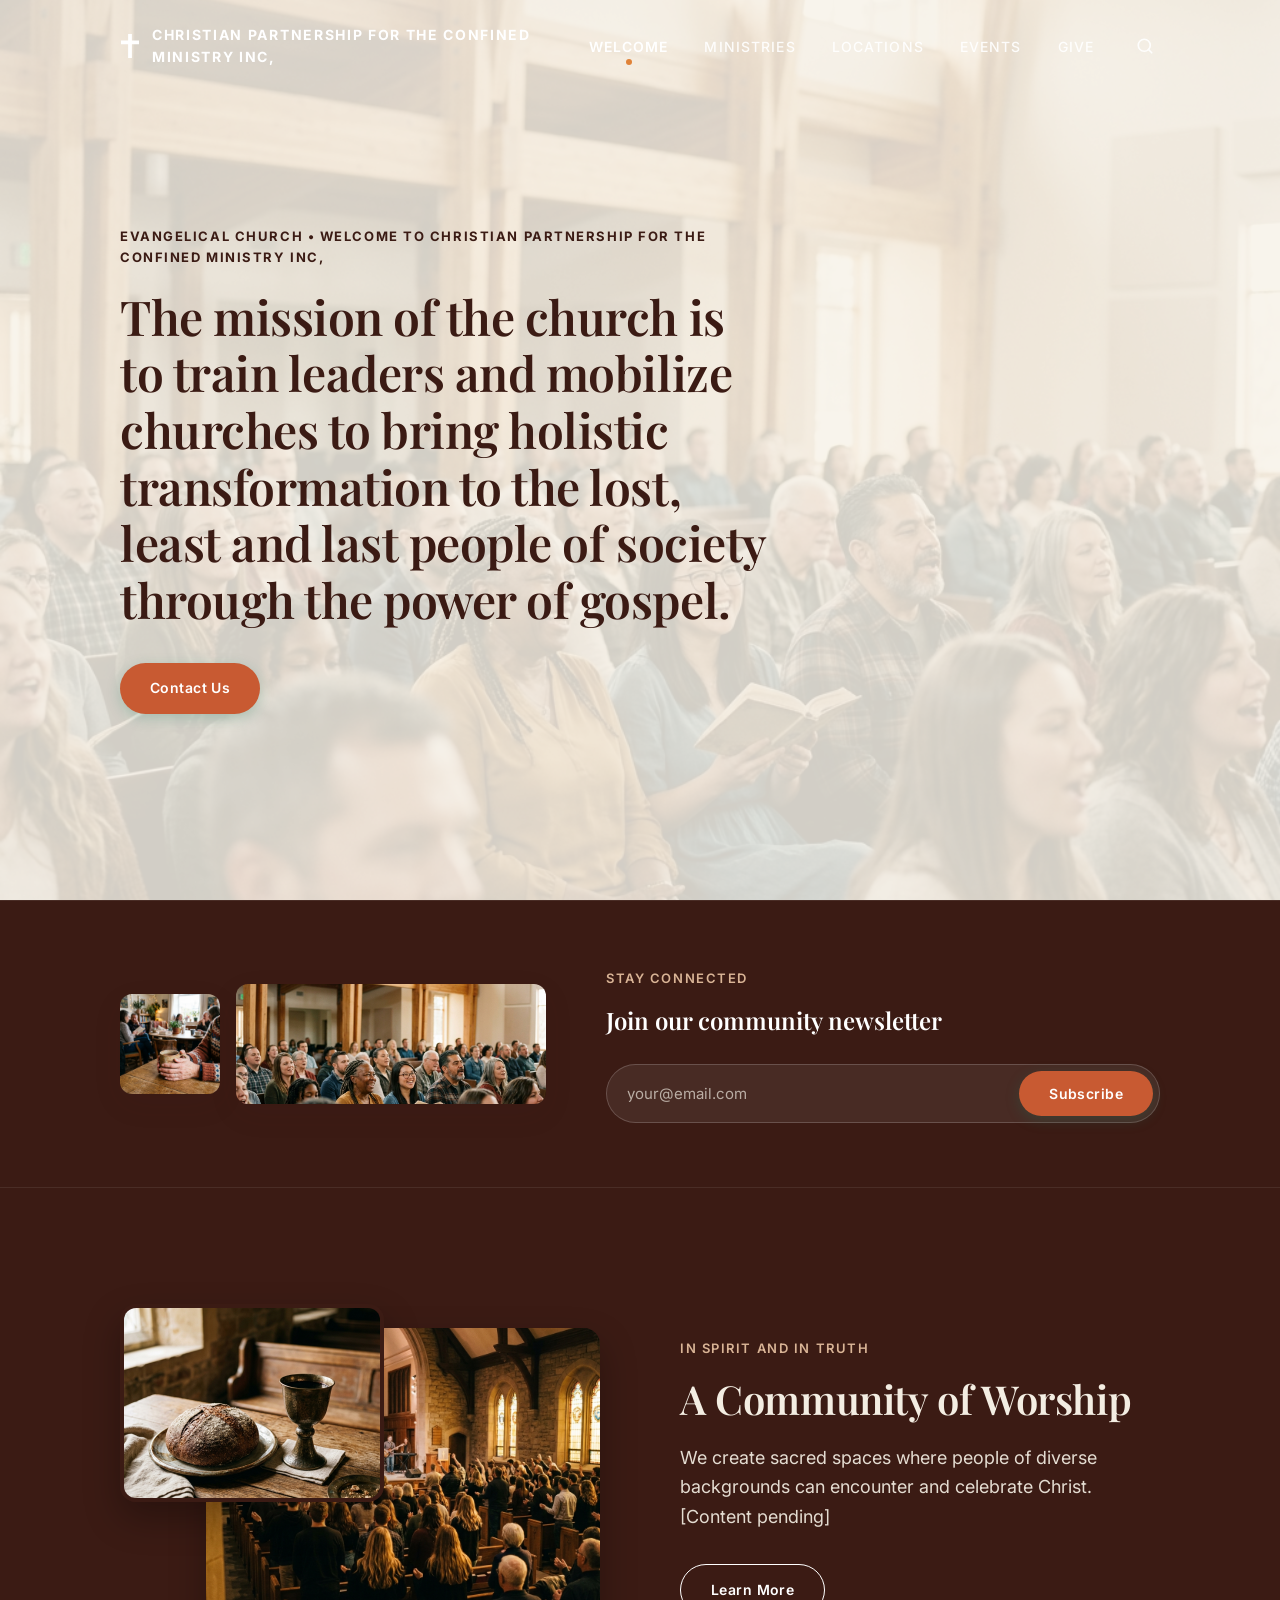
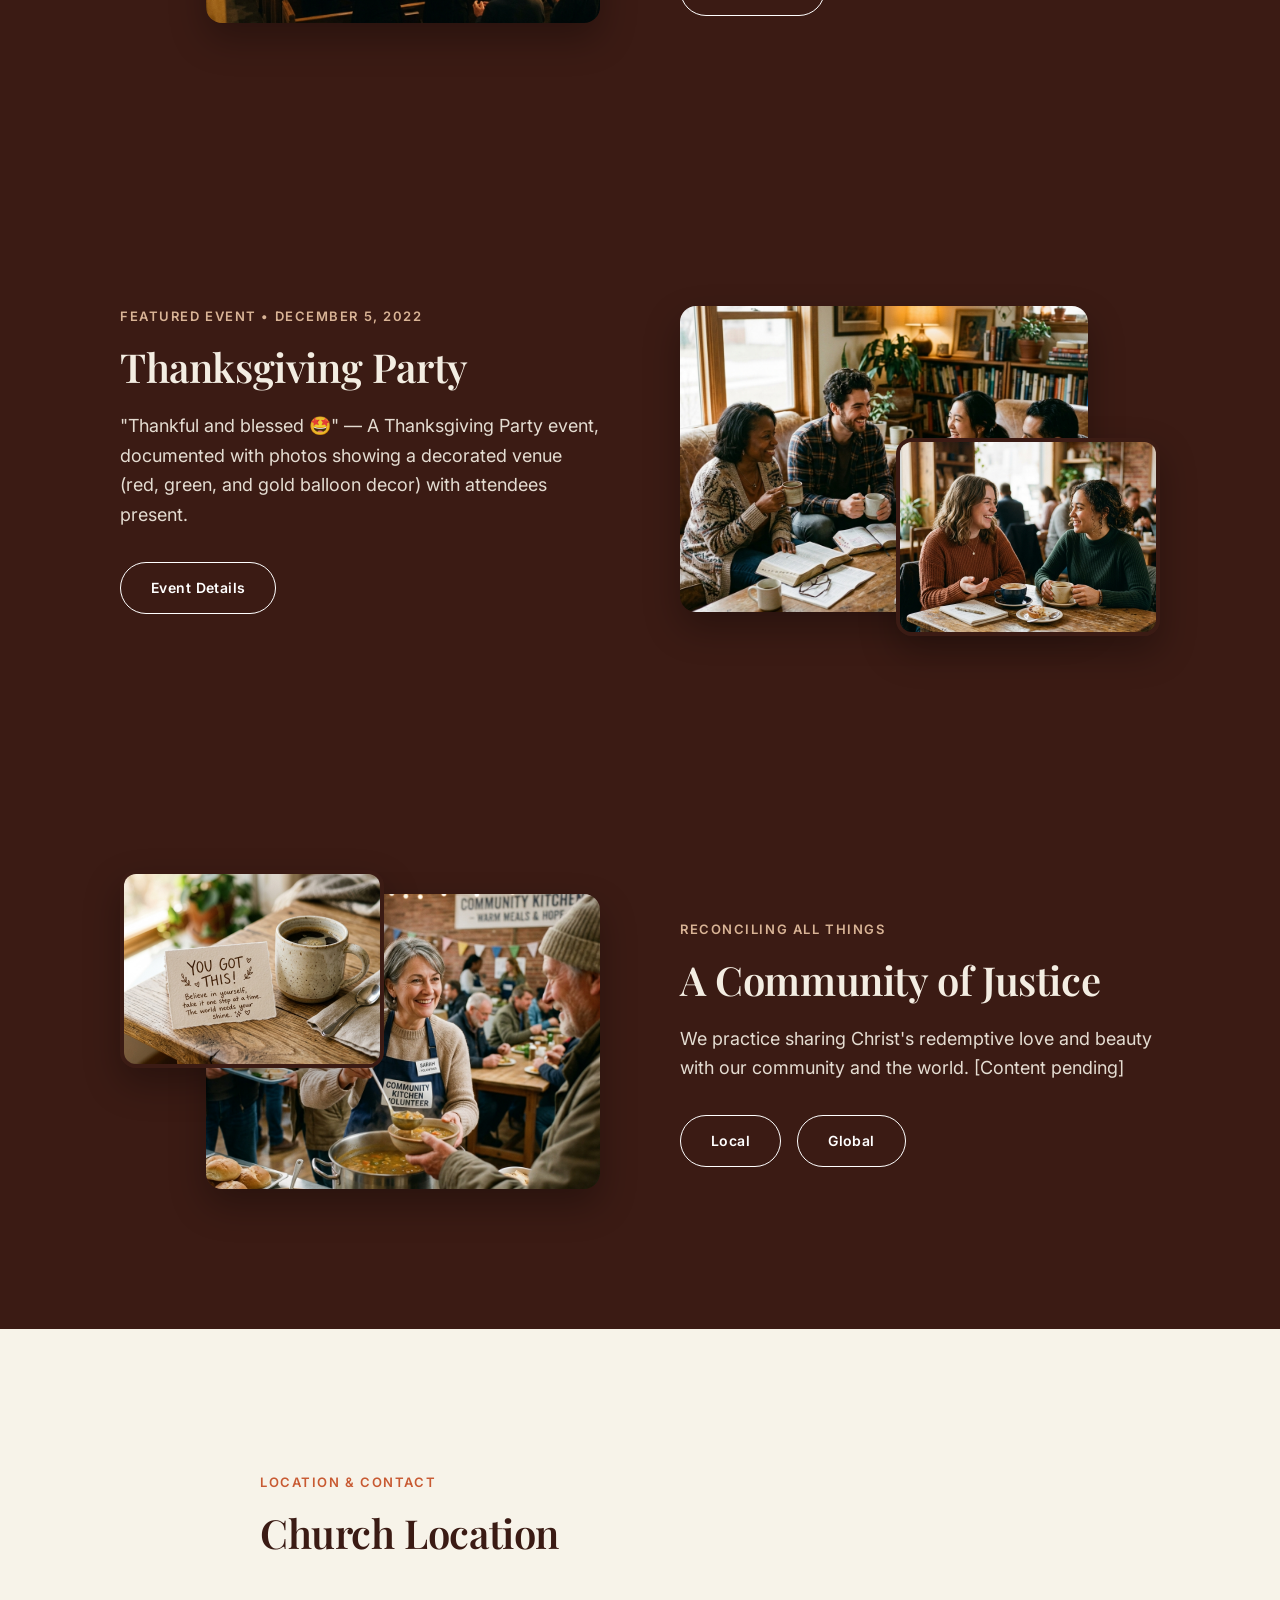
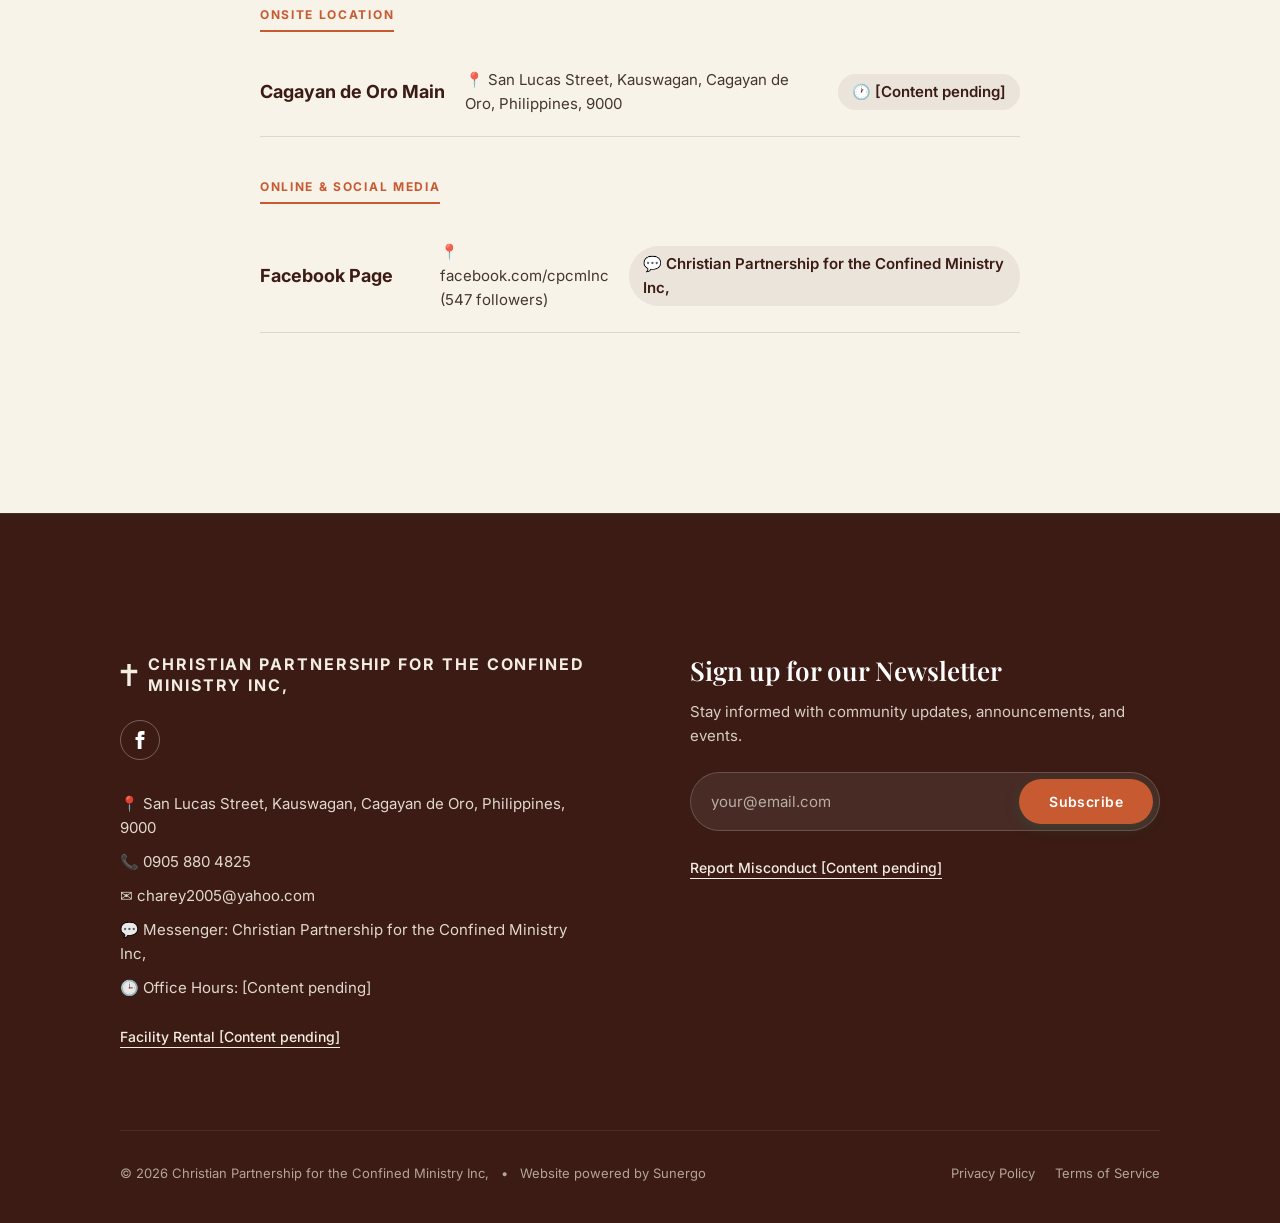
==== index.html @ 4a8d0fa6 "Initial commit of Christian Partnership for the Confined Ministry Inc website" ====
<!DOCTYPE html>
<html lang="en">
<head>
  <meta charset="UTF-8">
  <meta name="viewport" content="width=device-width, initial-scale=1.0">
  <meta name="description" content="Christian Partnership for the Confined Ministry Inc, — Evangelical Church located in San Lucas Street, Kauswagan, Cagayan de Oro, Philippines. The mission of the church is to train leaders and mobilize churches to bring holistic transformation to the lost, least and last people of society through the power of gospel.">
  <title>Christian Partnership for the Confined Ministry Inc, — Evangelical Church</title>
  
  <!-- Typography Tokens via Google Fonts -->
  <link rel="preconnect" href="https://fonts.googleapis.com">
  <link rel="preconnect" href="https://fonts.gstatic.com" crossorigin>
  <link href="https://fonts.googleapis.com/css2?family=Inter:wght@400;500;600;700&family=Playfair+Display:ital,wght@0,400;0,600;0,700;1,400&display=swap" rel="stylesheet">
  
  <style>
    /* ==========================================================================
       DESIGN SYSTEM & TOKENS
       ========================================================================== */
    :root {
      /* Color Tokens — Warm Terracotta + Cream */
      --color-forest: #3B1B14;       /* primary dark background (Deep Terracotta) */
      --color-forest-dark: #2A120D;  /* deep accent */
      --color-cream: #F7F3E9;        /* light section background (Warm Cream) */
      --color-cream-light: #FAF6EE;  /* surface accent */
      --color-sage: #D9B496;         /* eyebrow labels on dark bg (Warm Sand) */
      --color-teal-btn: #C85A32;     /* primary CTA fill (Warm Rust) */
      --color-teal-hover: #AC4924;   /* primary CTA hover */
      --color-rust: #E08238;         /* active nav underline accent (Warm Amber) */
      --color-white: #FFFFFF;
      --color-text-dark: #261611;    /* body text on cream */
      --color-text-light: #F3EDE2;   /* body text on dark (~90% opacity) */
      --color-border-dark: rgba(38, 22, 17, 0.12);
      --color-border-light: rgba(243, 237, 226, 0.18);

      /* Typography Tokens */
      --font-serif: 'Playfair Display', Georgia, serif;
      --font-sans: 'Inter', system-ui, -apple-system, BlinkMacSystemFont, 'Segoe UI', Roboto, sans-serif;

      /* Spacing Tokens */
      --container-width: 1200px;
      --gutter-mobile: 24px;
      --gutter-desktop: 80px;
      --section-pad-desktop: 140px;
      --section-pad-mobile: 72px;

      /* Transitions & Shadows */
      --transition-smooth: all 0.3s cubic-bezier(0.16, 1, 0.3, 1);
      --shadow-subtle: 0 10px 30px rgba(59, 27, 20, 0.08);
      --shadow-hover: 0 20px 40px rgba(59, 27, 20, 0.15);
    }

    /* Reset & Base Styles */
    *, *::before, *::after {
      box-sizing: border-box;
      margin: 0;
      padding: 0;
    }

    html {
      scroll-behavior: smooth;
      font-size: 16px;
    }

    body {
      font-family: var(--font-sans);
      background-color: var(--color-forest);
      color: var(--color-text-light);
      line-height: 1.6;
      -webkit-font-smoothing: antialiased;
      -moz-osx-font-smoothing: grayscale;
      overflow-x: hidden;
    }

    img {
      max-width: 100%;
      height: auto;
      display: block;
      object-fit: cover;
    }

    a {
      color: inherit;
      text-decoration: none;
      transition: var(--transition-smooth);
    }

    button, input {
      font-family: inherit;
      font-size: inherit;
      border: none;
      outline: none;
    }

    /* Container Utility */
    .container {
      width: 100%;
      max-width: var(--container-width);
      margin: 0 auto;
      padding-left: var(--gutter-mobile);
      padding-right: var(--gutter-mobile);
    }

    @media (min-width: 768px) {
      .container {
        padding-left: var(--gutter-desktop);
        padding-right: var(--gutter-desktop);
      }
    }

    /* Typography Components */
    .eyebrow {
      font-family: var(--font-sans);
      font-size: 13px;
      font-weight: 600;
      text-transform: uppercase;
      letter-spacing: 0.12em;
      color: var(--color-sage);
      display: inline-block;
      margin-bottom: 16px;
    }

    .eyebrow-dark {
      color: var(--color-teal-btn);
    }

    h1, .h1 {
      font-family: var(--font-serif);
      font-size: clamp(38px, 5vw, 56px);
      line-height: 1.15;
      font-weight: 600;
      letter-spacing: -0.01em;
      margin-bottom: 24px;
    }

    h2, .h2 {
      font-family: var(--font-serif);
      font-size: clamp(30px, 4vw, 40px);
      line-height: 1.2;
      font-weight: 600;
      letter-spacing: -0.01em;
      margin-bottom: 20px;
    }

    h3, .h3 {
      font-family: var(--font-serif);
      font-size: clamp(22px, 3vw, 28px);
      line-height: 1.3;
      font-weight: 600;
      margin-bottom: 12px;
    }

    p.body-text {
      font-family: var(--font-sans);
      font-size: clamp(16px, 2vw, 18px);
      line-height: 1.65;
      margin-bottom: 32px;
      opacity: 0.92;
    }

    /* Component: Pill Buttons */
    .btn {
      display: inline-flex;
      align-items: center;
      justify-content: center;
      padding: 14px 30px;
      border-radius: 999px;
      font-family: var(--font-sans);
      font-size: 14px;
      font-weight: 600;
      letter-spacing: 0.03em;
      cursor: pointer;
      transition: var(--transition-smooth);
      white-space: nowrap;
      text-align: center;
    }

    .btn-teal-pill {
      background-color: var(--color-teal-btn);
      color: var(--color-white);
      box-shadow: 0 4px 14px rgba(26, 122, 94, 0.25);
    }

    .btn-teal-pill:hover,
    .btn-teal-pill:focus-visible {
      background-color: var(--color-teal-hover);
      transform: translateY(-2px);
      box-shadow: 0 8px 20px rgba(26, 122, 94, 0.35);
    }

    .btn-outline-pill {
      border: 1.5px solid currentColor;
      background-color: transparent;
      color: var(--color-white);
    }

    .btn-outline-pill:hover,
    .btn-outline-pill:focus-visible {
      background-color: var(--color-white);
      color: var(--color-forest);
      transform: translateY(-2px);
    }

    .btn-group {
      display: flex;
      flex-wrap: wrap;
      gap: 16px;
      align-items: center;
    }

    /* Links with underlines */
    .underlined-link {
      display: inline-block;
      font-size: 14px;
      font-weight: 500;
      text-decoration: underline;
      text-underline-offset: 5px;
      transition: var(--transition-smooth);
    }

    .underlined-link:hover {
      color: var(--color-sage);
      text-underline-offset: 8px;
    }


    /* ==========================================================================
       1. HEADER & NAVIGATION
       ========================================================================== */
    .site-header {
      position: fixed;
      top: 0;
      left: 0;
      width: 100%;
      z-index: 1000;
      padding: 24px 0;
      transition: background-color 0.4s cubic-bezier(0.16, 1, 0.3, 1), 
                  padding 0.4s ease, 
                  box-shadow 0.4s ease, 
                  backdrop-filter 0.4s ease;
    }

    .site-header.scrolled {
      background-color: rgba(59, 27, 20, 0.94);
      backdrop-filter: blur(12px);
      -webkit-backdrop-filter: blur(12px);
      padding: 16px 0;
      box-shadow: 0 4px 20px rgba(0, 0, 0, 0.15);
      border-bottom: 1px solid rgba(255, 255, 255, 0.08);
    }

    .header-container {
      display: flex;
      align-items: center;
      justify-content: space-between;
    }

    /* Logo Styling */
    .brand-logo {
      display: flex;
      align-items: center;
      gap: 12px;
      font-family: var(--font-sans);
      font-weight: 700;
      font-size: 14px;
      letter-spacing: 0.12em;
      color: var(--color-white);
      text-transform: uppercase;
      z-index: 1002;
    }

    .cross-icon {
      width: 20px;
      height: 24px;
      flex-shrink: 0;
      fill: currentColor;
      transition: var(--transition-smooth);
    }

    /* Header Nav Links */
    .main-nav {
      display: none;
    }

    @media (min-width: 992px) {
      .main-nav {
        display: flex;
        align-items: center;
      }
    }

    .nav-list {
      display: flex;
      align-items: center;
      list-style: none;
      gap: 36px;
    }

    .nav-link {
      font-family: var(--font-sans);
      font-size: 14px;
      font-weight: 500;
      text-transform: uppercase;
      letter-spacing: 0.08em;
      color: var(--color-white);
      opacity: 0.9;
      position: relative;
      padding: 6px 0;
    }

    .nav-link:hover,
    .nav-link:focus-visible {
      opacity: 1;
    }

    .nav-link.active {
      opacity: 1;
      font-weight: 600;
    }

    .nav-link.active::after {
      content: '';
      position: absolute;
      bottom: -4px;
      left: 50%;
      transform: translateX(-50%);
      width: 6px;
      height: 6px;
      background-color: var(--color-rust);
      border-radius: 50%;
    }

    .search-trigger-btn {
      background: none;
      color: var(--color-white);
      cursor: pointer;
      display: flex;
      align-items: center;
      justify-content: center;
      padding: 6px;
      border-radius: 50%;
      transition: var(--transition-smooth);
      opacity: 0.9;
    }

    .search-trigger-btn:hover {
      opacity: 1;
      transform: scale(1.1);
    }

    /* Mobile Hamburger */
    .mobile-menu-toggle {
      display: flex;
      flex-direction: column;
      justify-content: space-between;
      width: 28px;
      height: 20px;
      background: transparent;
      cursor: pointer;
      z-index: 1002;
    }

    @media (min-width: 992px) {
      .mobile-menu-toggle {
        display: none;
      }
    }

    .mobile-menu-toggle span {
      width: 100%;
      height: 2px;
      background-color: var(--color-white);
      border-radius: 2px;
      transition: var(--transition-smooth);
    }

    .mobile-menu-toggle.open span:nth-child(1) {
      transform: translateY(9px) rotate(45deg);
    }

    .mobile-menu-toggle.open span:nth-child(2) {
      opacity: 0;
    }

    .mobile-menu-toggle.open span:nth-child(3) {
      transform: translateY(-9px) rotate(-45deg);
    }

    /* Mobile Drawer */
    .mobile-drawer {
      position: fixed;
      top: 0;
      right: -100%;
      width: 100%;
      max-width: 380px;
      height: 100vh;
      background-color: var(--color-forest);
      z-index: 1001;
      padding: 120px 40px 60px;
      display: flex;
      flex-direction: column;
      justify-content: space-between;
      transition: right 0.4s cubic-bezier(0.16, 1, 0.3, 1);
      box-shadow: -10px 0 30px rgba(0, 0, 0, 0.3);
    }

    .mobile-drawer.open {
      right: 0;
    }

    .mobile-nav-list {
      list-style: none;
      display: flex;
      flex-direction: column;
      gap: 28px;
    }

    .mobile-nav-link {
      font-family: var(--font-serif);
      font-size: 28px;
      color: var(--color-white);
      display: block;
    }

    .mobile-nav-link.active {
      color: var(--color-sage);
      position: relative;
    }

    .drawer-backdrop {
      position: fixed;
      top: 0;
      left: 0;
      width: 100vw;
      height: 100vh;
      background-color: rgba(0, 0, 0, 0.5);
      backdrop-filter: blur(4px);
      z-index: 1000;
      opacity: 0;
      pointer-events: none;
      transition: opacity 0.3s ease;
    }

    .drawer-backdrop.open {
      opacity: 1;
      pointer-events: auto;
    }


    /* ==========================================================================
       2. HERO SECTION
       ========================================================================== */
    .hero-section {
      position: relative;
      min-height: 100vh;
      display: flex;
      align-items: center;
      padding-top: 140px;
      padding-bottom: 100px;
      overflow: hidden;
      background-color: var(--color-cream);
    }

    .hero-bg-wrapper {
      position: absolute;
      top: 0;
      left: 0;
      width: 100%;
      height: 100%;
      z-index: 1;
    }

    .hero-bg-img {
      width: 100%;
      height: 100%;
      object-fit: cover;
      filter: saturate(0.8) contrast(1.05);
    }

    /* Cream Overlay - opacity ~85% desaturated warm beige look */
    .hero-overlay {
      position: absolute;
      top: 0;
      left: 0;
      width: 100%;
      height: 100%;
      background-color: var(--color-cream);
      opacity: 0.85;
      mix-blend-mode: normal;
      z-index: 2;
    }

    .hero-content {
      position: relative;
      z-index: 3;
      max-width: 650px;
      color: var(--color-text-dark);
    }

    .hero-eyebrow {
      color: var(--color-forest);
      font-weight: 700;
      margin-bottom: 20px;
    }

    .hero-title {
      color: var(--color-forest);
      font-size: clamp(32px, 4.2vw, 48px);
      line-height: 1.18;
      margin-bottom: 36px;
      font-weight: 600;
    }


    /* ==========================================================================
       3. NEWSLETTER STRIP (Thin Forest Section)
       ========================================================================== */
    .newsletter-strip-section {
      background-color: var(--color-forest);
      color: var(--color-text-light);
      padding: 64px 0;
      border-top: 1px solid rgba(255, 255, 255, 0.08);
      border-bottom: 1px solid rgba(255, 255, 255, 0.08);
    }

    .strip-grid {
      display: grid;
      grid-template-columns: 1fr;
      gap: 40px;
      align-items: center;
    }

    @media (min-width: 768px) {
      .strip-grid {
        grid-template-columns: 1fr 1.3fr;
        gap: 60px;
      }
    }

    /* Collage Placeholder in Newsletter Strip */
    .strip-collage {
      display: flex;
      align-items: center;
      gap: 16px;
    }

    .strip-img-small {
      width: 100px;
      height: 100px;
      border-radius: 12px;
      box-shadow: var(--shadow-subtle);
      flex-shrink: 0;
    }

    .strip-img-large {
      width: 180px;
      height: 120px;
      border-radius: 12px;
      box-shadow: var(--shadow-subtle);
      flex-grow: 1;
    }

    .strip-form-wrapper {
      display: flex;
      flex-direction: column;
      gap: 16px;
    }

    .newsletter-form-inline {
      display: flex;
      flex-direction: column;
      gap: 12px;
      width: 100%;
    }

    @media (min-width: 480px) {
      .newsletter-form-inline {
        flex-direction: row;
        align-items: center;
        background: rgba(255, 255, 255, 0.07);
        border: 1px solid rgba(255, 255, 255, 0.18);
        border-radius: 999px;
        padding: 6px 6px 6px 20px;
      }
    }

    .newsletter-input {
      flex: 1;
      background: rgba(255, 255, 255, 0.07);
      border: 1px solid rgba(255, 255, 255, 0.18);
      border-radius: 999px;
      padding: 14px 20px;
      color: var(--color-cream);
      font-size: 15px;
    }

    @media (min-width: 480px) {
      .newsletter-input {
        background: transparent;
        border: none;
        padding: 8px 0;
      }
    }

    .newsletter-input::placeholder {
      color: var(--color-cream);
      opacity: 0.65;
    }

    .newsletter-input:focus {
      outline: none;
    }


    /* ==========================================================================
       4, 5, 6. FEATURE SECTIONS (A Community of Worship, Transformation, Justice)
       ========================================================================== */
    .feature-section {
      background-color: var(--color-forest);
      color: var(--color-text-light);
      padding: var(--section-pad-mobile) 0;
      position: relative;
    }

    @media (min-width: 768px) {
      .feature-section {
        padding: var(--section-pad-desktop) 0;
      }
    }

    .feature-grid {
      display: grid;
      grid-template-columns: 1fr;
      gap: 48px;
      align-items: center;
    }

    @media (min-width: 768px) {
      .feature-grid {
        grid-template-columns: 1fr 1fr;
        gap: 80px;
      }
      
      .feature-mirrored .feature-grid {
        grid-template-columns: 1fr 1fr;
      }

      .feature-mirrored .feature-text-block {
        order: 1;
      }

      .feature-mirrored .feature-collage-block {
        order: 2;
      }
    }

    /* Stacked Image Collages with 16-24px offset gap */
    .collage-container {
      position: relative;
      width: 100%;
      max-width: 480px;
      margin: 0 auto;
    }

    .collage-img {
      border-radius: 16px;
      box-shadow: 0 16px 36px rgba(0, 0, 0, 0.3);
      transition: transform 0.4s ease;
    }

    .collage-container:hover .collage-img {
      transform: scale(1.02);
    }

    /* Layout 1 & 3: Small top left, Large bottom right */
    .collage-style-1 .img-primary {
      width: 82%;
      aspect-ratio: 4/3;
      margin-left: 18%;
    }

    .collage-style-1 .img-secondary {
      width: 55%;
      aspect-ratio: 4/3;
      position: absolute;
      top: -24px;
      left: 0;
      border: 4px solid var(--color-forest);
      z-index: 2;
    }

    /* Layout 2 (Mirrored): Large top, Small bottom */
    .collage-style-2 .img-primary {
      width: 85%;
      aspect-ratio: 4/3;
    }

    .collage-style-2 .img-secondary {
      width: 55%;
      aspect-ratio: 4/3;
      position: absolute;
      bottom: -24px;
      right: 0;
      border: 4px solid var(--color-forest);
      z-index: 2;
    }


    /* ==========================================================================
       7. SERVICE TIMES SECTION (Cream Background)
       ========================================================================== */
    .service-times-section {
      background-color: var(--color-cream);
      color: var(--color-text-dark);
      padding: var(--section-pad-mobile) 0;
    }

    @media (min-width: 768px) {
      .service-times-section {
        padding: var(--section-pad-desktop) 0;
      }
    }

    .service-container {
      max-width: 920px;
      margin: 0 auto;
    }

    .service-header {
      margin-bottom: 48px;
    }

    .service-header h2 {
      color: var(--color-forest);
    }

    .section-subeyebrow {
      font-size: 12px;
      font-weight: 700;
      letter-spacing: 0.14em;
      color: var(--color-teal-btn);
      margin-top: 36px;
      margin-bottom: 16px;
      display: block;
      border-bottom: 2px solid var(--color-teal-btn);
      padding-bottom: 6px;
      width: fit-content;
    }

    /* List Rows with Hairline Dividers */
    .service-list {
      list-style: none;
      display: flex;
      flex-direction: column;
      margin-bottom: 40px;
    }

    .service-row {
      display: flex;
      flex-direction: column;
      gap: 6px;
      padding: 20px 0;
      border-bottom: 1px solid var(--color-border-dark);
      transition: background-color 0.2s ease, padding-left 0.2s ease;
    }

    .service-row:hover {
      background-color: rgba(59, 27, 20, 0.04);
      padding-left: 8px;
    }

    @media (min-width: 640px) {
      .service-row {
        flex-direction: row;
        align-items: center;
        justify-content: space-between;
        gap: 20px;
      }
    }

    .service-name {
      font-weight: 700;
      font-size: 18px;
      color: var(--color-forest);
      min-width: 160px;
    }

    .service-address {
      font-size: 15px;
      color: var(--color-text-dark);
      opacity: 0.85;
      display: flex;
      align-items: center;
      gap: 6px;
      flex: 1;
    }

    .service-time {
      font-size: 15px;
      font-weight: 600;
      color: var(--color-forest);
      display: flex;
      align-items: center;
      gap: 6px;
      background-color: rgba(59, 27, 20, 0.07);
      padding: 6px 14px;
      border-radius: 999px;
      width: fit-content;
    }


    /* ==========================================================================
       8. FOOTER (Forest Background)
       ========================================================================== */
    .site-footer {
      background-color: var(--color-forest);
      color: var(--color-text-light);
      padding-top: var(--section-pad-mobile);
      padding-bottom: 40px;
      border-top: 1px solid rgba(255, 255, 255, 0.08);
    }

    @media (min-width: 768px) {
      .site-footer {
        padding-top: var(--section-pad-desktop);
      }
    }

    .footer-grid {
      display: grid;
      grid-template-columns: 1fr;
      gap: 60px;
      margin-bottom: 80px;
    }

    @media (min-width: 768px) {
      .footer-grid {
        grid-template-columns: 1fr 1fr;
        gap: 100px;
      }
    }

    /* Left Column Details */
    .footer-brand {
      display: flex;
      align-items: center;
      gap: 10px;
      font-weight: 700;
      font-size: 16px;
      letter-spacing: 0.12em;
      margin-bottom: 24px;
      line-height: 1.3;
    }

    .social-icons {
      display: flex;
      align-items: center;
      gap: 14px;
      margin-bottom: 32px;
    }

    .social-icon-btn {
      width: 40px;
      height: 40px;
      border-radius: 50%;
      border: 1px solid rgba(255, 255, 255, 0.3);
      display: flex;
      align-items: center;
      justify-content: center;
      color: var(--color-white);
      transition: var(--transition-smooth);
    }

    .social-icon-btn:hover,
    .social-icon-btn:focus-visible {
      background-color: var(--color-white);
      color: var(--color-forest);
      border-color: var(--color-white);
      transform: translateY(-3px);
    }

    .contact-list {
      list-style: none;
      display: flex;
      flex-direction: column;
      gap: 10px;
      font-size: 15px;
      opacity: 0.9;
      margin-bottom: 24px;
    }

    /* Right Column Details */
    .footer-right h3 {
      font-size: 26px;
      color: var(--color-white);
    }

    .footer-right p {
      font-size: 15px;
      margin-bottom: 24px;
      opacity: 0.85;
    }

    .footer-bottom-bar {
      border-top: 1px solid rgba(255, 255, 255, 0.12);
      padding-top: 32px;
      display: flex;
      flex-direction: column;
      gap: 12px;
      align-items: center;
      justify-content: space-between;
      font-size: 13px;
      opacity: 0.65;
    }

    @media (min-width: 640px) {
      .footer-bottom-bar {
        flex-direction: row;
      }
    }

    .footer-divider-dot {
      margin: 0 8px;
    }


    /* ==========================================================================
       MODAL & INTERACTIVE OVERLAYS
       ========================================================================== */
    .search-modal {
      position: fixed;
      top: 0;
      left: 0;
      width: 100vw;
      height: 100vh;
      background-color: rgba(59, 27, 20, 0.96);
      backdrop-filter: blur(16px);
      z-index: 2000;
      display: flex;
      align-items: center;
      justify-content: center;
      padding: 24px;
      opacity: 0;
      pointer-events: none;
      transition: opacity 0.3s ease;
    }

    .search-modal.active {
      opacity: 1;
      pointer-events: auto;
    }

    .search-modal-content {
      width: 100%;
      max-width: 600px;
      position: relative;
    }

    .search-modal-close {
      position: absolute;
      top: -60px;
      right: 0;
      background: none;
      color: var(--color-white);
      font-size: 32px;
      cursor: pointer;
    }

    .search-big-input {
      width: 100%;
      background: transparent;
      border: none;
      border-bottom: 2px solid var(--color-sage);
      font-family: var(--font-serif);
      font-size: 32px;
      color: var(--color-white);
      padding: 16px 0;
    }

    .search-big-input::placeholder {
      color: rgba(255, 255, 255, 0.4);
    }
  </style>
</head>
<body>

  <!-- ==========================================================================
       1. HEADER (Fixed / Sticky Transparent over Hero)
       ========================================================================== -->
  <header class="site-header" id="main-header">
    <div class="container header-container">
      
      <!-- Brand / Logo -->
      <a href="#welcome" class="brand-logo" aria-label="Christian Partnership for the Confined Ministry Inc Homepage">
        <svg class="cross-icon" viewBox="0 0 24 32" aria-hidden="true">
          <path d="M9.5 0H14.5V8.5H24V13.5H14.5V32H9.5V13.5H0V8.5H9.5V0Z" />
        </svg>
        <span>CHRISTIAN PARTNERSHIP FOR THE CONFINED MINISTRY INC,</span>
      </a>

      <!-- Desktop Navigation -->
      <nav class="main-nav" aria-label="Main Navigation">
        <ul class="nav-list">
          <li><a href="#welcome" class="nav-link active">Welcome</a></li>
          <li><a href="#worship" class="nav-link">Ministries</a></li>
          <li><a href="#locations" class="nav-link">Locations</a></li>
          <li><a href="#transformation" class="nav-link">Events</a></li>
          <li><a href="#justice" class="nav-link">Give</a></li>
          <li>
            <button class="search-trigger-btn" id="search-open-btn" aria-label="Open Search">
              <svg width="18" height="18" viewBox="0 0 24 24" fill="none" stroke="currentColor" stroke-width="2.2" stroke-linecap="round" stroke-linejoin="round">
                <circle cx="11" cy="11" r="8"></circle>
                <line x1="21" y1="21" x2="16.65" y2="16.65"></line>
              </svg>
            </button>
          </li>
        </ul>
      </nav>

      <!-- Mobile Hamburger Button -->
      <button class="mobile-menu-toggle" id="mobile-menu-btn" aria-label="Toggle Navigation Menu" aria-expanded="false">
        <span></span>
        <span></span>
        <span></span>
      </button>
    </div>
  </header>

  <!-- Mobile Drawer -->
  <div class="drawer-backdrop" id="drawer-backdrop"></div>
  <aside class="mobile-drawer" id="mobile-drawer" aria-label="Mobile Navigation">
    <ul class="mobile-nav-list">
      <li><a href="#welcome" class="mobile-nav-link active">Welcome</a></li>
      <li><a href="#worship" class="mobile-nav-link">Ministries</a></li>
      <li><a href="#locations" class="mobile-nav-link">Locations</a></li>
      <li><a href="#transformation" class="mobile-nav-link">Events</a></li>
      <li><a href="#justice" class="mobile-nav-link">Give</a></li>
    </ul>
    <div style="margin-top: auto;">
      <a href="#locations" class="btn btn-teal-pill" style="width: 100%;">Contact Us</a>
    </div>
  </aside>


  <!-- ==========================================================================
       2. HERO SECTION
       ========================================================================== -->
  <section class="hero-section" id="welcome">
    <div class="hero-bg-wrapper">
      <img src="images/hero-congregation.jpg" alt="Christian Partnership for the Confined Ministry Inc congregation gathered in worship" class="hero-bg-img">
      <div class="hero-overlay"></div>
    </div>
    
    <div class="container">
      <div class="hero-content">
        <span class="eyebrow hero-eyebrow">EVANGELICAL CHURCH • WELCOME TO CHRISTIAN PARTNERSHIP FOR THE CONFINED MINISTRY INC,</span>
        <h1 class="hero-title">The mission of the church is to train leaders and mobilize churches to bring holistic transformation to the lost, least and last people of society through the power of gospel.</h1>
        <a href="#locations" class="btn btn-teal-pill">Contact Us</a>
      </div>
    </div>
  </section>


  <!-- ==========================================================================
       3. NEWSLETTER STRIP (Full-Width, Forest Background, Thin Section)
       ========================================================================== -->
  <section class="newsletter-strip-section">
    <div class="container">
      <div class="strip-grid">
        
        <!-- Left: Two-Image Collage Placeholder -->
        <div class="strip-collage">
          <img src="images/newsletter-small.jpg" alt="Community gathering detail" class="strip-img-small">
          <img src="images/newsletter-large.jpg" alt="Church community members" class="strip-img-large">
        </div>

        <!-- Right: Newsletter Subscribe Form -->
        <div class="strip-form-wrapper">
          <div>
            <span class="eyebrow">STAY CONNECTED</span>
            <h3 style="font-family: var(--font-serif); font-size: 24px; color: var(--color-white);">Join our community newsletter</h3>
          </div>
          <form class="newsletter-form-inline" onsubmit="handleSubscribe(event)">
            <input type="email" placeholder="your@email.com" class="newsletter-input" required aria-label="Email Address">
            <button type="submit" class="btn btn-teal-pill">Subscribe</button>
          </form>
        </div>

      </div>
    </div>
  </section>


  <!-- ==========================================================================
       4. FEATURE SECTION 1 — "A Community of Worship" (Forest BG)
       ========================================================================== -->
  <section class="feature-section" id="worship">
    <div class="container">
      <div class="feature-grid">
        
        <!-- Left: Stacked Image Collage -->
        <div class="feature-collage-block">
          <div class="collage-container collage-style-1">
            <img src="images/worship-communion.jpg" alt="Communion elements on wooden table" class="collage-img img-secondary">
            <img src="images/worship-congregation.jpg" alt="Congregation worship scene" class="collage-img img-primary">
          </div>
        </div>

        <!-- Right: Text Block -->
        <div class="feature-text-block">
          <span class="eyebrow">IN SPIRIT AND IN TRUTH</span>
          <h2>A Community of Worship</h2>
          <p class="body-text">We create sacred spaces where people of diverse backgrounds can encounter and celebrate Christ. [Content pending]</p>
          <a href="#locations" class="btn btn-outline-pill">Learn More</a>
        </div>

      </div>
    </div>
  </section>


  <!-- ==========================================================================
       5. FEATURE SECTION 2 — "Events & News" (MIRRORED Layout)
       ========================================================================== -->
  <section class="feature-section feature-mirrored" id="transformation">
    <div class="container">
      <div class="feature-grid">
        
        <!-- Left: Text Block -->
        <div class="feature-text-block">
          <span class="eyebrow">FEATURED EVENT • DECEMBER 5, 2022</span>
          <h2>Thanksgiving Party</h2>
          <p class="body-text">"Thankful and blessed 🤩" — A Thanksgiving Party event, documented with photos showing a decorated venue (red, green, and gold balloon decor) with attendees present.</p>
          <a href="#locations" class="btn btn-outline-pill">Event Details</a>
        </div>

        <!-- Right: Two-Image Stack (Larger top, smaller bottom) -->
        <div class="feature-collage-block">
          <div class="collage-container collage-style-2">
            <img src="images/transformation-group.jpg" alt="Small group event gathering" class="collage-img img-primary">
            <img src="images/transformation-table.jpg" alt="Fellowship gathering at table" class="collage-img img-secondary">
          </div>
        </div>

      </div>
    </div>
  </section>


  <!-- ==========================================================================
       6. FEATURE SECTION 3 — "A Community of Justice" (Forest BG, Images Left, Text Right)
       ========================================================================== -->
  <section class="feature-section" id="justice">
    <div class="container">
      <div class="feature-grid">
        
        <!-- Left: Stacked Images -->
        <div class="feature-collage-block">
          <div class="collage-container collage-style-1">
            <img src="images/justice-note.jpg" alt="Handwritten encouragement note next to coffee mug" class="collage-img img-secondary">
            <img src="images/justice-serving.jpg" alt="Volunteer serving food at community kitchen" class="collage-img img-primary">
          </div>
        </div>

        <!-- Right: Text Block -->
        <div class="feature-text-block">
          <span class="eyebrow">RECONCILING ALL THINGS</span>
          <h2>A Community of Justice</h2>
          <p class="body-text">We practice sharing Christ's redemptive love and beauty with our community and the world. [Content pending]</p>
          <div class="btn-group">
            <a href="#locations" class="btn btn-outline-pill">Local</a>
            <a href="#locations" class="btn btn-outline-pill">Global</a>
          </div>
        </div>

      </div>
    </div>
  </section>


  <!-- ==========================================================================
       7. LOCATION & GATHERINGS SECTION (Cream Background)
       ========================================================================== -->
  <section class="service-times-section" id="locations">
    <div class="container service-container">
      
      <div class="service-header">
        <span class="eyebrow eyebrow-dark">LOCATION & CONTACT</span>
        <h2>Church Location</h2>
      </div>

      <!-- Subsection: Onsite -->
      <span class="section-subeyebrow">ONSITE LOCATION</span>
      <ul class="service-list">
        
        <li class="service-row">
          <span class="service-name">Cagayan de Oro Main</span>
          <span class="service-address">📍 San Lucas Street, Kauswagan, Cagayan de Oro, Philippines, 9000</span>
          <span class="service-time">🕐 [Content pending]</span>
        </li>

      </ul>

      <!-- Subsection: Online & Social Media -->
      <span class="section-subeyebrow">ONLINE & SOCIAL MEDIA</span>
      <ul class="service-list">
        <li class="service-row">
          <span class="service-name">Facebook Page</span>
          <span class="service-address">📍 facebook.com/cpcmInc (547 followers)</span>
          <span class="service-time">💬 Christian Partnership for the Confined Ministry Inc,</span>
        </li>
      </ul>

    </div>
  </section>


  <!-- ==========================================================================
       8. FOOTER (Forest Background)
       ========================================================================== -->
  <footer class="site-footer">
    <div class="container">
      <div class="footer-grid">
        
        <!-- Left Column -->
        <div class="footer-left">
          <div class="footer-brand">
            <svg class="cross-icon" viewBox="0 0 24 32" aria-hidden="true" style="width: 18px; height: 22px;">
              <path d="M9.5 0H14.5V8.5H24V13.5H14.5V32H9.5V13.5H0V8.5H9.5V0Z" />
            </svg>
            <span>CHRISTIAN PARTNERSHIP FOR THE CONFINED MINISTRY INC,</span>
          </div>

          <!-- Social Icons -->
          <div class="social-icons" aria-label="Social Media Links">
            <a href="https://facebook.com/cpcmInc" class="social-icon-btn" aria-label="Facebook Page (547 followers)" target="_blank" rel="noopener">
              <svg width="18" height="18" fill="currentColor" viewBox="0 0 24 24"><path d="M9 8H6v4h3v12h5V12h3.642L18 8h-4V6.333C14 5.374 14.5 5 15.5 5H18V0h-3.808C10.592 0 9 1.583 9 4.615V8z"/></svg>
            </a>
          </div>

          <!-- Contact details -->
          <ul class="contact-list">
            <li>📍 San Lucas Street, Kauswagan, Cagayan de Oro, Philippines, 9000</li>
            <li>📞 0905 880 4825</li>
            <li>✉️ charey2005@yahoo.com</li>
            <li>💬 Messenger: Christian Partnership for the Confined Ministry Inc,</li>
            <li>🕒 Office Hours: [Content pending]</li>
          </ul>

          <a href="#facility-rental" class="underlined-link">Facility Rental [Content pending]</a>
        </div>

        <!-- Right Column -->
        <div class="footer-right">
          <h3>Sign up for our Newsletter</h3>
          <p>Stay informed with community updates, announcements, and events.</p>
          
          <form class="newsletter-form-inline" onsubmit="handleSubscribe(event)" style="margin-bottom: 24px;">
            <input type="email" placeholder="your@email.com" class="newsletter-input" required aria-label="Email Address">
            <button type="submit" class="btn btn-teal-pill">Subscribe</button>
          </form>

          <a href="#report-misconduct" class="underlined-link">Report Misconduct [Content pending]</a>
        </div>

      </div>

      <!-- Bottom Bar -->
      <div class="footer-bottom-bar">
        <div>
          <span>© 2026 Christian Partnership for the Confined Ministry Inc,</span>
          <span class="footer-divider-dot">•</span>
          <span>Website powered by Sunergo</span>
        </div>
        <div>
          <a href="#privacy" style="margin-right: 16px;">Privacy Policy</a>
          <a href="#terms">Terms of Service</a>
        </div>
      </div>

    </div>
  </footer>


  <!-- ==========================================================================
       SEARCH MODAL
       ========================================================================== -->
  <div class="search-modal" id="search-modal" aria-hidden="true">
    <div class="search-modal-content">
      <button class="search-modal-close" id="search-close-btn" aria-label="Close Search">&times;</button>
      <input type="text" class="search-big-input" placeholder="Search CPCM Inc..." id="search-input">
    </div>
  </div>


  <!-- ==========================================================================
       MINIMAL JS (Scroll Header, Mobile Drawer, Search Modal, Active Links)
       ========================================================================== -->
  <script>
    document.addEventListener('DOMContentLoaded', () => {
      // 1. Sticky Header Scroll Effect
      const header = document.getElementById('main-header');
      window.addEventListener('scroll', () => {
        if (window.scrollY > 40) {
          header.classList.add('scrolled');
        } else {
          header.classList.remove('scrolled');
        }
      });

      // 2. Mobile Drawer Navigation Toggle
      const mobileBtn = document.getElementById('mobile-menu-btn');
      const mobileDrawer = document.getElementById('mobile-drawer');
      const drawerBackdrop = document.getElementById('drawer-backdrop');
      const mobileNavLinks = document.querySelectorAll('.mobile-nav-link');

      function toggleDrawer(open) {
        const isOpen = open !== undefined ? open : !mobileDrawer.classList.contains('open');
        mobileDrawer.classList.toggle('open', isOpen);
        drawerBackdrop.classList.toggle('open', isOpen);
        mobileBtn.classList.toggle('open', isOpen);
        mobileBtn.setAttribute('aria-expanded', isOpen);
        document.body.style.overflow = isOpen ? 'hidden' : '';
      }

      mobileBtn.addEventListener('click', () => toggleDrawer());
      drawerBackdrop.addEventListener('click', () => toggleDrawer(false));
      
      mobileNavLinks.forEach(link => {
        link.addEventListener('click', () => toggleDrawer(false));
      });

      // 3. Search Modal Functionality
      const searchOpenBtn = document.getElementById('search-open-btn');
      const searchCloseBtn = document.getElementById('search-close-btn');
      const searchModal = document.getElementById('search-modal');
      const searchInput = document.getElementById('search-input');

      function toggleSearch(open) {
        searchModal.classList.toggle('active', open);
        searchModal.setAttribute('aria-hidden', !open);
        if (open) {
          setTimeout(() => searchInput.focus(), 100);
        }
      }

      searchOpenBtn.addEventListener('click', () => toggleSearch(true));
      searchCloseBtn.addEventListener('click', () => toggleSearch(false));

      document.addEventListener('keydown', (e) => {
        if (e.key === 'Escape') {
          toggleSearch(false);
          toggleDrawer(false);
        }
      });

      // 4. Scroll Active Navigation Highlight
      const sections = document.querySelectorAll('section[id]');
      const navLinks = document.querySelectorAll('.nav-link');

      window.addEventListener('scroll', () => {
        let currentSection = '';
        sections.forEach(section => {
          const sectionTop = section.offsetTop - 120;
          if (window.scrollY >= sectionTop) {
            currentSection = section.getAttribute('id');
          }
        });

        navLinks.forEach(link => {
          link.classList.remove('active');
          if (link.getAttribute('href') === `#${currentSection}`) {
            link.classList.add('active');
          }
        });
      });
    });

    // 5. Subscription Feedback Toast
    function handleSubscribe(e) {
      e.preventDefault();
      const input = e.target.querySelector('input[type="email"]');
      if (input && input.value) {
        alert(`Thank you for subscribing to Christian Partnership for the Confined Ministry Inc, with ${input.value}!`);
        input.value = '';
      }
    }
  </script>
</body>
</html>
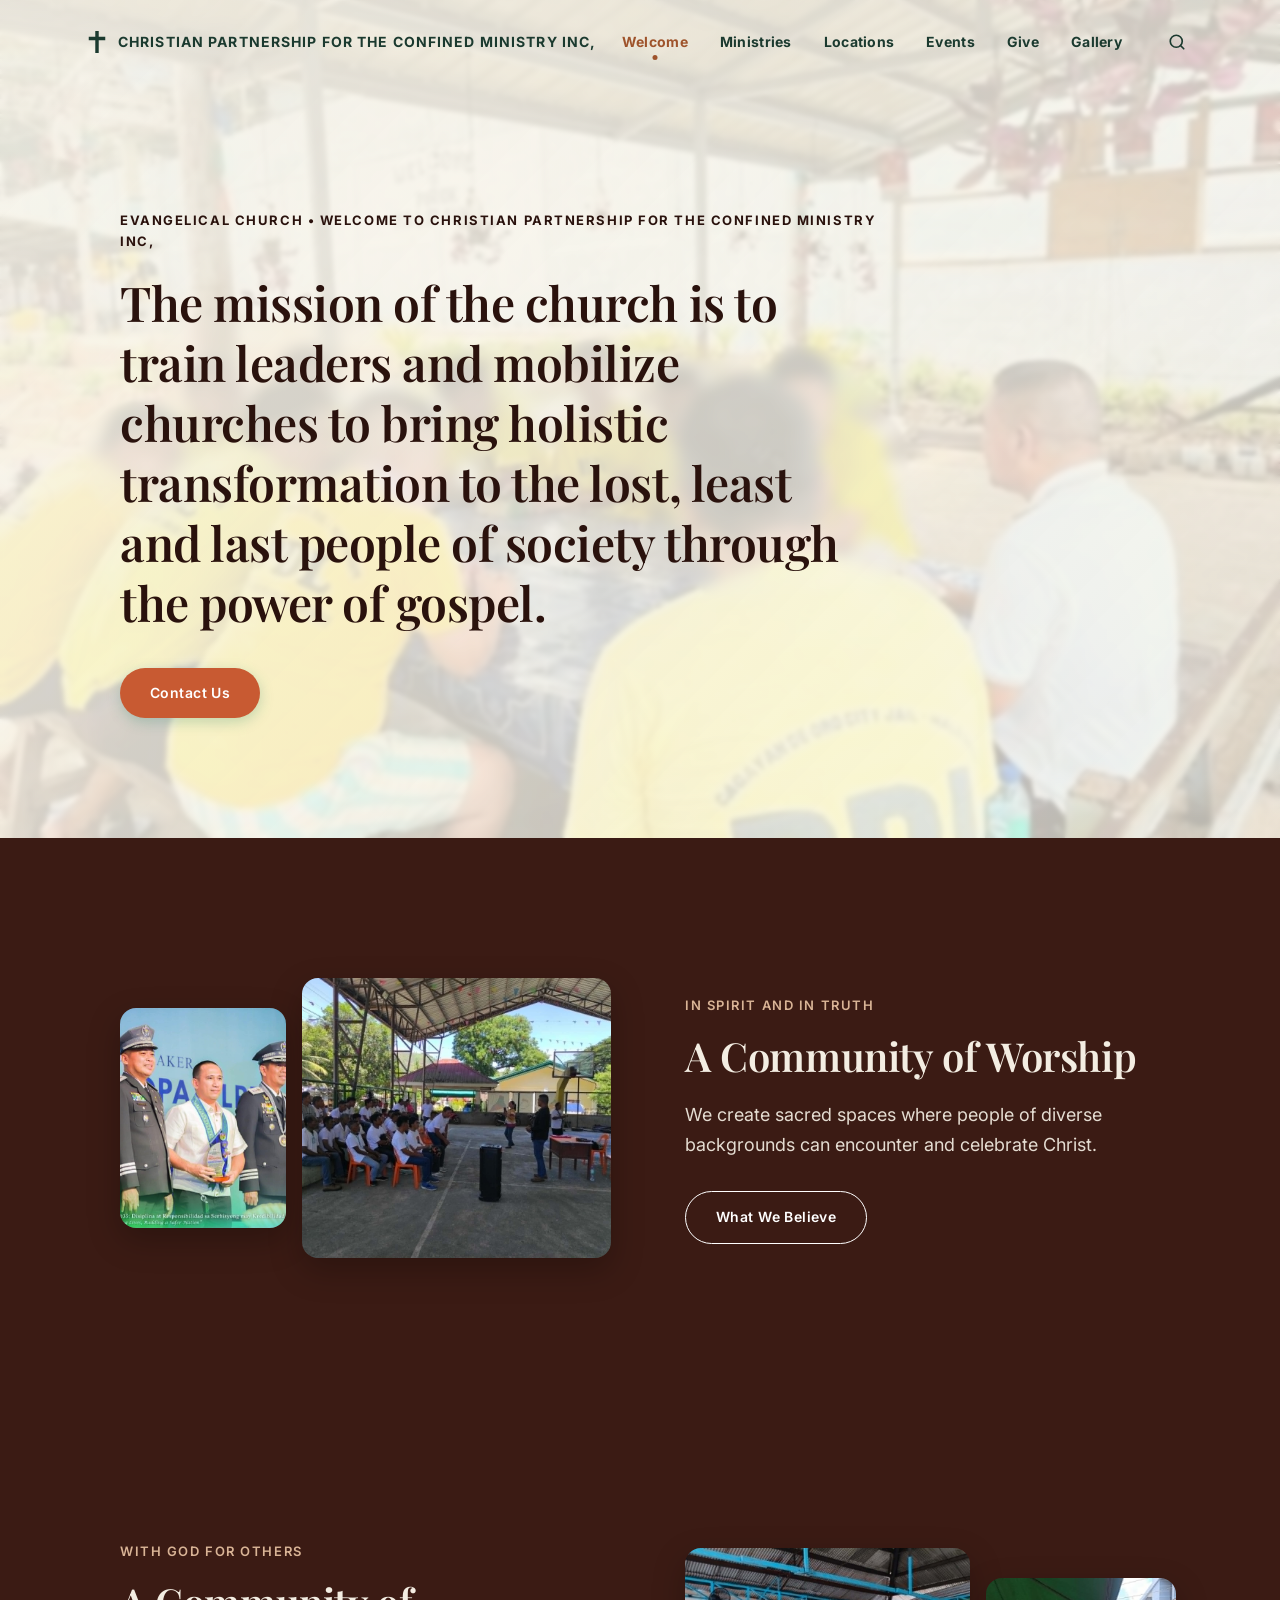
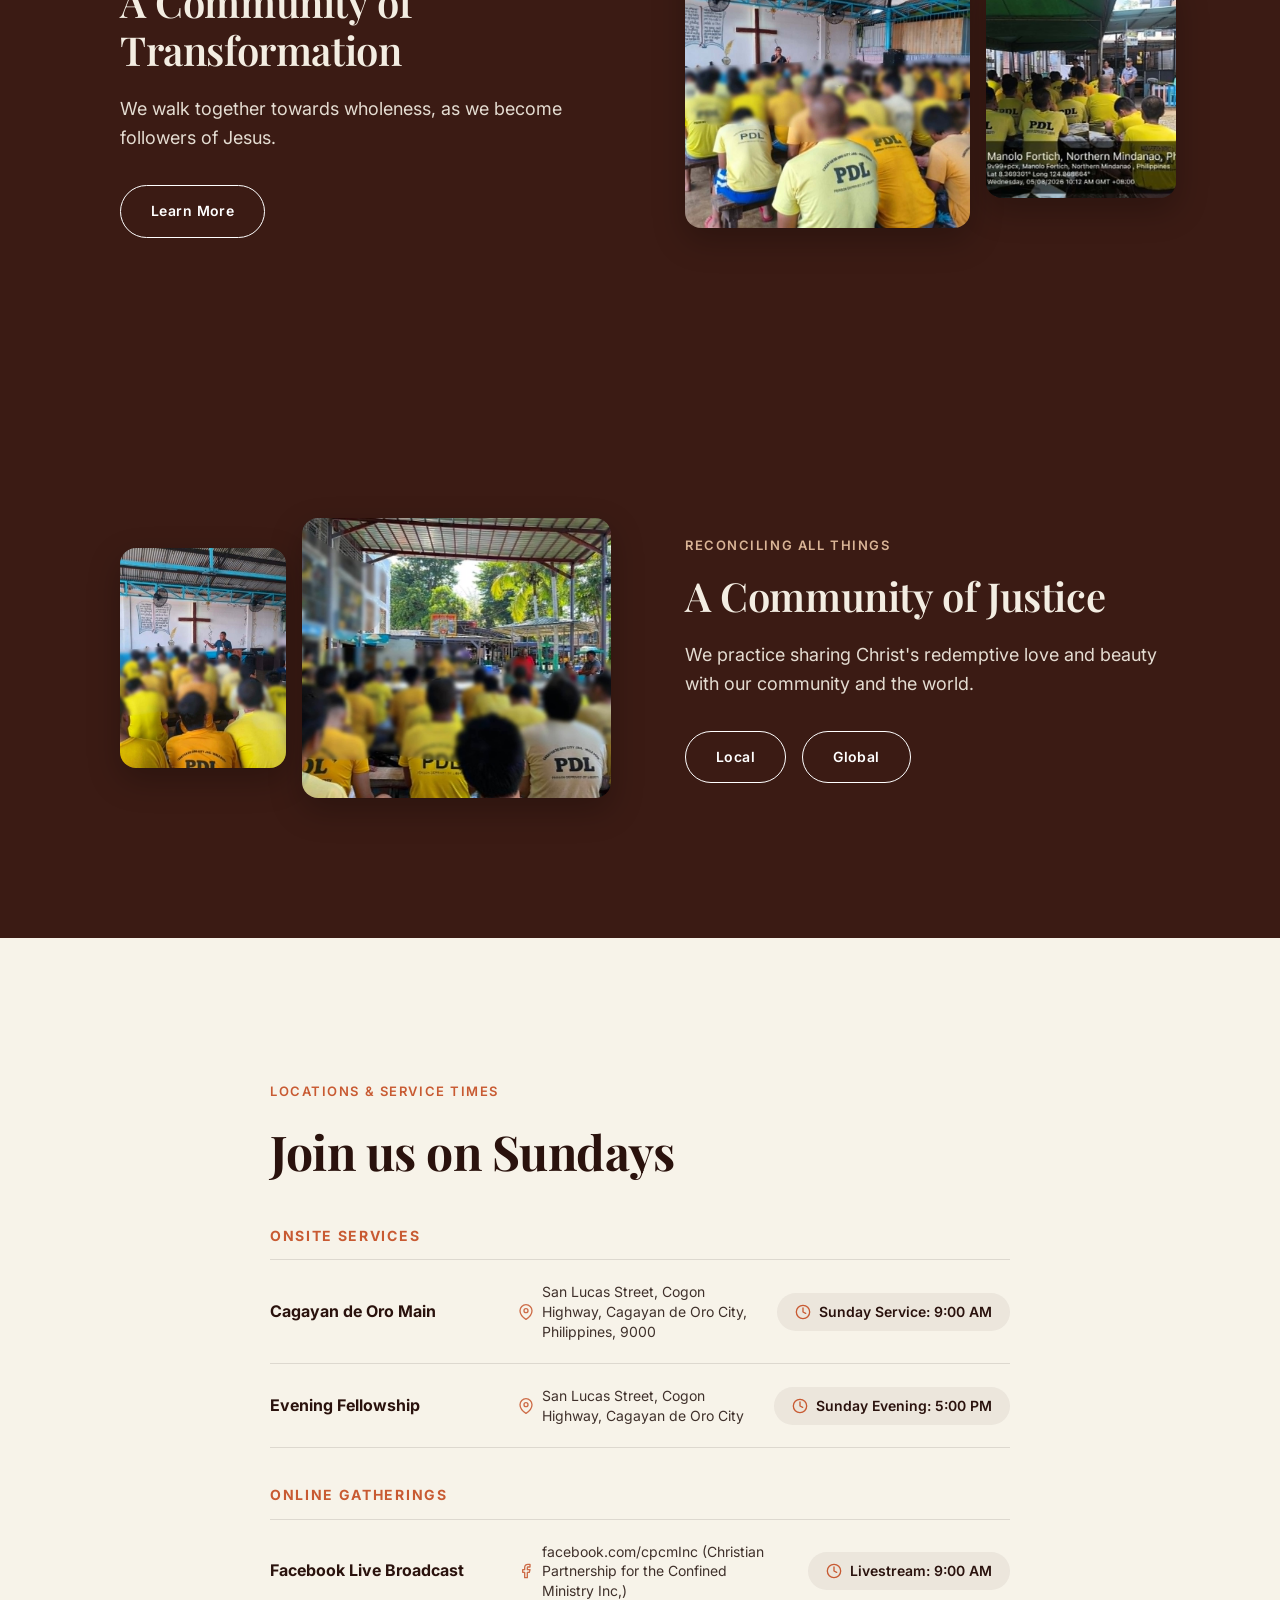
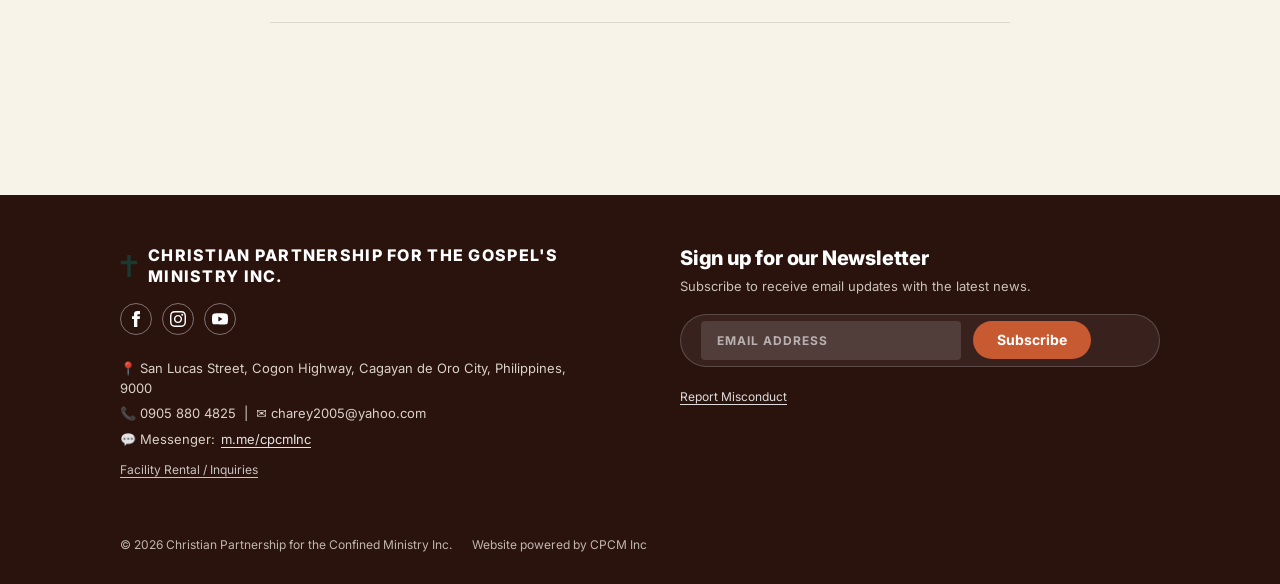
==== commit 04987bad: "improved design and added images page" ====
--- a/index.html
+++ b/index.html
@@ -1,33 +1,47 @@
 <!DOCTYPE html>
 <html lang="en">
+
 <head>
   <meta charset="UTF-8">
   <meta name="viewport" content="width=device-width, initial-scale=1.0">
-  <meta name="description" content="Christian Partnership for the Confined Ministry Inc, — Evangelical Church located in San Lucas Street, Kauswagan, Cagayan de Oro, Philippines. The mission of the church is to train leaders and mobilize churches to bring holistic transformation to the lost, least and last people of society through the power of gospel.">
+  <meta name="description"
+    content="Christian Partnership for the Confined Ministry Inc, — Evangelical Church located in San Lucas Street, Kauswagan, Cagayan de Oro, Philippines. The mission of the church is to train leaders and mobilize churches to bring holistic transformation to the lost, least and last people of society through the power of gospel.">
   <title>Christian Partnership for the Confined Ministry Inc, — Evangelical Church</title>
-  
+
   <!-- Typography Tokens via Google Fonts -->
   <link rel="preconnect" href="https://fonts.googleapis.com">
   <link rel="preconnect" href="https://fonts.gstatic.com" crossorigin>
-  <link href="https://fonts.googleapis.com/css2?family=Inter:wght@400;500;600;700&family=Playfair+Display:ital,wght@0,400;0,600;0,700;1,400&display=swap" rel="stylesheet">
-  
+  <link
+    href="https://fonts.googleapis.com/css2?family=Inter:wght@400;500;600;700&family=Playfair+Display:ital,wght@0,400;0,600;0,700;1,400&display=swap"
+    rel="stylesheet">
+
   <style>
     /* ==========================================================================
        DESIGN SYSTEM & TOKENS
        ========================================================================== */
     :root {
       /* Color Tokens — Warm Terracotta + Cream */
-      --color-forest: #3B1B14;       /* primary dark background (Deep Terracotta) */
-      --color-forest-dark: #2A120D;  /* deep accent */
-      --color-cream: #F7F3E9;        /* light section background (Warm Cream) */
-      --color-cream-light: #FAF6EE;  /* surface accent */
-      --color-sage: #D9B496;         /* eyebrow labels on dark bg (Warm Sand) */
-      --color-teal-btn: #C85A32;     /* primary CTA fill (Warm Rust) */
-      --color-teal-hover: #AC4924;   /* primary CTA hover */
-      --color-rust: #E08238;         /* active nav underline accent (Warm Amber) */
+      --color-forest: #3B1B14;
+      /* primary dark background (Deep Terracotta) */
+      --color-forest-dark: #2A120D;
+      /* deep accent */
+      --color-cream: #F7F3E9;
+      /* light section background (Warm Cream) */
+      --color-cream-light: #FAF6EE;
+      /* surface accent */
+      --color-sage: #D9B496;
+      /* eyebrow labels on dark bg (Warm Sand) */
+      --color-teal-btn: #C85A32;
+      /* primary CTA fill (Warm Rust) */
+      --color-teal-hover: #AC4924;
+      /* primary CTA hover */
+      --color-rust: #E08238;
+      /* active nav underline accent (Warm Amber) */
       --color-white: #FFFFFF;
-      --color-text-dark: #261611;    /* body text on cream */
-      --color-text-light: #F3EDE2;   /* body text on dark (~90% opacity) */
+      --color-text-dark: #261611;
+      /* body text on cream */
+      --color-text-light: #F3EDE2;
+      /* body text on dark (~90% opacity) */
       --color-border-dark: rgba(38, 22, 17, 0.12);
       --color-border-light: rgba(243, 237, 226, 0.18);
 
@@ -49,7 +63,9 @@
     }
 
     /* Reset & Base Styles */
-    *, *::before, *::after {
+    *,
+    *::before,
+    *::after {
       box-sizing: border-box;
       margin: 0;
       padding: 0;
@@ -58,6 +74,7 @@
     html {
       scroll-behavior: smooth;
       font-size: 16px;
+      height: 100%;
     }
 
     body {
@@ -68,6 +85,9 @@
       -webkit-font-smoothing: antialiased;
       -moz-osx-font-smoothing: grayscale;
       overflow-x: hidden;
+      min-height: 100vh;
+      display: flex;
+      flex-direction: column;
     }
 
     img {
@@ -83,7 +103,8 @@
       transition: var(--transition-smooth);
     }
 
-    button, input {
+    button,
+    input {
       font-family: inherit;
       font-size: inherit;
       border: none;
@@ -122,7 +143,8 @@
       color: var(--color-teal-btn);
     }
 
-    h1, .h1 {
+    h1,
+    .h1 {
       font-family: var(--font-serif);
       font-size: clamp(38px, 5vw, 56px);
       line-height: 1.15;
@@ -131,7 +153,8 @@
       margin-bottom: 24px;
     }
 
-    h2, .h2 {
+    h2,
+    .h2 {
       font-family: var(--font-serif);
       font-size: clamp(30px, 4vw, 40px);
       line-height: 1.2;
@@ -140,7 +163,8 @@
       margin-bottom: 20px;
     }
 
-    h3, .h3 {
+    h3,
+    .h3 {
       font-family: var(--font-serif);
       font-size: clamp(22px, 3vw, 28px);
       line-height: 1.3;
@@ -223,34 +247,45 @@
 
 
     /* ==========================================================================
-       1. HEADER & NAVIGATION
+       1. HEADER & NAVIGATION (Minimal Transparent Overlay Style)
        ========================================================================== */
     .site-header {
-      position: fixed;
+      position: absolute;
       top: 0;
       left: 0;
       width: 100%;
       z-index: 1000;
       padding: 24px 0;
-      transition: background-color 0.4s cubic-bezier(0.16, 1, 0.3, 1), 
-                  padding 0.4s ease, 
-                  box-shadow 0.4s ease, 
-                  backdrop-filter 0.4s ease;
+      background: transparent;
+      transition: background-color 0.4s cubic-bezier(0.16, 1, 0.3, 1),
+        padding 0.4s ease,
+        box-shadow 0.4s ease,
+        backdrop-filter 0.4s ease;
     }
 
     .site-header.scrolled {
-      background-color: rgba(59, 27, 20, 0.94);
+      position: fixed;
+      background-color: rgba(255, 255, 255, 0.95);
       backdrop-filter: blur(12px);
       -webkit-backdrop-filter: blur(12px);
       padding: 16px 0;
-      box-shadow: 0 4px 20px rgba(0, 0, 0, 0.15);
-      border-bottom: 1px solid rgba(255, 255, 255, 0.08);
+      box-shadow: 0 4px 20px rgba(0, 0, 0, 0.08);
+      border-bottom: 1px solid rgba(27, 58, 47, 0.08);
     }
 
     .header-container {
       display: flex;
       align-items: center;
       justify-content: space-between;
+      padding-left: var(--gutter-mobile);
+      padding-right: var(--gutter-mobile);
+    }
+
+    @media (min-width: 992px) {
+      .header-container {
+        padding-left: 48px;
+        padding-right: 48px;
+      }
     }
 
     /* Logo Styling */
@@ -261,17 +296,19 @@
       font-family: var(--font-sans);
       font-weight: 700;
       font-size: 14px;
-      letter-spacing: 0.12em;
-      color: var(--color-white);
+      letter-spacing: 0.08em;
+      color: #1b3a2f; /* Dark forest green */
       text-transform: uppercase;
       z-index: 1002;
+      transition: color 0.3s ease;
+      line-height: 1;
     }
 
     .cross-icon {
-      width: 20px;
-      height: 24px;
+      width: 18px;
+      height: 22px;
       flex-shrink: 0;
-      fill: currentColor;
+      fill: #1b3a2f;
       transition: var(--transition-smooth);
     }
 
@@ -291,46 +328,48 @@
       display: flex;
       align-items: center;
       list-style: none;
-      gap: 36px;
+      gap: 32px;
     }
 
     .nav-link {
       font-family: var(--font-sans);
       font-size: 14px;
-      font-weight: 500;
-      text-transform: uppercase;
-      letter-spacing: 0.08em;
-      color: var(--color-white);
-      opacity: 0.9;
+      font-weight: 700;
+      line-height: 1.4;
+      text-transform: none;
+      letter-spacing: 0.02em;
+      color: #1b3a2f; /* Inactive link color: Deep forest green */
       position: relative;
-      padding: 6px 0;
+      padding: 8px 0;
+      transition: color 0.3s ease;
+      display: inline-block;
     }
 
     .nav-link:hover,
     .nav-link:focus-visible {
-      opacity: 1;
+      color: #9E532B; /* Warm terracotta on hover */
     }
 
     .nav-link.active {
-      opacity: 1;
-      font-weight: 600;
+      color: #9E532B; /* Active link warm terracotta/brown text color */
+      font-weight: 700;
     }
 
     .nav-link.active::after {
       content: '';
       position: absolute;
-      bottom: -4px;
+      bottom: 0px;
       left: 50%;
       transform: translateX(-50%);
-      width: 6px;
-      height: 6px;
-      background-color: var(--color-rust);
+      width: 5px;
+      height: 5px;
+      background-color: #9E532B; /* Small centered dot indicator beneath active text */
       border-radius: 50%;
     }
 
     .search-trigger-btn {
       background: none;
-      color: var(--color-white);
+      color: #1b3a2f;
       cursor: pointer;
       display: flex;
       align-items: center;
@@ -338,11 +377,13 @@
       padding: 6px;
       border-radius: 50%;
       transition: var(--transition-smooth);
-      opacity: 0.9;
+      margin-left: 8px;
+      border: none;
+      outline: none;
     }
 
     .search-trigger-btn:hover {
-      opacity: 1;
+      color: #9E532B;
       transform: scale(1.1);
     }
 
@@ -367,9 +408,13 @@
     .mobile-menu-toggle span {
       width: 100%;
       height: 2px;
-      background-color: var(--color-white);
+      background-color: var(--color-forest);
       border-radius: 2px;
       transition: var(--transition-smooth);
+    }
+
+    .site-header.scrolled .mobile-menu-toggle span {
+      background-color: var(--color-white);
     }
 
     .mobile-menu-toggle.open span:nth-child(1) {
@@ -450,11 +495,11 @@
        ========================================================================== */
     .hero-section {
       position: relative;
-      min-height: 100vh;
-      display: flex;
-      align-items: center;
-      padding-top: 140px;
-      padding-bottom: 100px;
+      min-height: 85vh;
+      display: flex;
+      align-items: center;
+      padding-top: 210px;
+      padding-bottom: 120px;
       overflow: hidden;
       background-color: var(--color-cream);
     }
@@ -472,39 +517,39 @@
       width: 100%;
       height: 100%;
       object-fit: cover;
-      filter: saturate(0.8) contrast(1.05);
-    }
-
-    /* Cream Overlay - opacity ~85% desaturated warm beige look */
+      filter: contrast(1.02);
+    }
+
+    /* Soft light overlay with subtle gradient blur for crisp text readability */
     .hero-overlay {
       position: absolute;
       top: 0;
       left: 0;
       width: 100%;
       height: 100%;
-      background-color: var(--color-cream);
-      opacity: 0.85;
-      mix-blend-mode: normal;
+      background: linear-gradient(135deg, rgba(247, 243, 233, 0.92) 0%, rgba(247, 243, 233, 0.82) 60%, rgba(247, 243, 233, 0.75) 100%);
+      backdrop-filter: blur(2px);
+      -webkit-backdrop-filter: blur(2px);
       z-index: 2;
     }
 
     .hero-content {
       position: relative;
       z-index: 3;
-      max-width: 650px;
+      max-width: 760px;
       color: var(--color-text-dark);
     }
 
     .hero-eyebrow {
-      color: var(--color-forest);
+      color: var(--color-forest-dark);
       font-weight: 700;
       margin-bottom: 20px;
     }
 
     .hero-title {
-      color: var(--color-forest);
+      color: var(--color-forest-dark);
       font-size: clamp(32px, 4.2vw, 48px);
-      line-height: 1.18;
+      line-height: 1.25;
       margin-bottom: 36px;
       font-weight: 600;
     }
@@ -516,7 +561,7 @@
     .newsletter-strip-section {
       background-color: var(--color-forest);
       color: var(--color-text-light);
-      padding: 64px 0;
+      padding: 56px 0;
       border-top: 1px solid rgba(255, 255, 255, 0.08);
       border-bottom: 1px solid rgba(255, 255, 255, 0.08);
     }
@@ -524,18 +569,17 @@
     .strip-grid {
       display: grid;
       grid-template-columns: 1fr;
-      gap: 40px;
+      gap: 36px;
       align-items: center;
     }
 
     @media (min-width: 768px) {
       .strip-grid {
-        grid-template-columns: 1fr 1.3fr;
+        grid-template-columns: 1fr 1.2fr;
         gap: 60px;
       }
     }
 
-    /* Collage Placeholder in Newsletter Strip */
     .strip-collage {
       display: flex;
       align-items: center;
@@ -543,17 +587,19 @@
     }
 
     .strip-img-small {
-      width: 100px;
-      height: 100px;
+      width: 110px;
+      height: 90px;
       border-radius: 12px;
+      object-fit: cover;
       box-shadow: var(--shadow-subtle);
       flex-shrink: 0;
     }
 
     .strip-img-large {
-      width: 180px;
-      height: 120px;
+      width: 200px;
+      height: 90px;
       border-radius: 12px;
+      object-fit: cover;
       box-shadow: var(--shadow-subtle);
       flex-grow: 1;
     }
@@ -611,7 +657,7 @@
 
 
     /* ==========================================================================
-       4, 5, 6. FEATURE SECTIONS (A Community of Worship, Transformation, Justice)
+       4, 5, 6. FEATURE SECTIONS (Clean spacious image containers)
        ========================================================================== */
     .feature-section {
       background-color: var(--color-forest);
@@ -636,9 +682,9 @@
     @media (min-width: 768px) {
       .feature-grid {
         grid-template-columns: 1fr 1fr;
-        gap: 80px;
-      }
-      
+        gap: 90px;
+      }
+
       .feature-mirrored .feature-grid {
         grid-template-columns: 1fr 1fr;
       }
@@ -652,60 +698,63 @@
       }
     }
 
-    /* Stacked Image Collages with 16-24px offset gap */
+    /* Clean structured photo frame layout */
     .collage-container {
       position: relative;
       width: 100%;
-      max-width: 480px;
+      max-width: 500px;
       margin: 0 auto;
+      border-radius: 16px;
     }
 
     .collage-img {
       border-radius: 16px;
-      box-shadow: 0 16px 36px rgba(0, 0, 0, 0.3);
+      box-shadow: 0 12px 32px rgba(0, 0, 0, 0.25);
       transition: transform 0.4s ease;
+      object-fit: cover;
     }
 
     .collage-container:hover .collage-img {
-      transform: scale(1.02);
-    }
-
-    /* Layout 1 & 3: Small top left, Large bottom right */
+      transform: translateY(-4px);
+    }
+
+    /* Structured Layout 1 & 3 */
+    .collage-style-1 {
+      display: flex;
+      gap: 16px;
+      align-items: center;
+    }
+
     .collage-style-1 .img-primary {
-      width: 82%;
-      aspect-ratio: 4/3;
-      margin-left: 18%;
+      width: 65%;
+      height: 280px;
     }
 
     .collage-style-1 .img-secondary {
-      width: 55%;
-      aspect-ratio: 4/3;
-      position: absolute;
-      top: -24px;
-      left: 0;
-      border: 4px solid var(--color-forest);
-      z-index: 2;
-    }
-
-    /* Layout 2 (Mirrored): Large top, Small bottom */
+      width: 35%;
+      height: 220px;
+    }
+
+    /* Structured Layout 2 (Mirrored) */
+    .collage-style-2 {
+      display: flex;
+      gap: 16px;
+      align-items: center;
+    }
+
     .collage-style-2 .img-primary {
-      width: 85%;
-      aspect-ratio: 4/3;
+      width: 60%;
+      height: 280px;
     }
 
     .collage-style-2 .img-secondary {
-      width: 55%;
-      aspect-ratio: 4/3;
-      position: absolute;
-      bottom: -24px;
-      right: 0;
-      border: 4px solid var(--color-forest);
-      z-index: 2;
+      width: 40%;
+      height: 220px;
     }
 
 
     /* ==========================================================================
-       7. SERVICE TIMES SECTION (Cream Background)
+       7. SERVICE TIMES / LOCATION SECTION ("Join us on Sundays")
        ========================================================================== */
     .service-times-section {
       background-color: var(--color-cream);
@@ -720,148 +769,159 @@
     }
 
     .service-container {
-      max-width: 920px;
+      max-width: 900px;
       margin: 0 auto;
     }
 
     .service-header {
-      margin-bottom: 48px;
+      margin-bottom: 44px;
+      text-align: left;
     }
 
     .service-header h2 {
-      color: var(--color-forest);
-    }
-
-    .section-subeyebrow {
-      font-size: 12px;
+      font-family: var(--font-serif);
+      font-size: clamp(32px, 4vw, 48px);
+      color: var(--color-forest-dark);
+      margin-top: 6px;
       font-weight: 700;
-      letter-spacing: 0.14em;
+    }
+
+    .section-category-title {
+      font-size: 14px;
+      font-weight: 700;
+      letter-spacing: 0.12em;
+      text-transform: uppercase;
       color: var(--color-teal-btn);
       margin-top: 36px;
-      margin-bottom: 16px;
+      margin-bottom: 12px;
       display: block;
-      border-bottom: 2px solid var(--color-teal-btn);
-      padding-bottom: 6px;
-      width: fit-content;
-    }
-
-    /* List Rows with Hairline Dividers */
+    }
+
+    /* Clean Table-like Row Grid */
     .service-list {
       list-style: none;
       display: flex;
       flex-direction: column;
-      margin-bottom: 40px;
+      margin-bottom: 32px;
+      border-top: 1px solid var(--color-border-dark);
     }
 
     .service-row {
-      display: flex;
-      flex-direction: column;
-      gap: 6px;
-      padding: 20px 0;
+      display: grid;
+      grid-template-columns: 1fr;
+      gap: 12px;
+      padding: 22px 0;
       border-bottom: 1px solid var(--color-border-dark);
-      transition: background-color 0.2s ease, padding-left 0.2s ease;
-    }
-
-    .service-row:hover {
-      background-color: rgba(59, 27, 20, 0.04);
-      padding-left: 8px;
-    }
-
-    @media (min-width: 640px) {
+      align-items: center;
+    }
+
+    @media (min-width: 680px) {
       .service-row {
-        flex-direction: row;
-        align-items: center;
-        justify-content: space-between;
-        gap: 20px;
+        grid-template-columns: 220px 1fr auto;
+        gap: 28px;
       }
     }
 
     .service-name {
       font-weight: 700;
-      font-size: 18px;
-      color: var(--color-forest);
-      min-width: 160px;
+      font-size: 16px;
+      color: var(--color-forest-dark);
     }
 
     .service-address {
-      font-size: 15px;
+      font-size: 14px;
       color: var(--color-text-dark);
-      opacity: 0.85;
-      display: flex;
-      align-items: center;
-      gap: 6px;
-      flex: 1;
+      opacity: 0.88;
+      display: inline-flex;
+      align-items: center;
+      gap: 8px;
+      line-height: 1.4;
+    }
+
+    .service-icon {
+      flex-shrink: 0;
+      width: 16px;
+      height: 16px;
+      stroke: var(--color-teal-btn);
+      fill: none;
+      stroke-width: 2;
+      stroke-linecap: round;
+      stroke-linejoin: round;
     }
 
     .service-time {
-      font-size: 15px;
+      font-size: 14px;
       font-weight: 600;
-      color: var(--color-forest);
-      display: flex;
-      align-items: center;
-      gap: 6px;
-      background-color: rgba(59, 27, 20, 0.07);
-      padding: 6px 14px;
+      color: var(--color-forest-dark);
+      display: inline-flex;
+      align-items: center;
+      gap: 8px;
+      background-color: rgba(59, 27, 20, 0.06);
+      padding: 8px 18px;
       border-radius: 999px;
-      width: fit-content;
+      white-space: nowrap;
+      justify-self: start;
+    }
+
+    @media (min-width: 680px) {
+      .service-time {
+        justify-self: end;
+      }
     }
 
 
     /* ==========================================================================
-       8. FOOTER (Forest Background)
+       8. FOOTER (Refactored Layout with Site Palette)
        ========================================================================== */
     .site-footer {
-      background-color: var(--color-forest);
+      background-color: var(--color-forest-dark);
       color: var(--color-text-light);
-      padding-top: var(--section-pad-mobile);
-      padding-bottom: 40px;
-      border-top: 1px solid rgba(255, 255, 255, 0.08);
-    }
-
-    @media (min-width: 768px) {
-      .site-footer {
-        padding-top: var(--section-pad-desktop);
-      }
-    }
-
-    .footer-grid {
+      padding-top: 50px;
+      padding-bottom: 30px;
+      margin-top: auto;
+      margin-bottom: 0;
+    }
+
+    .footer-grid-2col {
       display: grid;
       grid-template-columns: 1fr;
-      gap: 60px;
-      margin-bottom: 80px;
-    }
-
-    @media (min-width: 768px) {
-      .footer-grid {
+      gap: 40px;
+      margin-bottom: 40px;
+      align-items: start;
+    }
+
+    @media (min-width: 840px) {
+      .footer-grid-2col {
         grid-template-columns: 1fr 1fr;
-        gap: 100px;
-      }
-    }
-
-    /* Left Column Details */
+        gap: 80px;
+      }
+    }
+
     .footer-brand {
       display: flex;
       align-items: center;
       gap: 10px;
-      font-weight: 700;
+      font-weight: 800;
       font-size: 16px;
-      letter-spacing: 0.12em;
+      letter-spacing: 0.08em;
+      margin-bottom: 16px;
+      line-height: 1.3;
+      color: var(--color-white);
+      text-transform: uppercase;
+    }
+
+    .social-icons-row {
+      display: flex;
+      align-items: center;
+      gap: 10px;
       margin-bottom: 24px;
-      line-height: 1.3;
-    }
-
-    .social-icons {
-      display: flex;
-      align-items: center;
-      gap: 14px;
-      margin-bottom: 32px;
-    }
-
-    .social-icon-btn {
-      width: 40px;
-      height: 40px;
+    }
+
+    .social-icon-circle {
+      width: 32px;
+      height: 32px;
       border-radius: 50%;
-      border: 1px solid rgba(255, 255, 255, 0.3);
+      border: 1px solid rgba(255, 255, 255, 0.4);
       display: flex;
       align-items: center;
       justify-content: center;
@@ -869,56 +929,149 @@
       transition: var(--transition-smooth);
     }
 
-    .social-icon-btn:hover,
-    .social-icon-btn:focus-visible {
-      background-color: var(--color-white);
-      color: var(--color-forest);
-      border-color: var(--color-white);
-      transform: translateY(-3px);
-    }
-
-    .contact-list {
+    .social-icon-circle:hover {
+      background-color: var(--color-teal-btn);
+      border-color: var(--color-teal-btn);
+      color: var(--color-white);
+      transform: translateY(-2px);
+    }
+
+    .footer-contact-details {
       list-style: none;
+      display: flex;
+      flex-direction: column;
+      gap: 6px;
+      font-size: 13px;
+      color: var(--color-text-light);
+      opacity: 0.88;
+      line-height: 1.5;
+    }
+
+    .footer-contact-details li {
+      display: flex;
+      align-items: flex-start;
+      gap: 6px;
+    }
+
+    .footer-contact-details a {
+      color: var(--color-white);
+      text-decoration: underline;
+      text-underline-offset: 3px;
+    }
+
+    .footer-newsletter-box h3 {
+      font-family: var(--font-sans);
+      font-weight: 800;
+      font-size: 20px;
+      color: var(--color-white);
+      margin-bottom: 6px;
+      letter-spacing: -0.01em;
+    }
+
+    .footer-newsletter-box p {
+      font-size: 13px;
+      color: var(--color-text-light);
+      opacity: 0.8;
+      margin-bottom: 18px;
+      line-height: 1.4;
+    }
+
+    .newsletter-form-inline {
+      display: flex;
+      align-items: center;
+      gap: 12px;
+      margin-bottom: 16px;
+    }
+
+    .newsletter-input-dark {
+      flex: 1;
+      max-width: 260px;
+      background-color: rgba(255, 255, 255, 0.12);
+      border: none;
+      border-radius: 4px;
+      padding: 12px 16px;
+      color: var(--color-white);
+      font-size: 12px;
+      font-weight: 700;
+      letter-spacing: 0.08em;
+    }
+
+    .newsletter-input-dark::placeholder {
+      color: rgba(255, 255, 255, 0.6);
+      text-transform: uppercase;
+      font-size: 12px;
+      font-weight: 700;
+      letter-spacing: 0.08em;
+    }
+
+    .newsletter-input-dark:focus {
+      outline: none;
+      background-color: rgba(255, 255, 255, 0.18);
+    }
+
+    .btn-emerald-pill {
+      background-color: var(--color-teal-btn);
+      color: var(--color-white);
+      border: none;
+      border-radius: 999px;
+      padding: 12px 24px;
+      font-size: 14px;
+      font-weight: 700;
+      cursor: pointer;
+      transition: background-color 0.2s ease, transform 0.2s ease;
+      display: inline-flex;
+      align-items: center;
+      justify-content: center;
+      line-height: 1;
+    }
+
+    .btn-emerald-pill:hover {
+      background-color: var(--color-teal-hover);
+      transform: translateY(-1px);
+    }
+
+    .footer-helper-link {
+      display: inline-block;
+      font-size: 12px;
+      color: var(--color-white);
+      text-decoration: underline;
+      text-underline-offset: 3px;
+      opacity: 0.85;
+      transition: var(--transition-smooth);
+    }
+
+    .footer-helper-link:hover {
+      opacity: 1;
+      color: var(--color-sage);
+    }
+
+    .footer-bottom-bar {
+      padding-top: 16px;
       display: flex;
       flex-direction: column;
       gap: 10px;
-      font-size: 15px;
-      opacity: 0.9;
-      margin-bottom: 24px;
-    }
-
-    /* Right Column Details */
-    .footer-right h3 {
-      font-size: 26px;
-      color: var(--color-white);
-    }
-
-    .footer-right p {
-      font-size: 15px;
-      margin-bottom: 24px;
-      opacity: 0.85;
-    }
-
-    .footer-bottom-bar {
-      border-top: 1px solid rgba(255, 255, 255, 0.12);
-      padding-top: 32px;
-      display: flex;
-      flex-direction: column;
-      gap: 12px;
-      align-items: center;
-      justify-content: space-between;
-      font-size: 13px;
-      opacity: 0.65;
+      align-items: flex-start;
+      font-size: 12px;
+      color: var(--color-text-light);
+      opacity: 0.75;
     }
 
     @media (min-width: 640px) {
       .footer-bottom-bar {
         flex-direction: row;
-      }
-    }
-
-    .footer-divider-dot {
-      margin: 0 8px;
+        align-items: center;
+        gap: 20px;
+      }
+    }
+
+    .footer-bottom-bar a {
+      color: var(--color-text-light);
+      transition: var(--transition-smooth);
+    }
+
+    .footer-bottom-bar a:hover {
+      color: var(--color-white);
+      text-decoration: underline;
     }
 
 
@@ -931,7 +1084,7 @@
       left: 0;
       width: 100vw;
       height: 100vh;
-      background-color: rgba(59, 27, 20, 0.96);
+      background-color: rgba(42, 18, 13, 0.96);
       backdrop-filter: blur(16px);
       z-index: 2000;
       display: flex;
@@ -980,6 +1133,7 @@
     }
   </style>
 </head>
+
 <body>
 
   <!-- ==========================================================================
@@ -987,7 +1141,7 @@
        ========================================================================== -->
   <header class="site-header" id="main-header">
     <div class="container header-container">
-      
+
       <!-- Brand / Logo -->
       <a href="#welcome" class="brand-logo" aria-label="Christian Partnership for the Confined Ministry Inc Homepage">
         <svg class="cross-icon" viewBox="0 0 24 32" aria-hidden="true">
@@ -1004,9 +1158,11 @@
           <li><a href="#locations" class="nav-link">Locations</a></li>
           <li><a href="#transformation" class="nav-link">Events</a></li>
           <li><a href="#justice" class="nav-link">Give</a></li>
+          <li><a href="gallery.html" class="nav-link">Gallery</a></li>
           <li>
             <button class="search-trigger-btn" id="search-open-btn" aria-label="Open Search">
-              <svg width="18" height="18" viewBox="0 0 24 24" fill="none" stroke="currentColor" stroke-width="2.2" stroke-linecap="round" stroke-linejoin="round">
+              <svg width="18" height="18" viewBox="0 0 24 24" fill="none" stroke="currentColor" stroke-width="2.2"
+                stroke-linecap="round" stroke-linejoin="round">
                 <circle cx="11" cy="11" r="8"></circle>
                 <line x1="21" y1="21" x2="16.65" y2="16.65"></line>
               </svg>
@@ -1045,62 +1201,39 @@
        ========================================================================== -->
   <section class="hero-section" id="welcome">
     <div class="hero-bg-wrapper">
-      <img src="images/hero-congregation.jpg" alt="Christian Partnership for the Confined Ministry Inc congregation gathered in worship" class="hero-bg-img">
+      <img src="images/04049e8e-2781-45a4-b405-ed1c49c8228a.jfif"
+        alt="Christian Partnership for the Confined Ministry Inc congregation gathered in worship" class="hero-bg-img">
       <div class="hero-overlay"></div>
     </div>
-    
+
     <div class="container">
       <div class="hero-content">
-        <span class="eyebrow hero-eyebrow">EVANGELICAL CHURCH • WELCOME TO CHRISTIAN PARTNERSHIP FOR THE CONFINED MINISTRY INC,</span>
-        <h1 class="hero-title">The mission of the church is to train leaders and mobilize churches to bring holistic transformation to the lost, least and last people of society through the power of gospel.</h1>
+        <span class="eyebrow hero-eyebrow">EVANGELICAL CHURCH • WELCOME TO CHRISTIAN PARTNERSHIP FOR THE CONFINED
+          MINISTRY INC,</span>
+        <h1 class="hero-title">The mission of the church is to train leaders and mobilize churches to bring holistic
+          transformation to the lost, least and last people of society through the power of gospel.</h1>
         <a href="#locations" class="btn btn-teal-pill">Contact Us</a>
       </div>
     </div>
   </section>
 
 
+
+
   <!-- ==========================================================================
-       3. NEWSLETTER STRIP (Full-Width, Forest Background, Thin Section)
-       ========================================================================== -->
-  <section class="newsletter-strip-section">
-    <div class="container">
-      <div class="strip-grid">
-        
-        <!-- Left: Two-Image Collage Placeholder -->
-        <div class="strip-collage">
-          <img src="images/newsletter-small.jpg" alt="Community gathering detail" class="strip-img-small">
-          <img src="images/newsletter-large.jpg" alt="Church community members" class="strip-img-large">
-        </div>
-
-        <!-- Right: Newsletter Subscribe Form -->
-        <div class="strip-form-wrapper">
-          <div>
-            <span class="eyebrow">STAY CONNECTED</span>
-            <h3 style="font-family: var(--font-serif); font-size: 24px; color: var(--color-white);">Join our community newsletter</h3>
-          </div>
-          <form class="newsletter-form-inline" onsubmit="handleSubscribe(event)">
-            <input type="email" placeholder="your@email.com" class="newsletter-input" required aria-label="Email Address">
-            <button type="submit" class="btn btn-teal-pill">Subscribe</button>
-          </form>
-        </div>
-
-      </div>
-    </div>
-  </section>
-
-
-  <!-- ==========================================================================
-       4. FEATURE SECTION 1 — "A Community of Worship" (Forest BG)
+       4. FEATURE SECTION 1 — "A Community of Worship" (Block 1: Images Left | Text Right)
        ========================================================================== -->
   <section class="feature-section" id="worship">
     <div class="container">
       <div class="feature-grid">
-        
+
         <!-- Left: Stacked Image Collage -->
         <div class="feature-collage-block">
           <div class="collage-container collage-style-1">
-            <img src="images/worship-communion.jpg" alt="Communion elements on wooden table" class="collage-img img-secondary">
-            <img src="images/worship-congregation.jpg" alt="Congregation worship scene" class="collage-img img-primary">
+            <img src="images/08946c86-fdfc-45ee-a84c-e0edcb708e23.jfif" alt="Communion elements on wooden table"
+              class="collage-img img-secondary">
+            <img src="images/0aab174a-6def-4ff8-bf45-190cedb0be4d.jfif" alt="Congregation worship scene"
+              class="collage-img img-primary">
           </div>
         </div>
 
@@ -1108,8 +1241,8 @@
         <div class="feature-text-block">
           <span class="eyebrow">IN SPIRIT AND IN TRUTH</span>
           <h2>A Community of Worship</h2>
-          <p class="body-text">We create sacred spaces where people of diverse backgrounds can encounter and celebrate Christ. [Content pending]</p>
-          <a href="#locations" class="btn btn-outline-pill">Learn More</a>
+          <p class="body-text">We create sacred spaces where people of diverse backgrounds can encounter and celebrate Christ.</p>
+          <a href="#locations" class="btn btn-outline-pill">What We Believe</a>
         </div>
 
       </div>
@@ -1118,25 +1251,27 @@
 
 
   <!-- ==========================================================================
-       5. FEATURE SECTION 2 — "Events & News" (MIRRORED Layout)
+       5. FEATURE SECTION 2 — "A Community of Transformation" (Block 2: Text Left | Images Right)
        ========================================================================== -->
   <section class="feature-section feature-mirrored" id="transformation">
     <div class="container">
       <div class="feature-grid">
-        
+
         <!-- Left: Text Block -->
         <div class="feature-text-block">
-          <span class="eyebrow">FEATURED EVENT • DECEMBER 5, 2022</span>
-          <h2>Thanksgiving Party</h2>
-          <p class="body-text">"Thankful and blessed 🤩" — A Thanksgiving Party event, documented with photos showing a decorated venue (red, green, and gold balloon decor) with attendees present.</p>
-          <a href="#locations" class="btn btn-outline-pill">Event Details</a>
+          <span class="eyebrow">WITH GOD FOR OTHERS</span>
+          <h2>A Community of Transformation</h2>
+          <p class="body-text">We walk together towards wholeness, as we become followers of Jesus.</p>
+          <a href="#locations" class="btn btn-outline-pill">Learn More</a>
         </div>
 
-        <!-- Right: Two-Image Stack (Larger top, smaller bottom) -->
+        <!-- Right: Two-Image Stack Collage (Mirrored Layout) -->
         <div class="feature-collage-block">
           <div class="collage-container collage-style-2">
-            <img src="images/transformation-group.jpg" alt="Small group event gathering" class="collage-img img-primary">
-            <img src="images/transformation-table.jpg" alt="Fellowship gathering at table" class="collage-img img-secondary">
+            <img src="images/588e509f-d9ae-4d91-82ce-46c5da46464c.jfif" alt="Small group event gathering"
+              class="collage-img img-primary">
+            <img src="images/680fa8af-c802-4322-9f04-9d6233847f49.jfif" alt="Fellowship gathering at table"
+              class="collage-img img-secondary">
           </div>
         </div>
 
@@ -1146,17 +1281,19 @@
 
 
   <!-- ==========================================================================
-       6. FEATURE SECTION 3 — "A Community of Justice" (Forest BG, Images Left, Text Right)
+       6. FEATURE SECTION 3 — "A Community of Justice" (Block 3: Images Left | Text Right)
        ========================================================================== -->
   <section class="feature-section" id="justice">
     <div class="container">
       <div class="feature-grid">
-        
-        <!-- Left: Stacked Images -->
+
+        <!-- Left: Stacked Images Collage -->
         <div class="feature-collage-block">
           <div class="collage-container collage-style-1">
-            <img src="images/justice-note.jpg" alt="Handwritten encouragement note next to coffee mug" class="collage-img img-secondary">
-            <img src="images/justice-serving.jpg" alt="Volunteer serving food at community kitchen" class="collage-img img-primary">
+            <img src="images/791af3e1-f908-4545-84da-49698ac3ec84.jfif"
+              alt="Handwritten encouragement note next to coffee mug" class="collage-img img-secondary">
+            <img src="images/809c2114-9328-4f92-b24e-7929de5f0009.jfif"
+              alt="Volunteer serving food at community kitchen" class="collage-img img-primary">
           </div>
         </div>
 
@@ -1164,7 +1301,7 @@
         <div class="feature-text-block">
           <span class="eyebrow">RECONCILING ALL THINGS</span>
           <h2>A Community of Justice</h2>
-          <p class="body-text">We practice sharing Christ's redemptive love and beauty with our community and the world. [Content pending]</p>
+          <p class="body-text">We practice sharing Christ's redemptive love and beauty with our community and the world.</p>
           <div class="btn-group">
             <a href="#locations" class="btn btn-outline-pill">Local</a>
             <a href="#locations" class="btn btn-outline-pill">Global</a>
@@ -1177,88 +1314,141 @@
 
 
   <!-- ==========================================================================
-       7. LOCATION & GATHERINGS SECTION (Cream Background)
+       7. LOCATION & GATHERINGS SECTION ("Join us on Sundays")
        ========================================================================== -->
   <section class="service-times-section" id="locations">
     <div class="container service-container">
-      
+
       <div class="service-header">
-        <span class="eyebrow eyebrow-dark">LOCATION & CONTACT</span>
-        <h2>Church Location</h2>
+        <span class="eyebrow eyebrow-dark">LOCATIONS & SERVICE TIMES</span>
+        <h2>Join us on Sundays</h2>
       </div>
 
-      <!-- Subsection: Onsite -->
-      <span class="section-subeyebrow">ONSITE LOCATION</span>
+      <!-- Category 1 Header: Onsite -->
+      <span class="section-category-title">Onsite Services</span>
       <ul class="service-list">
-        
+
         <li class="service-row">
           <span class="service-name">Cagayan de Oro Main</span>
-          <span class="service-address">📍 San Lucas Street, Kauswagan, Cagayan de Oro, Philippines, 9000</span>
-          <span class="service-time">🕐 [Content pending]</span>
+          <span class="service-address">
+            <svg class="service-icon" viewBox="0 0 24 24">
+              <path d="M21 10c0 7-9 13-9 13s-9-6-9-13a9 9 0 0 1 18 0z"></path>
+              <circle cx="12" cy="10" r="3"></circle>
+            </svg>
+            San Lucas Street, Cogon Highway, Cagayan de Oro City, Philippines, 9000
+          </span>
+          <span class="service-time">
+            <svg class="service-icon" viewBox="0 0 24 24">
+              <circle cx="12" cy="12" r="10"></circle>
+              <polyline points="12 6 12 12 16 14"></polyline>
+            </svg>
+            Sunday Service: 9:00 AM
+          </span>
         </li>
 
+        <li class="service-row">
+          <span class="service-name">Evening Fellowship</span>
+          <span class="service-address">
+            <svg class="service-icon" viewBox="0 0 24 24">
+              <path d="M21 10c0 7-9 13-9 13s-9-6-9-13a9 9 0 0 1 18 0z"></path>
+              <circle cx="12" cy="10" r="3"></circle>
+            </svg>
+            San Lucas Street, Cogon Highway, Cagayan de Oro City
+          </span>
+          <span class="service-time">
+            <svg class="service-icon" viewBox="0 0 24 24">
+              <circle cx="12" cy="12" r="10"></circle>
+              <polyline points="12 6 12 12 16 14"></polyline>
+            </svg>
+            Sunday Evening: 5:00 PM
+          </span>
+        </li>
+
       </ul>
 
-      <!-- Subsection: Online & Social Media -->
-      <span class="section-subeyebrow">ONLINE & SOCIAL MEDIA</span>
+      <!-- Category 2 Header: Online -->
+      <span class="section-category-title">Online Gatherings</span>
       <ul class="service-list">
+
         <li class="service-row">
-          <span class="service-name">Facebook Page</span>
-          <span class="service-address">📍 facebook.com/cpcmInc (547 followers)</span>
-          <span class="service-time">💬 Christian Partnership for the Confined Ministry Inc,</span>
+          <span class="service-name">Facebook Live Broadcast</span>
+          <span class="service-address">
+            <svg class="service-icon" viewBox="0 0 24 24">
+              <path d="M18 2h-3a5 5 0 0 0-5 5v3H7v4h3v8h4v-8h3l1-4h-4V7a1 1 0 0 1 1-1h3z"></path>
+            </svg>
+            facebook.com/cpcmInc (Christian Partnership for the Confined Ministry Inc,)
+          </span>
+          <span class="service-time">
+            <svg class="service-icon" viewBox="0 0 24 24">
+              <circle cx="12" cy="12" r="10"></circle>
+              <polyline points="12 6 12 12 16 14"></polyline>
+            </svg>
+            Livestream: 9:00 AM
+          </span>
         </li>
+
       </ul>
 
     </div>
   </section>
 
-
   <!-- ==========================================================================
-       8. FOOTER (Forest Background)
+       8. FOOTER (Tenth Church Style 2-Column Split)
        ========================================================================== -->
   <footer class="site-footer">
     <div class="container">
-      <div class="footer-grid">
-        
-        <!-- Left Column -->
-        <div class="footer-left">
+      <div class="footer-grid-2col">
+
+        <!-- Left Column: Logo, Social Icons, Contact & Info -->
+        <div class="footer-left-col">
           <div class="footer-brand">
             <svg class="cross-icon" viewBox="0 0 24 32" aria-hidden="true" style="width: 18px; height: 22px;">
               <path d="M9.5 0H14.5V8.5H24V13.5H14.5V32H9.5V13.5H0V8.5H9.5V0Z" />
             </svg>
-            <span>CHRISTIAN PARTNERSHIP FOR THE CONFINED MINISTRY INC,</span>
+            <span>CHRISTIAN PARTNERSHIP FOR THE GOSPEL'S MINISTRY INC.</span>
           </div>
 
-          <!-- Social Icons -->
-          <div class="social-icons" aria-label="Social Media Links">
-            <a href="https://facebook.com/cpcmInc" class="social-icon-btn" aria-label="Facebook Page (547 followers)" target="_blank" rel="noopener">
-              <svg width="18" height="18" fill="currentColor" viewBox="0 0 24 24"><path d="M9 8H6v4h3v12h5V12h3.642L18 8h-4V6.333C14 5.374 14.5 5 15.5 5H18V0h-3.808C10.592 0 9 1.583 9 4.615V8z"/></svg>
+          <!-- Social Media Icons (Circular Outlines) -->
+          <div class="social-icons-row" aria-label="Social Media Links">
+            <a href="https://facebook.com/cpcmInc" class="social-icon-circle" aria-label="Facebook" target="_blank" rel="noopener">
+              <svg width="16" height="16" fill="currentColor" viewBox="0 0 24 24">
+                <path d="M9 8H6v4h3v12h5V12h3.642L18 8h-4V6.333C14 5.374 14.5 5 15.5 5H18V0h-3.808C10.592 0 9 1.583 9 4.615V8z" />
+              </svg>
+            </a>
+            <a href="https://instagram.com/cpcmInc" class="social-icon-circle" aria-label="Instagram" target="_blank" rel="noopener">
+              <svg width="16" height="16" fill="currentColor" viewBox="0 0 24 24">
+                <path d="M12 2.163c3.204 0 3.584.012 4.85.07 3.252.148 4.771 1.691 4.919 4.919.058 1.265.069 1.645.069 4.849 0 3.205-.012 3.584-.069 4.849-.149 3.225-1.664 4.771-4.919 4.919-1.266.058-1.644.07-4.85.07-3.204 0-3.584-.012-4.849-.07-3.26-.149-4.771-1.699-4.919-4.92-.058-1.265-.07-1.644-.07-4.849 0-3.204.013-3.583.07-4.849.149-3.227 1.664-4.771 4.919-4.919 1.266-.057 1.645-.069 4.849-.069zm0-2.163c-3.259 0-3.667.014-4.947.072-4.358.2-6.78 2.618-6.98 6.98-.059 1.281-.073 1.689-.073 4.948 0 3.259.014 3.668.072 4.948.2 4.358 2.618 6.78 6.98 6.98 1.281.058 1.689.072 4.948.072 3.259 0 3.668-.014 4.948-.072 4.354-.2 6.782-2.618 6.979-6.98.059-1.28.073-1.689.073-4.948 0-3.259-.014-3.667-.072-4.947-.196-4.354-2.617-6.78-6.979-6.98-1.281-.059-1.69-.073-4.949-.073zm0 5.838c-3.403 0-6.162 2.759-6.162 6.162s2.759 6.163 6.162 6.163 6.162-2.759 6.162-6.163c0-3.403-2.759-6.162-6.162-6.162zm0 10.162c-2.209 0-4-1.79-4-4 0-2.209 1.791-4 4-4s4 1.791 4 4c0 2.21-1.791 4-4 4zm6.406-11.845c-.796 0-1.441.645-1.441 1.44s.645 1.44 1.441 1.44c.795 0 1.439-.645 1.439-1.44s-.644-1.44-1.439-1.44z" />
+              </svg>
+            </a>
+            <a href="https://youtube.com/cpcmInc" class="social-icon-circle" aria-label="YouTube" target="_blank" rel="noopener">
+              <svg width="16" height="16" fill="currentColor" viewBox="0 0 24 24">
+                <path d="M23.498 6.186a3.016 3.016 0 0 0-2.122-2.136C19.505 3.545 12 3.545 12 3.545s-7.505 0-9.377.505A3.017 3.017 0 0 0 .502 6.186C0 8.07 0 12 0 12s0 3.93.502 5.814a3.016 3.016 0 0 0 2.122 2.136c1.871.505 9.376.505 9.376.505s7.505 0 9.377-.505a3.015 3.015 0 0 0 2.122-2.136C24 15.93 24 12 24 12s0-3.93-.502-5.814zM9.545 15.568V8.432L15.818 12l-6.273 3.568z" />
+              </svg>
             </a>
           </div>
 
-          <!-- Contact details -->
-          <ul class="contact-list">
-            <li>📍 San Lucas Street, Kauswagan, Cagayan de Oro, Philippines, 9000</li>
-            <li>📞 0905 880 4825</li>
-            <li>✉️ charey2005@yahoo.com</li>
-            <li>💬 Messenger: Christian Partnership for the Confined Ministry Inc,</li>
-            <li>🕒 Office Hours: [Content pending]</li>
+          <!-- Contact Details -->
+          <ul class="footer-contact-details">
+            <li>📍 San Lucas Street, Cogon Highway, Cagayan de Oro City, Philippines, 9000</li>
+            <li>📞 0905 880 4825 &nbsp;|&nbsp; ✉️ charey2005@yahoo.com</li>
+            <li>💬 Messenger: <a href="https://m.me/cpcmInc" target="_blank" rel="noopener">m.me/cpcmInc</a></li>
+            <li style="margin-top: 6px;">
+              <a href="#locations" class="footer-helper-link">Facility Rental / Inquiries</a>
+            </li>
           </ul>
-
-          <a href="#facility-rental" class="underlined-link">Facility Rental [Content pending]</a>
         </div>
 
-        <!-- Right Column -->
-        <div class="footer-right">
+        <!-- Right Column: Newsletter Signup Form -->
+        <div class="footer-newsletter-box">
           <h3>Sign up for our Newsletter</h3>
-          <p>Stay informed with community updates, announcements, and events.</p>
-          
-          <form class="newsletter-form-inline" onsubmit="handleSubscribe(event)" style="margin-bottom: 24px;">
-            <input type="email" placeholder="your@email.com" class="newsletter-input" required aria-label="Email Address">
-            <button type="submit" class="btn btn-teal-pill">Subscribe</button>
+          <p>Subscribe to receive email updates with the latest news.</p>
+          <form class="newsletter-form-inline" onsubmit="handleSubscribe(event)">
+            <input type="email" placeholder="EMAIL ADDRESS" class="newsletter-input-dark" required aria-label="Email Address">
+            <button type="submit" class="btn-emerald-pill">Subscribe</button>
           </form>
-
-          <a href="#report-misconduct" class="underlined-link">Report Misconduct [Content pending]</a>
+          <div>
+            <a href="#locations" class="footer-helper-link">Report Misconduct</a>
+          </div>
         </div>
 
       </div>
@@ -1266,13 +1456,10 @@
       <!-- Bottom Bar -->
       <div class="footer-bottom-bar">
         <div>
-          <span>© 2026 Christian Partnership for the Confined Ministry Inc,</span>
-          <span class="footer-divider-dot">•</span>
-          <span>Website powered by Sunergo</span>
+          <span>© 2026 Christian Partnership for the Confined Ministry Inc.</span>
         </div>
         <div>
-          <a href="#privacy" style="margin-right: 16px;">Privacy Policy</a>
-          <a href="#terms">Terms of Service</a>
+          <span>Website powered by CPCM Inc</span>
         </div>
       </div>
 
@@ -1323,7 +1510,7 @@
 
       mobileBtn.addEventListener('click', () => toggleDrawer());
       drawerBackdrop.addEventListener('click', () => toggleDrawer(false));
-      
+
       mobileNavLinks.forEach(link => {
         link.addEventListener('click', () => toggleDrawer(false));
       });
@@ -1385,4 +1572,5 @@
     }
   </script>
 </body>
-</html>
+
+</html>
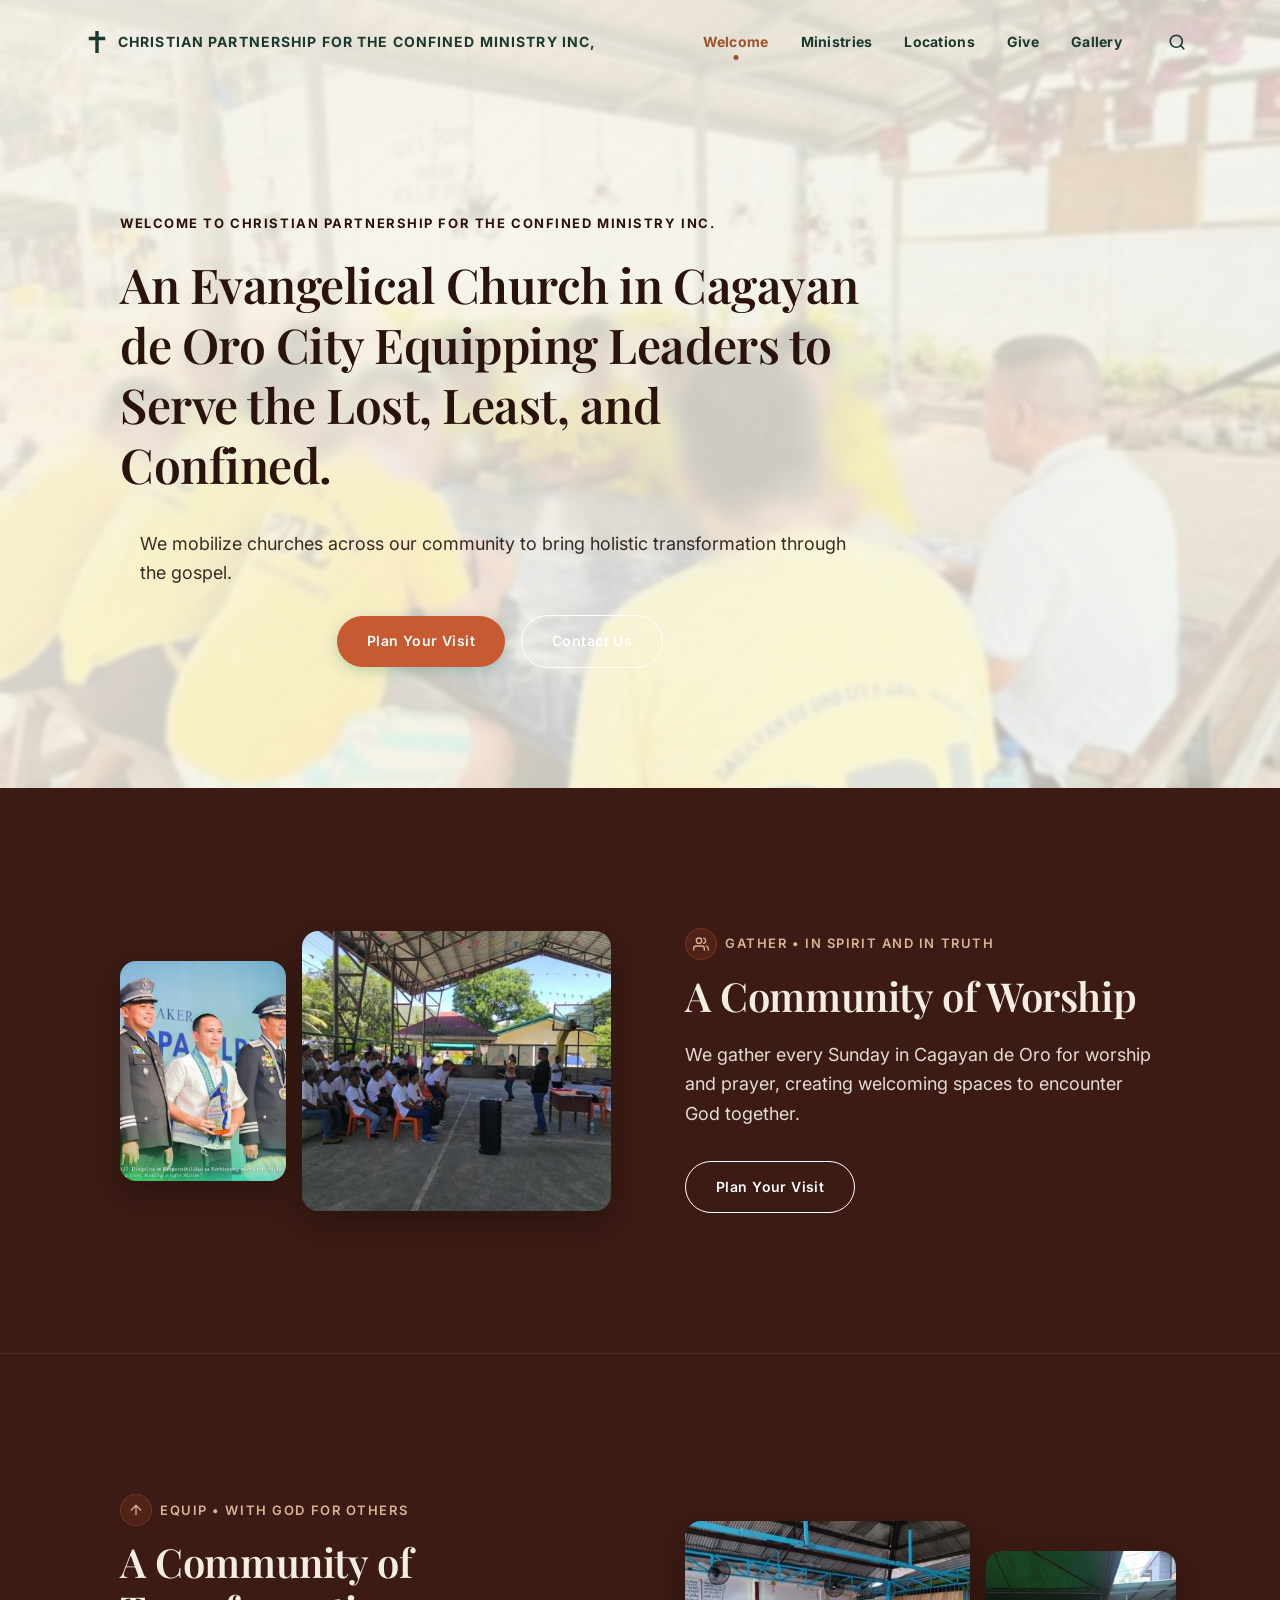
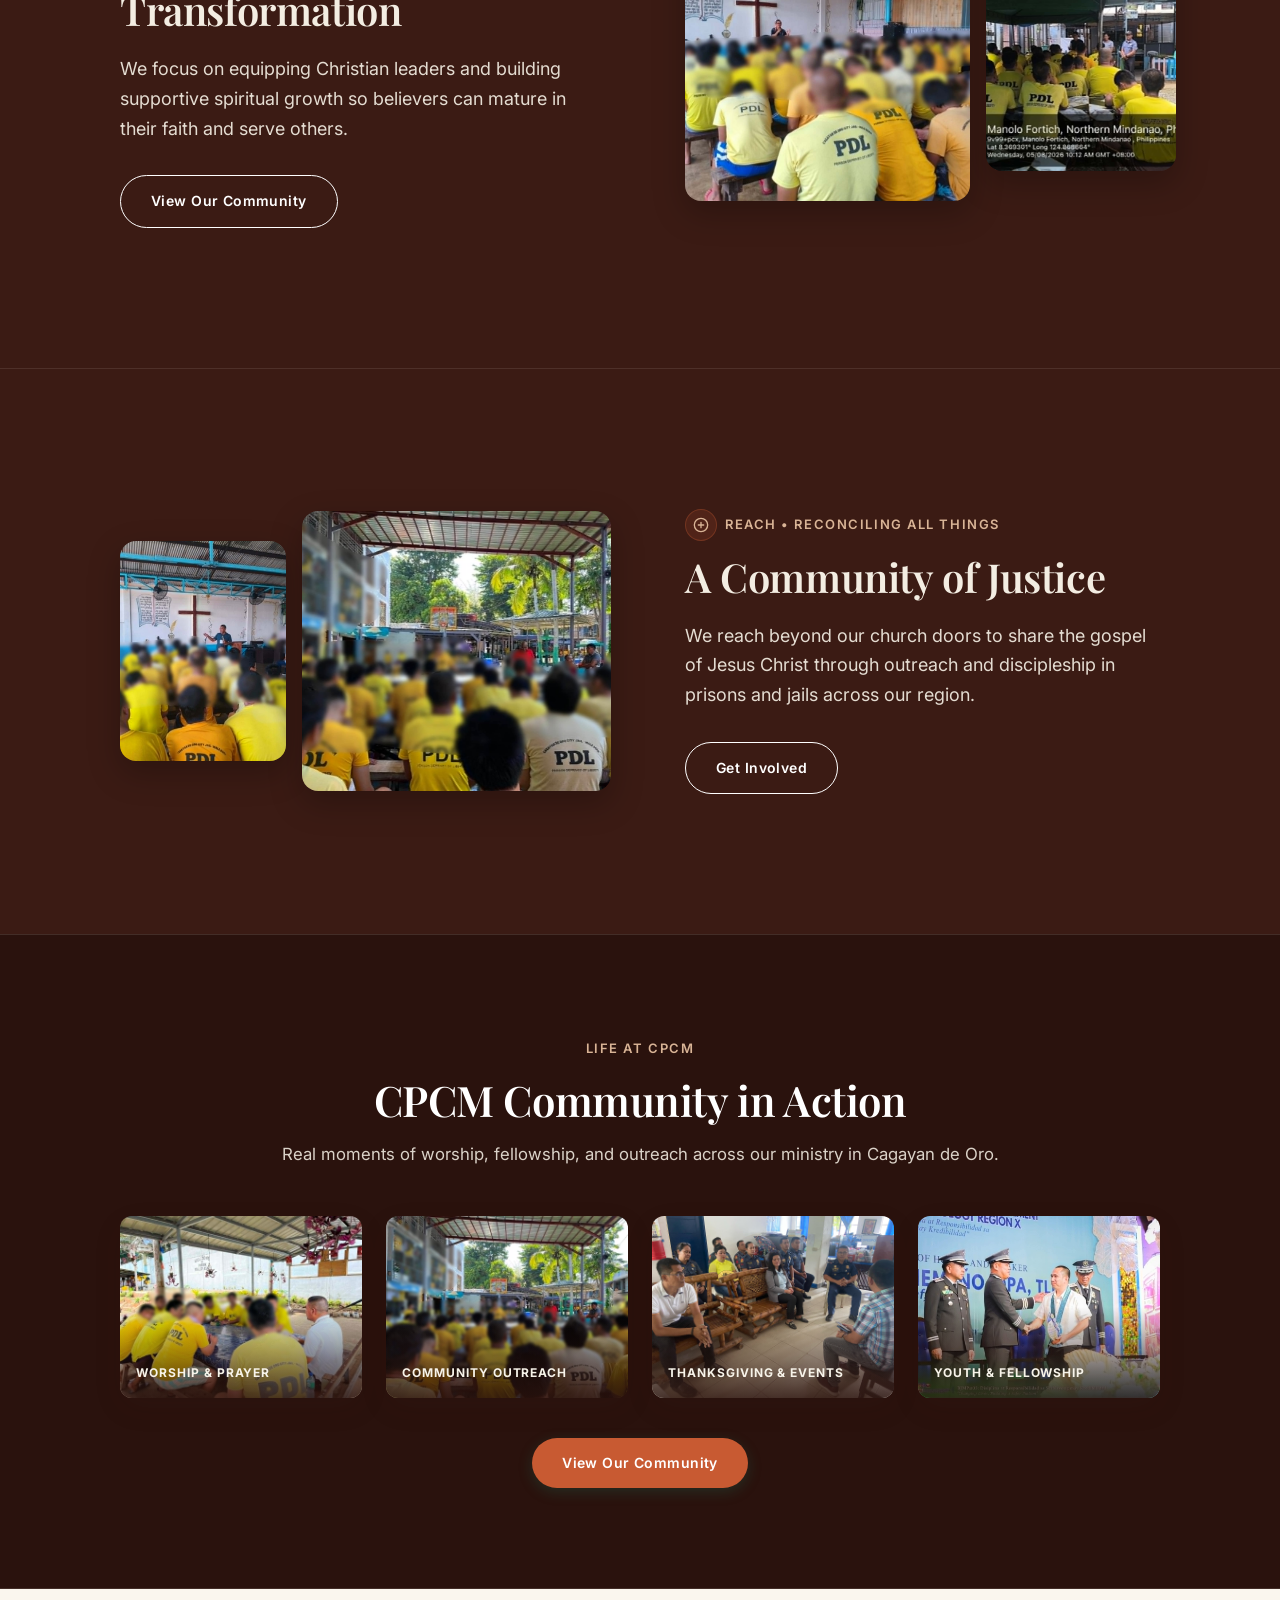
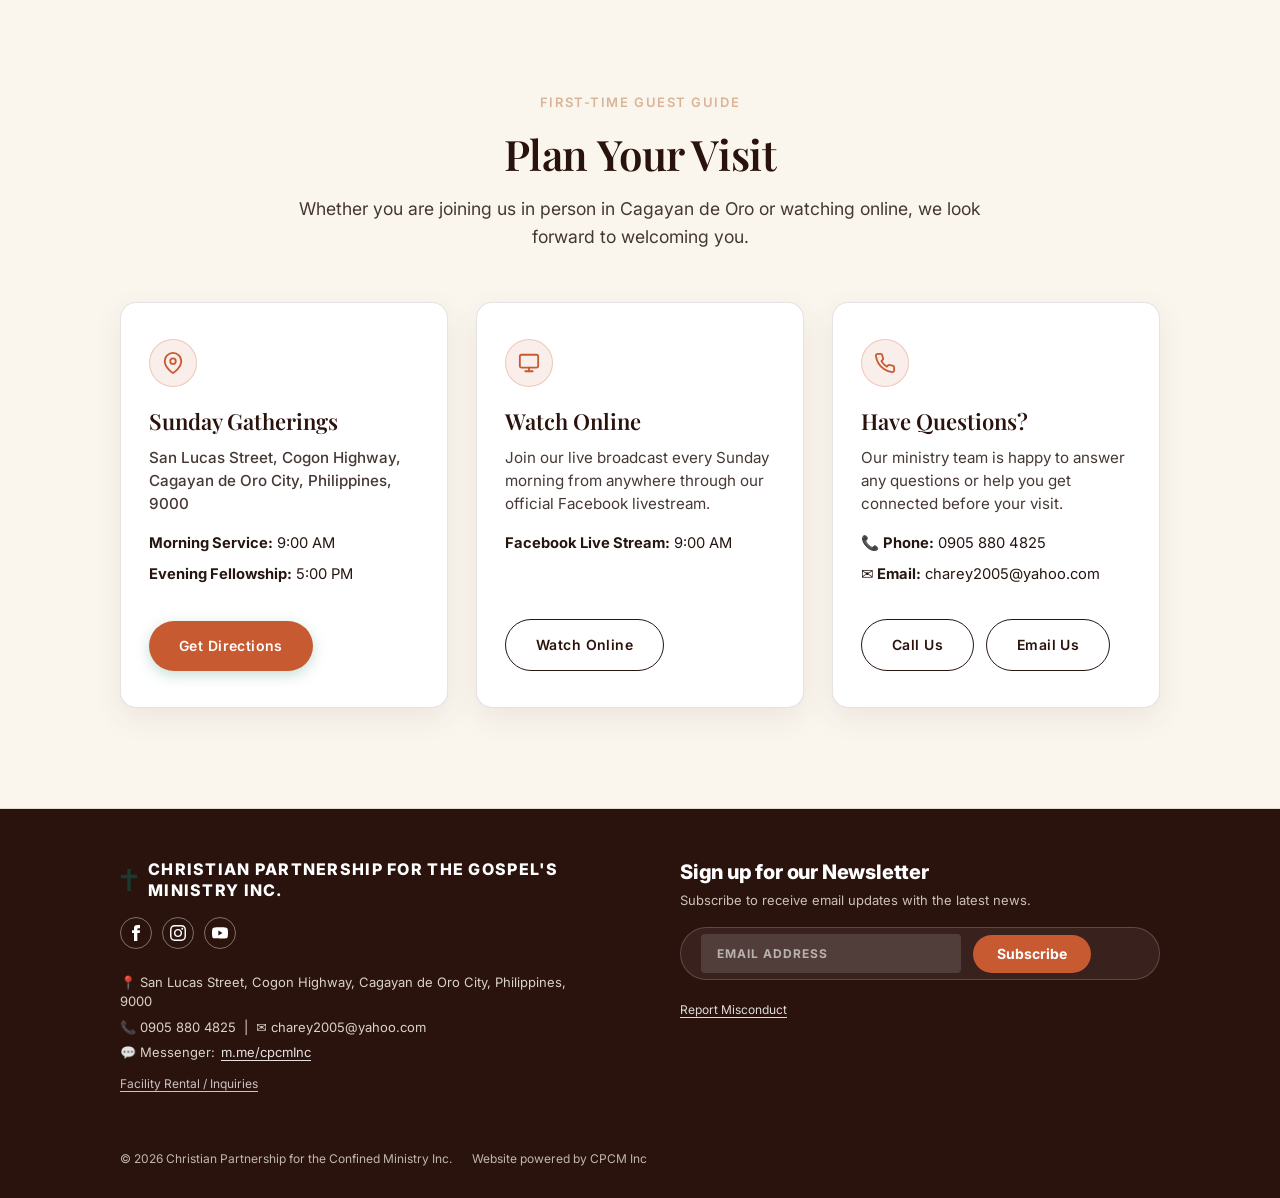
==== commit 4ffd1576: "added gallery page" ====
--- a/index.html
+++ b/index.html
@@ -223,6 +223,26 @@
       transform: translateY(-2px);
     }
 
+    .btn-outline-dark {
+      border: 1.5px solid var(--color-text-dark);
+      background-color: transparent;
+      color: var(--color-forest-dark);
+    }
+
+    .btn-outline-dark:hover,
+    .btn-outline-dark:focus-visible {
+      background-color: var(--color-forest-dark);
+      color: var(--color-white);
+      transform: translateY(-2px);
+    }
+
+    .btn:focus-visible,
+    a:focus-visible,
+    button:focus-visible {
+      outline: 2px solid var(--color-sage);
+      outline-offset: 3px;
+    }
+
     .btn-group {
       display: flex;
       flex-wrap: wrap;
@@ -752,6 +772,278 @@
       height: 220px;
     }
 
+    /* Pillar Identifier Badge */
+    .pillar-badge {
+      display: inline-flex;
+      align-items: center;
+      gap: 8px;
+      margin-bottom: 12px;
+    }
+
+    .pillar-icon-badge {
+      width: 32px;
+      height: 32px;
+      border-radius: 50%;
+      background-color: rgba(200, 90, 50, 0.15);
+      border: 1px solid rgba(200, 90, 50, 0.3);
+      display: inline-flex;
+      align-items: center;
+      justify-content: center;
+      color: var(--color-sage);
+      flex-shrink: 0;
+    }
+
+    .pillar-icon-badge svg {
+      width: 16px;
+      height: 16px;
+      stroke: var(--color-sage);
+      fill: none;
+      stroke-width: 2;
+      stroke-linecap: round;
+      stroke-linejoin: round;
+    }
+
+    /* Section Divider lines */
+    .feature-section-divider {
+      border-top: 1px solid rgba(243, 237, 226, 0.1);
+    }
+
+    /* ==========================================================================
+       6B. HOMEPAGE COMMUNITY PHOTO PREVIEW SECTION
+       ========================================================================== */
+    .community-preview-section {
+      background-color: var(--color-forest-dark);
+      color: var(--color-text-light);
+      padding: var(--section-pad-mobile) 0;
+      border-top: 1px solid rgba(243, 237, 226, 0.12);
+      border-bottom: 1px solid rgba(243, 237, 226, 0.12);
+    }
+
+    @media (min-width: 768px) {
+      .community-preview-section {
+        padding: 100px 0;
+      }
+    }
+
+    .community-preview-header {
+      text-align: center;
+      max-width: 720px;
+      margin: 0 auto 48px auto;
+    }
+
+    .community-preview-header h2 {
+      font-family: var(--font-serif);
+      font-size: clamp(28px, 3.5vw, 42px);
+      color: var(--color-white);
+      margin-bottom: 16px;
+    }
+
+    .community-preview-lead {
+      font-size: 1.05rem;
+      color: var(--color-text-light);
+      opacity: 0.88;
+      line-height: 1.6;
+    }
+
+    .community-preview-grid {
+      display: grid;
+      grid-template-columns: 1fr;
+      gap: 20px;
+      margin-bottom: 40px;
+    }
+
+    @media (min-width: 600px) {
+      .community-preview-grid {
+        grid-template-columns: repeat(2, 1fr);
+      }
+    }
+
+    @media (min-width: 992px) {
+      .community-preview-grid {
+        grid-template-columns: repeat(4, 1fr);
+        gap: 24px;
+      }
+    }
+
+    .community-preview-card {
+      position: relative;
+      border-radius: 12px;
+      overflow: hidden;
+      aspect-ratio: 4 / 3;
+      box-shadow: var(--shadow-subtle);
+      transition: var(--transition-smooth);
+      background-color: rgba(255, 255, 255, 0.05);
+    }
+
+    .community-preview-card:hover {
+      transform: translateY(-4px);
+      box-shadow: var(--shadow-hover);
+    }
+
+    .community-preview-card img {
+      width: 100%;
+      height: 100%;
+      object-fit: cover;
+      transition: transform 0.4s ease;
+    }
+
+    .community-preview-card:hover img {
+      transform: scale(1.05);
+    }
+
+    .community-preview-overlay {
+      position: absolute;
+      inset: 0;
+      background: linear-gradient(180deg, transparent 50%, rgba(42, 18, 13, 0.85) 100%);
+      display: flex;
+      align-items: flex-end;
+      padding: 16px;
+    }
+
+    .community-preview-tag {
+      font-size: 12px;
+      font-weight: 700;
+      letter-spacing: 0.08em;
+      text-transform: uppercase;
+      color: var(--color-cream);
+    }
+
+    .community-preview-cta-wrap {
+      text-align: center;
+    }
+
+    /* ==========================================================================
+       PLAN YOUR VISIT SECTION
+       ========================================================================== */
+    .plan-visit-section {
+      padding: var(--section-pad-mobile) 0;
+      background-color: var(--color-cream-light);
+      border-bottom: 1px solid var(--color-border-dark);
+    }
+
+    @media (min-width: 992px) {
+      .plan-visit-section {
+        padding: 100px 0;
+      }
+    }
+
+    .section-header-center {
+      text-align: center;
+      max-width: 700px;
+      margin: 0 auto 50px auto;
+    }
+
+    .section-header-center h2 {
+      font-family: var(--font-serif);
+      font-size: clamp(28px, 3.5vw, 42px);
+      color: var(--color-forest-dark);
+      margin-bottom: 16px;
+    }
+
+    .section-lead-text {
+      font-size: 1.1rem;
+      color: var(--color-text-dark);
+      opacity: 0.85;
+      line-height: 1.6;
+    }
+
+    .plan-visit-grid {
+      display: grid;
+      grid-template-columns: 1fr;
+      gap: 32px;
+    }
+
+    @media (min-width: 768px) {
+      .plan-visit-grid {
+        grid-template-columns: repeat(3, 1fr);
+        gap: 28px;
+      }
+    }
+
+    .plan-card {
+      background-color: var(--color-white);
+      border-radius: 16px;
+      padding: 36px 28px;
+      box-shadow: var(--shadow-subtle);
+      border: 1px solid var(--color-border-dark);
+      display: flex;
+      flex-direction: column;
+      transition: var(--transition-smooth);
+    }
+
+    .plan-card:hover {
+      transform: translateY(-4px);
+      box-shadow: var(--shadow-hover);
+    }
+
+    .plan-card-icon-badge {
+      width: 48px;
+      height: 48px;
+      border-radius: 50%;
+      background-color: rgba(200, 90, 50, 0.1);
+      border: 1px solid rgba(200, 90, 50, 0.25);
+      display: flex;
+      align-items: center;
+      justify-content: center;
+      color: var(--color-teal-btn);
+      margin-bottom: 20px;
+      flex-shrink: 0;
+    }
+
+    .plan-card-icon-badge svg {
+      width: 22px;
+      height: 22px;
+      stroke: var(--color-teal-btn);
+      fill: none;
+      stroke-width: 2;
+      stroke-linecap: round;
+      stroke-linejoin: round;
+    }
+
+    .plan-card h3 {
+      font-family: var(--font-serif);
+      font-size: 22px;
+      color: var(--color-forest-dark);
+      margin-bottom: 12px;
+    }
+
+    .plan-card p {
+      font-size: 0.95rem;
+      color: var(--color-text-dark);
+      opacity: 0.85;
+      margin-bottom: 16px;
+      line-height: 1.5;
+    }
+
+    .plan-card-address {
+      font-weight: 500;
+    }
+
+    .plan-times-list,
+    .plan-contact-list {
+      list-style: none;
+      padding: 0;
+      margin: 0 0 24px 0;
+      font-size: 0.92rem;
+    }
+
+    .plan-times-list li,
+    .plan-contact-list li {
+      margin-bottom: 8px;
+      color: var(--color-text-dark);
+    }
+
+    .plan-card-actions {
+      margin-top: auto;
+    }
+
+    .plan-card-actions-row {
+      margin-top: auto;
+      display: flex;
+      gap: 12px;
+      flex-wrap: wrap;
+    }
+
 
     /* ==========================================================================
        7. SERVICE TIMES / LOCATION SECTION ("Join us on Sundays")
@@ -981,6 +1273,22 @@
       align-items: center;
       gap: 12px;
       margin-bottom: 16px;
+    }
+
+    .newsletter-feedback-msg {
+      margin-top: 10px;
+      font-size: 13px;
+      line-height: 1.4;
+      color: #fce7f3;
+      background-color: rgba(255, 255, 255, 0.12);
+      border-left: 3px solid var(--color-sage);
+      padding: 10px 14px;
+      border-radius: 4px;
+      display: none;
+    }
+
+    .newsletter-feedback-msg.active {
+      display: block;
     }
 
     .newsletter-input-dark {
@@ -1155,9 +1463,8 @@
         <ul class="nav-list">
           <li><a href="#welcome" class="nav-link active">Welcome</a></li>
           <li><a href="#worship" class="nav-link">Ministries</a></li>
-          <li><a href="#locations" class="nav-link">Locations</a></li>
-          <li><a href="#transformation" class="nav-link">Events</a></li>
-          <li><a href="#justice" class="nav-link">Give</a></li>
+          <li><a href="#plan-your-visit" class="nav-link">Locations</a></li>
+          <li><a href="#contact" class="nav-link">Give</a></li>
           <li><a href="gallery.html" class="nav-link">Gallery</a></li>
           <li>
             <button class="search-trigger-btn" id="search-open-btn" aria-label="Open Search">
@@ -1186,12 +1493,11 @@
     <ul class="mobile-nav-list">
       <li><a href="#welcome" class="mobile-nav-link active">Welcome</a></li>
       <li><a href="#worship" class="mobile-nav-link">Ministries</a></li>
-      <li><a href="#locations" class="mobile-nav-link">Locations</a></li>
-      <li><a href="#transformation" class="mobile-nav-link">Events</a></li>
-      <li><a href="#justice" class="mobile-nav-link">Give</a></li>
+      <li><a href="#plan-your-visit" class="mobile-nav-link">Locations</a></li>
+      <li><a href="#contact" class="mobile-nav-link">Give</a></li>
     </ul>
     <div style="margin-top: auto;">
-      <a href="#locations" class="btn btn-teal-pill" style="width: 100%;">Contact Us</a>
+      <a href="#contact" class="btn btn-teal-pill" style="width: 100%;">Contact Us</a>
     </div>
   </aside>
 
@@ -1208,11 +1514,13 @@
 
     <div class="container">
       <div class="hero-content">
-        <span class="eyebrow hero-eyebrow">EVANGELICAL CHURCH • WELCOME TO CHRISTIAN PARTNERSHIP FOR THE CONFINED
-          MINISTRY INC,</span>
-        <h1 class="hero-title">The mission of the church is to train leaders and mobilize churches to bring holistic
-          transformation to the lost, least and last people of society through the power of gospel.</h1>
-        <a href="#locations" class="btn btn-teal-pill">Contact Us</a>
+        <span class="eyebrow hero-eyebrow">WELCOME TO CHRISTIAN PARTNERSHIP FOR THE CONFINED MINISTRY INC.</span>
+        <h1 class="hero-title">An Evangelical Church in Cagayan de Oro City Equipping Leaders to Serve the Lost, Least, and Confined.</h1>
+        <p class="hero-description" style="max-width: 720px; margin: 0 auto 28px auto; font-size: 1.125rem; opacity: 0.9; line-height: 1.6;">We mobilize churches across our community to bring holistic transformation through the gospel.</p>
+        <div class="btn-group" style="justify-content: center;">
+          <a href="#plan-your-visit" class="btn btn-teal-pill">Plan Your Visit</a>
+          <a href="#contact" class="btn btn-outline-pill">Contact Us</a>
+        </div>
       </div>
     </div>
   </section>
@@ -1221,7 +1529,7 @@
 
 
   <!-- ==========================================================================
-       4. FEATURE SECTION 1 — "A Community of Worship" (Block 1: Images Left | Text Right)
+       4. FEATURE SECTION 1 — "A Community of Worship" (GATHER)
        ========================================================================== -->
   <section class="feature-section" id="worship">
     <div class="container">
@@ -1231,18 +1539,28 @@
         <div class="feature-collage-block">
           <div class="collage-container collage-style-1">
             <img src="images/08946c86-fdfc-45ee-a84c-e0edcb708e23.jfif" alt="Communion elements on wooden table"
-              class="collage-img img-secondary">
+              class="collage-img img-secondary" loading="lazy" width="400" height="300">
             <img src="images/0aab174a-6def-4ff8-bf45-190cedb0be4d.jfif" alt="Congregation worship scene"
-              class="collage-img img-primary">
+              class="collage-img img-primary" loading="lazy" width="600" height="400">
           </div>
         </div>
 
         <!-- Right: Text Block -->
         <div class="feature-text-block">
-          <span class="eyebrow">IN SPIRIT AND IN TRUTH</span>
+          <div class="pillar-badge">
+            <span class="pillar-icon-badge" aria-hidden="true">
+              <svg viewBox="0 0 24 24">
+                <path d="M17 21v-2a4 4 0 0 0-4-4H5a4 4 0 0 0-4 4v2" />
+                <circle cx="9" cy="7" r="4" />
+                <path d="M23 21v-2a4 4 0 0 0-3-3.87" />
+                <path d="M16 3.13a4 4 0 0 1 0 7.75" />
+              </svg>
+            </span>
+            <span class="eyebrow" style="margin-bottom: 0;">GATHER &bull; IN SPIRIT AND IN TRUTH</span>
+          </div>
           <h2>A Community of Worship</h2>
-          <p class="body-text">We create sacred spaces where people of diverse backgrounds can encounter and celebrate Christ.</p>
-          <a href="#locations" class="btn btn-outline-pill">What We Believe</a>
+          <p class="body-text">We gather every Sunday in Cagayan de Oro for worship and prayer, creating welcoming spaces to encounter God together.</p>
+          <a href="#plan-your-visit" class="btn btn-outline-pill">Plan Your Visit</a>
         </div>
 
       </div>
@@ -1251,27 +1569,34 @@
 
 
   <!-- ==========================================================================
-       5. FEATURE SECTION 2 — "A Community of Transformation" (Block 2: Text Left | Images Right)
+       5. FEATURE SECTION 2 — "A Community of Transformation" (EQUIP)
        ========================================================================== -->
-  <section class="feature-section feature-mirrored" id="transformation">
+  <section class="feature-section feature-mirrored feature-section-divider" id="transformation">
     <div class="container">
       <div class="feature-grid">
 
         <!-- Left: Text Block -->
         <div class="feature-text-block">
-          <span class="eyebrow">WITH GOD FOR OTHERS</span>
+          <div class="pillar-badge">
+            <span class="pillar-icon-badge" aria-hidden="true">
+              <svg viewBox="0 0 24 24">
+                <path d="M12 19V5M5 12l7-7 7 7" />
+              </svg>
+            </span>
+            <span class="eyebrow" style="margin-bottom: 0;">EQUIP &bull; WITH GOD FOR OTHERS</span>
+          </div>
           <h2>A Community of Transformation</h2>
-          <p class="body-text">We walk together towards wholeness, as we become followers of Jesus.</p>
-          <a href="#locations" class="btn btn-outline-pill">Learn More</a>
+          <p class="body-text">We focus on equipping Christian leaders and building supportive spiritual growth so believers can mature in their faith and serve others.</p>
+          <a href="gallery.html" class="btn btn-outline-pill">View Our Community</a>
         </div>
 
         <!-- Right: Two-Image Stack Collage (Mirrored Layout) -->
         <div class="feature-collage-block">
           <div class="collage-container collage-style-2">
             <img src="images/588e509f-d9ae-4d91-82ce-46c5da46464c.jfif" alt="Small group event gathering"
-              class="collage-img img-primary">
+              class="collage-img img-primary" loading="lazy" width="600" height="400">
             <img src="images/680fa8af-c802-4322-9f04-9d6233847f49.jfif" alt="Fellowship gathering at table"
-              class="collage-img img-secondary">
+              class="collage-img img-secondary" loading="lazy" width="400" height="300">
           </div>
         </div>
 
@@ -1281,9 +1606,9 @@
 
 
   <!-- ==========================================================================
-       6. FEATURE SECTION 3 — "A Community of Justice" (Block 3: Images Left | Text Right)
+       6. FEATURE SECTION 3 — "A Community of Justice" (REACH)
        ========================================================================== -->
-  <section class="feature-section" id="justice">
+  <section class="feature-section feature-section-divider" id="justice">
     <div class="container">
       <div class="feature-grid">
 
@@ -1291,21 +1616,26 @@
         <div class="feature-collage-block">
           <div class="collage-container collage-style-1">
             <img src="images/791af3e1-f908-4545-84da-49698ac3ec84.jfif"
-              alt="Handwritten encouragement note next to coffee mug" class="collage-img img-secondary">
+              alt="Handwritten encouragement note next to coffee mug" class="collage-img img-secondary" loading="lazy" width="400" height="300">
             <img src="images/809c2114-9328-4f92-b24e-7929de5f0009.jfif"
-              alt="Volunteer serving food at community kitchen" class="collage-img img-primary">
+              alt="Volunteer serving food at community kitchen" class="collage-img img-primary" loading="lazy" width="600" height="400">
           </div>
         </div>
 
         <!-- Right: Text Block -->
         <div class="feature-text-block">
-          <span class="eyebrow">RECONCILING ALL THINGS</span>
+          <div class="pillar-badge">
+            <span class="pillar-icon-badge" aria-hidden="true">
+              <svg viewBox="0 0 24 24">
+                <circle cx="12" cy="12" r="10" />
+                <path d="M12 8v8M8 12h8" />
+              </svg>
+            </span>
+            <span class="eyebrow" style="margin-bottom: 0;">REACH &bull; RECONCILING ALL THINGS</span>
+          </div>
           <h2>A Community of Justice</h2>
-          <p class="body-text">We practice sharing Christ's redemptive love and beauty with our community and the world.</p>
-          <div class="btn-group">
-            <a href="#locations" class="btn btn-outline-pill">Local</a>
-            <a href="#locations" class="btn btn-outline-pill">Global</a>
-          </div>
+          <p class="body-text">We reach beyond our church doors to share the gospel of Jesus Christ through outreach and discipleship in prisons and jails across our region.</p>
+          <a href="#plan-your-visit" class="btn btn-outline-pill">Get Involved</a>
         </div>
 
       </div>
@@ -1314,81 +1644,121 @@
 
 
   <!-- ==========================================================================
-       7. LOCATION & GATHERINGS SECTION ("Join us on Sundays")
+       6B. HOMEPAGE COMMUNITY PHOTO PREVIEW SECTION
        ========================================================================== -->
-  <section class="service-times-section" id="locations">
-    <div class="container service-container">
-
-      <div class="service-header">
-        <span class="eyebrow eyebrow-dark">LOCATIONS & SERVICE TIMES</span>
-        <h2>Join us on Sundays</h2>
+  <section class="community-preview-section">
+    <div class="container">
+      <div class="community-preview-header">
+        <span class="eyebrow">LIFE AT CPCM</span>
+        <h2>CPCM Community in Action</h2>
+        <p class="community-preview-lead">Real moments of worship, fellowship, and outreach across our ministry in Cagayan de Oro.</p>
       </div>
 
-      <!-- Category 1 Header: Onsite -->
-      <span class="section-category-title">Onsite Services</span>
-      <ul class="service-list">
-
-        <li class="service-row">
-          <span class="service-name">Cagayan de Oro Main</span>
-          <span class="service-address">
-            <svg class="service-icon" viewBox="0 0 24 24">
-              <path d="M21 10c0 7-9 13-9 13s-9-6-9-13a9 9 0 0 1 18 0z"></path>
-              <circle cx="12" cy="10" r="3"></circle>
+      <div class="community-preview-grid">
+        <div class="community-preview-card">
+          <img src="images/04049e8e-2781-45a4-b405-ed1c49c8228a.jfif" alt="Main Congregation Worship" loading="lazy" width="400" height="300">
+          <div class="community-preview-overlay">
+            <span class="community-preview-tag">Worship & Prayer</span>
+          </div>
+        </div>
+        <div class="community-preview-card">
+          <img src="images/809c2114-9328-4f92-b24e-7929de5f0009.jfif" alt="Feeding & Care Community Outreach" loading="lazy" width="400" height="300">
+          <div class="community-preview-overlay">
+            <span class="community-preview-tag">Community Outreach</span>
+          </div>
+        </div>
+        <div class="community-preview-card">
+          <img src="images/63ec8a36-4f36-4144-a654-1a6d167fb2c2.jfif" alt="Annual Thanksgiving Party" loading="lazy" width="400" height="300">
+          <div class="community-preview-overlay">
+            <span class="community-preview-tag">Thanksgiving & Events</span>
+          </div>
+        </div>
+        <div class="community-preview-card">
+          <img src="images/48492d1f-f665-4e8c-8c70-81cc667b6ff1.jfif" alt="Youth Leadership Fellowship" loading="lazy" width="400" height="300">
+          <div class="community-preview-overlay">
+            <span class="community-preview-tag">Youth & Fellowship</span>
+          </div>
+        </div>
+      </div>
+
+      <div class="community-preview-cta-wrap">
+        <a href="gallery.html" class="btn btn-teal-pill">View Our Community</a>
+      </div>
+    </div>
+  </section>
+
+
+  <!-- ==========================================================================
+       7. PLAN YOUR VISIT SECTION
+       ========================================================================== -->
+  <section class="plan-visit-section" id="plan-your-visit">
+    <div class="container">
+      <div class="section-header-center">
+        <span class="eyebrow">FIRST-TIME GUEST GUIDE</span>
+        <h2>Plan Your Visit</h2>
+        <p class="section-lead-text">Whether you are joining us in person in Cagayan de Oro or watching online, we look forward to welcoming you.</p>
+      </div>
+
+      <div class="plan-visit-grid">
+        
+        <!-- Card 1: Onsite Sunday Service -->
+        <div class="plan-card">
+          <div class="plan-card-icon-badge" aria-hidden="true">
+            <svg viewBox="0 0 24 24">
+              <path d="M21 10c0 7-9 13-9 13s-9-6-9-13a9 9 0 0 1 18 0z" />
+              <circle cx="12" cy="10" r="3" />
             </svg>
-            San Lucas Street, Cogon Highway, Cagayan de Oro City, Philippines, 9000
-          </span>
-          <span class="service-time">
-            <svg class="service-icon" viewBox="0 0 24 24">
-              <circle cx="12" cy="12" r="10"></circle>
-              <polyline points="12 6 12 12 16 14"></polyline>
+          </div>
+          <h3>Sunday Gatherings</h3>
+          <p class="plan-card-address">San Lucas Street, Cogon Highway, Cagayan de Oro City, Philippines, 9000</p>
+          <ul class="plan-times-list">
+            <li><strong>Morning Service:</strong> 9:00 AM</li>
+            <li><strong>Evening Fellowship:</strong> 5:00 PM</li>
+          </ul>
+          <div class="plan-card-actions">
+            <a href="https://maps.google.com/?q=San+Lucas+Street,+Cogon+Highway,+Cagayan+de+Oro+City,+Philippines" target="_blank" rel="noopener" class="btn btn-teal-pill">Get Directions</a>
+          </div>
+        </div>
+
+        <!-- Card 2: Online Broadcast -->
+        <div class="plan-card">
+          <div class="plan-card-icon-badge" aria-hidden="true">
+            <svg viewBox="0 0 24 24">
+              <rect x="2" y="3" width="20" height="14" rx="2" ry="2" />
+              <line x1="8" y1="21" x2="16" y2="21" />
+              <line x1="12" y1="17" x2="12" y2="21" />
             </svg>
-            Sunday Service: 9:00 AM
-          </span>
-        </li>
-
-        <li class="service-row">
-          <span class="service-name">Evening Fellowship</span>
-          <span class="service-address">
-            <svg class="service-icon" viewBox="0 0 24 24">
-              <path d="M21 10c0 7-9 13-9 13s-9-6-9-13a9 9 0 0 1 18 0z"></path>
-              <circle cx="12" cy="10" r="3"></circle>
+          </div>
+          <h3>Watch Online</h3>
+          <p>Join our live broadcast every Sunday morning from anywhere through our official Facebook livestream.</p>
+          <ul class="plan-times-list">
+            <li><strong>Facebook Live Stream:</strong> 9:00 AM</li>
+          </ul>
+          <div class="plan-card-actions">
+            <a href="https://facebook.com/cpcmInc" target="_blank" rel="noopener" class="btn btn-outline-dark">Watch Online</a>
+          </div>
+        </div>
+
+        <!-- Card 3: Contact & Questions -->
+        <div class="plan-card">
+          <div class="plan-card-icon-badge" aria-hidden="true">
+            <svg viewBox="0 0 24 24">
+              <path d="M22 16.92v3a2 2 0 0 1-2.18 2 19.79 19.79 0 0 1-8.63-3.07 19.5 19.5 0 0 1-6-6 19.79 19.79 0 0 1-3.07-8.67A2 2 0 0 1 4.11 2h3a2 2 0 0 1 2 1.72 12.84 12.84 0 0 0 .7 2.81 2 2 0 0 1-.45 2.11L8.09 9.91a16 16 0 0 0 6 6l1.27-1.27a2 2 0 0 1 2.11-.45 12.84 12.84 0 0 0 2.81.7A2 2 0 0 1 22 16.92z" />
             </svg>
-            San Lucas Street, Cogon Highway, Cagayan de Oro City
-          </span>
-          <span class="service-time">
-            <svg class="service-icon" viewBox="0 0 24 24">
-              <circle cx="12" cy="12" r="10"></circle>
-              <polyline points="12 6 12 12 16 14"></polyline>
-            </svg>
-            Sunday Evening: 5:00 PM
-          </span>
-        </li>
-
-      </ul>
-
-      <!-- Category 2 Header: Online -->
-      <span class="section-category-title">Online Gatherings</span>
-      <ul class="service-list">
-
-        <li class="service-row">
-          <span class="service-name">Facebook Live Broadcast</span>
-          <span class="service-address">
-            <svg class="service-icon" viewBox="0 0 24 24">
-              <path d="M18 2h-3a5 5 0 0 0-5 5v3H7v4h3v8h4v-8h3l1-4h-4V7a1 1 0 0 1 1-1h3z"></path>
-            </svg>
-            facebook.com/cpcmInc (Christian Partnership for the Confined Ministry Inc,)
-          </span>
-          <span class="service-time">
-            <svg class="service-icon" viewBox="0 0 24 24">
-              <circle cx="12" cy="12" r="10"></circle>
-              <polyline points="12 6 12 12 16 14"></polyline>
-            </svg>
-            Livestream: 9:00 AM
-          </span>
-        </li>
-
-      </ul>
-
+          </div>
+          <h3>Have Questions?</h3>
+          <p>Our ministry team is happy to answer any questions or help you get connected before your visit.</p>
+          <ul class="plan-contact-list">
+            <li>📞 <strong>Phone:</strong> 0905 880 4825</li>
+            <li>✉️ <strong>Email:</strong> charey2005@yahoo.com</li>
+          </ul>
+          <div class="plan-card-actions-row">
+            <a href="tel:09058804825" class="btn btn-outline-dark">Call Us</a>
+            <a href="mailto:charey2005@yahoo.com?subject=Inquiry%20from%20Website" class="btn btn-outline-dark">Email Us</a>
+          </div>
+        </div>
+
+      </div>
     </div>
   </section>
 
@@ -1400,7 +1770,7 @@
       <div class="footer-grid-2col">
 
         <!-- Left Column: Logo, Social Icons, Contact & Info -->
-        <div class="footer-left-col">
+        <div class="footer-left-col" id="contact">
           <div class="footer-brand">
             <svg class="cross-icon" viewBox="0 0 24 32" aria-hidden="true" style="width: 18px; height: 22px;">
               <path d="M9.5 0H14.5V8.5H24V13.5H14.5V32H9.5V13.5H0V8.5H9.5V0Z" />
@@ -1433,7 +1803,7 @@
             <li>📞 0905 880 4825 &nbsp;|&nbsp; ✉️ charey2005@yahoo.com</li>
             <li>💬 Messenger: <a href="https://m.me/cpcmInc" target="_blank" rel="noopener">m.me/cpcmInc</a></li>
             <li style="margin-top: 6px;">
-              <a href="#locations" class="footer-helper-link">Facility Rental / Inquiries</a>
+              <a href="mailto:charey2005@yahoo.com?subject=Facility%20Rental%20Inquiry" class="footer-helper-link">Facility Rental / Inquiries</a>
             </li>
           </ul>
         </div>
@@ -1442,12 +1812,13 @@
         <div class="footer-newsletter-box">
           <h3>Sign up for our Newsletter</h3>
           <p>Subscribe to receive email updates with the latest news.</p>
-          <form class="newsletter-form-inline" onsubmit="handleSubscribe(event)">
-            <input type="email" placeholder="EMAIL ADDRESS" class="newsletter-input-dark" required aria-label="Email Address">
+          <form class="newsletter-form-inline" id="index-newsletter-form" onsubmit="handleSubscribe(event)">
+            <input type="email" id="index-newsletter-email" placeholder="EMAIL ADDRESS" class="newsletter-input-dark" required aria-label="Email Address">
             <button type="submit" class="btn-emerald-pill">Subscribe</button>
           </form>
-          <div>
-            <a href="#locations" class="footer-helper-link">Report Misconduct</a>
+          <div id="index-newsletter-feedback" class="newsletter-feedback-msg" role="status" aria-live="polite"></div>
+          <div style="margin-top: 12px;">
+            <a href="mailto:charey2005@yahoo.com?subject=Report%20Misconduct" class="footer-helper-link">Report Misconduct</a>
           </div>
         </div>
 
@@ -1564,9 +1935,13 @@
     // 5. Subscription Feedback Toast
     function handleSubscribe(e) {
       e.preventDefault();
-      const input = e.target.querySelector('input[type="email"]');
-      if (input && input.value) {
-        alert(`Thank you for subscribing to Christian Partnership for the Confined Ministry Inc, with ${input.value}!`);
+      const feedback = document.getElementById('index-newsletter-feedback');
+      const input = document.getElementById('index-newsletter-email');
+      if (feedback) {
+        feedback.textContent = "Newsletter signup isn't available yet. Please contact CPCM if you'd like to receive updates.";
+        feedback.classList.add('active');
+      }
+      if (input) {
         input.value = '';
       }
     }
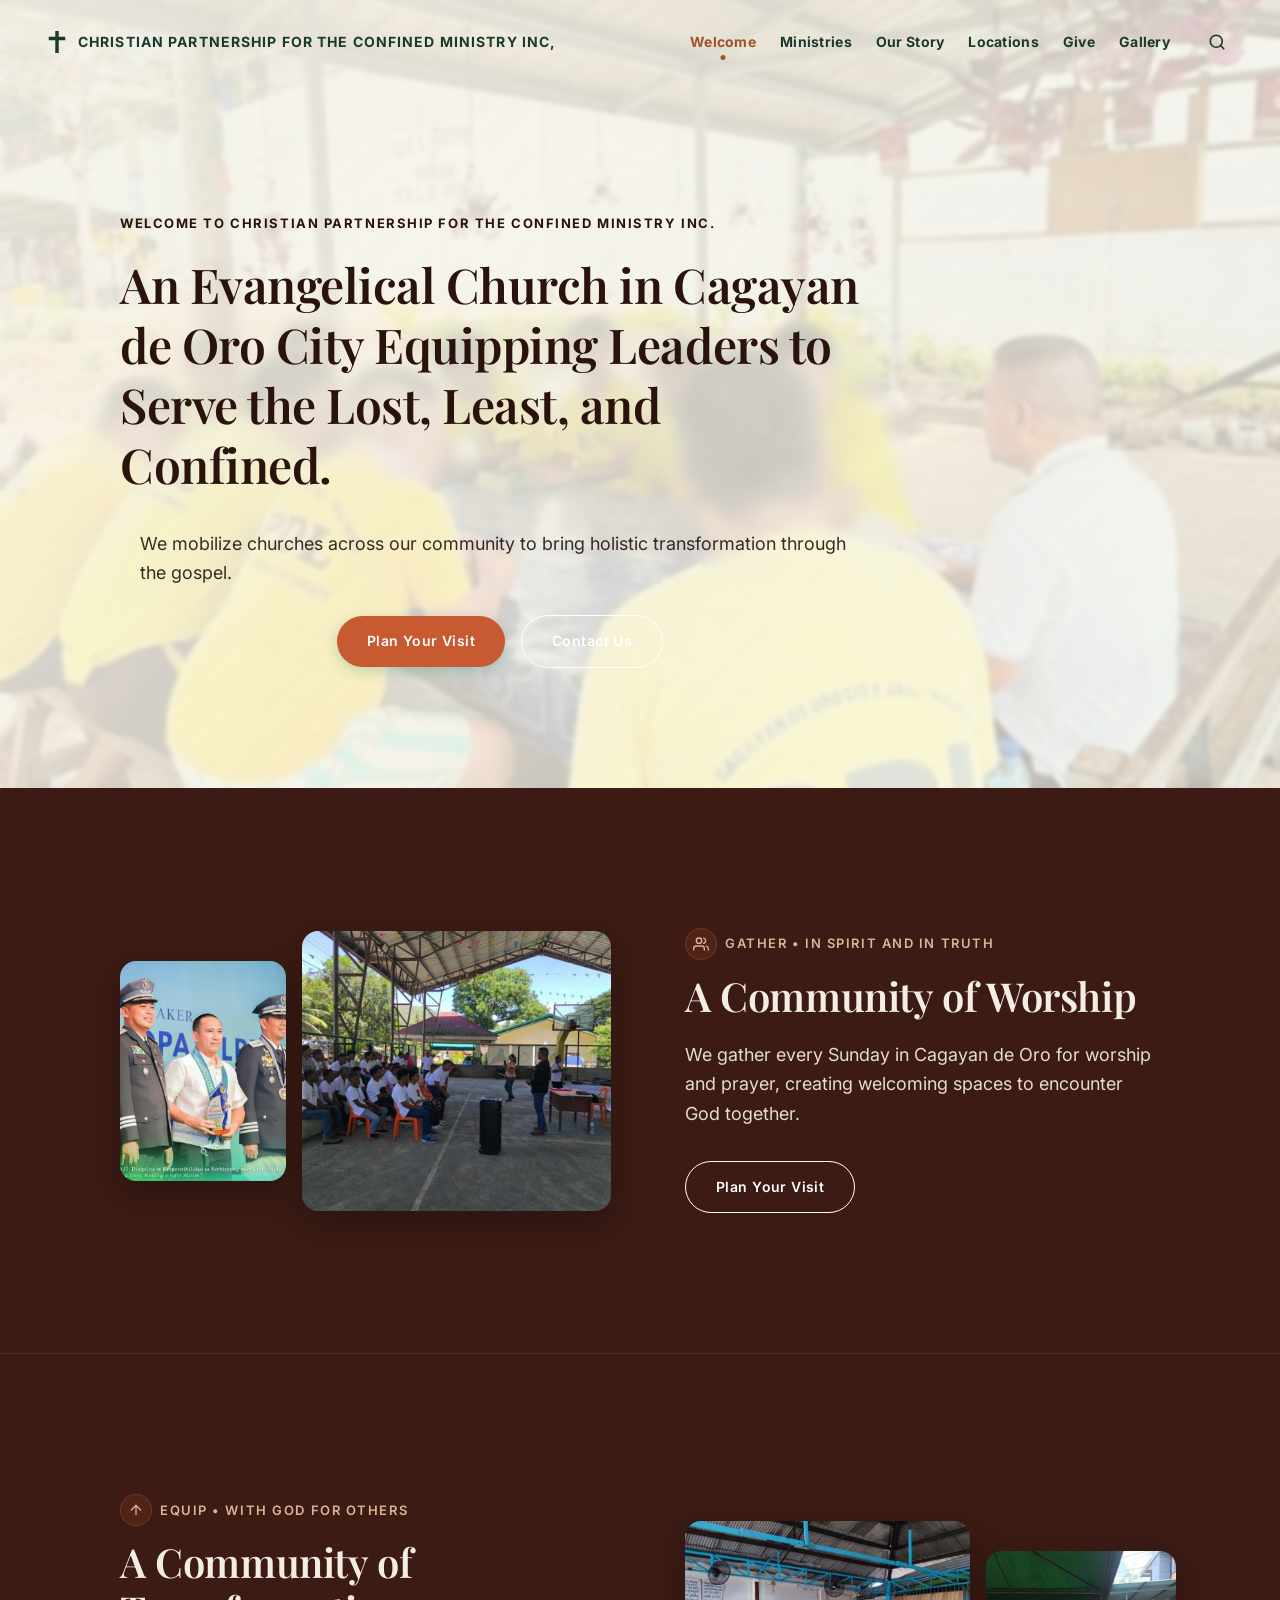
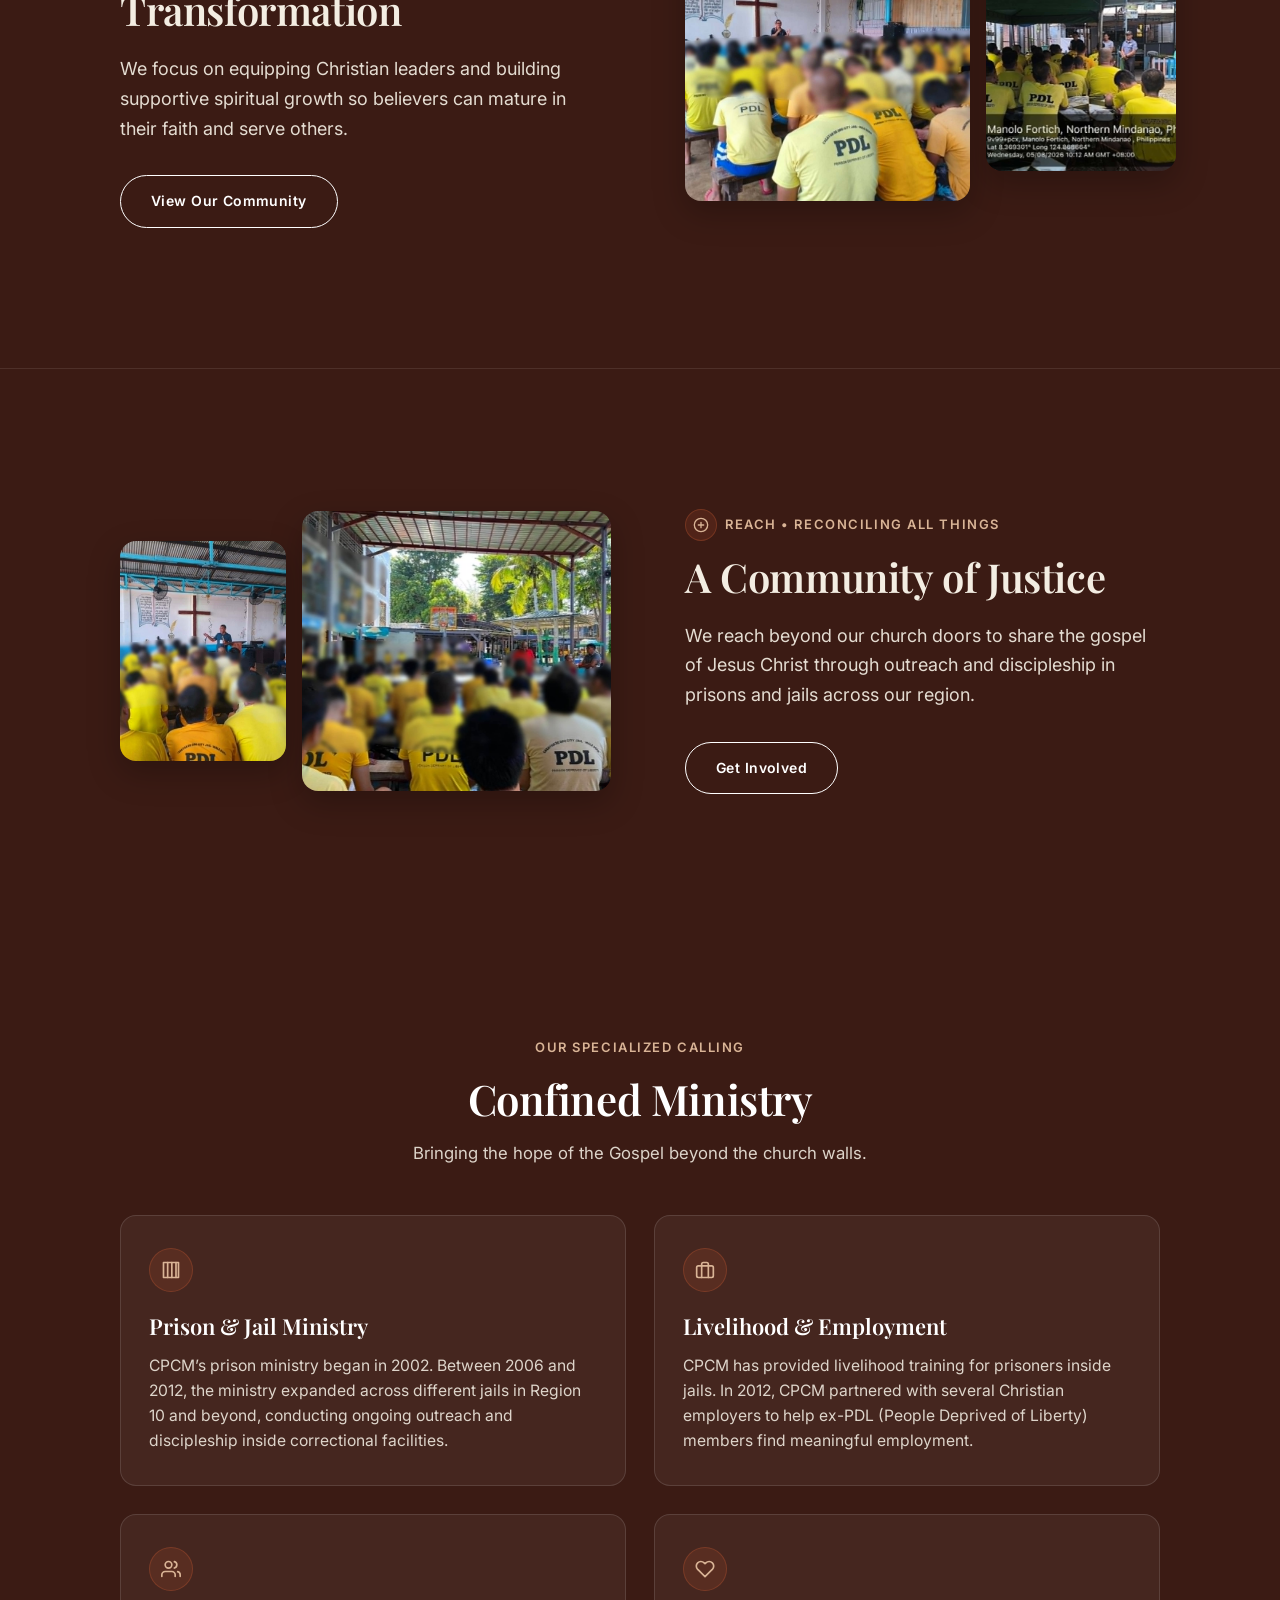
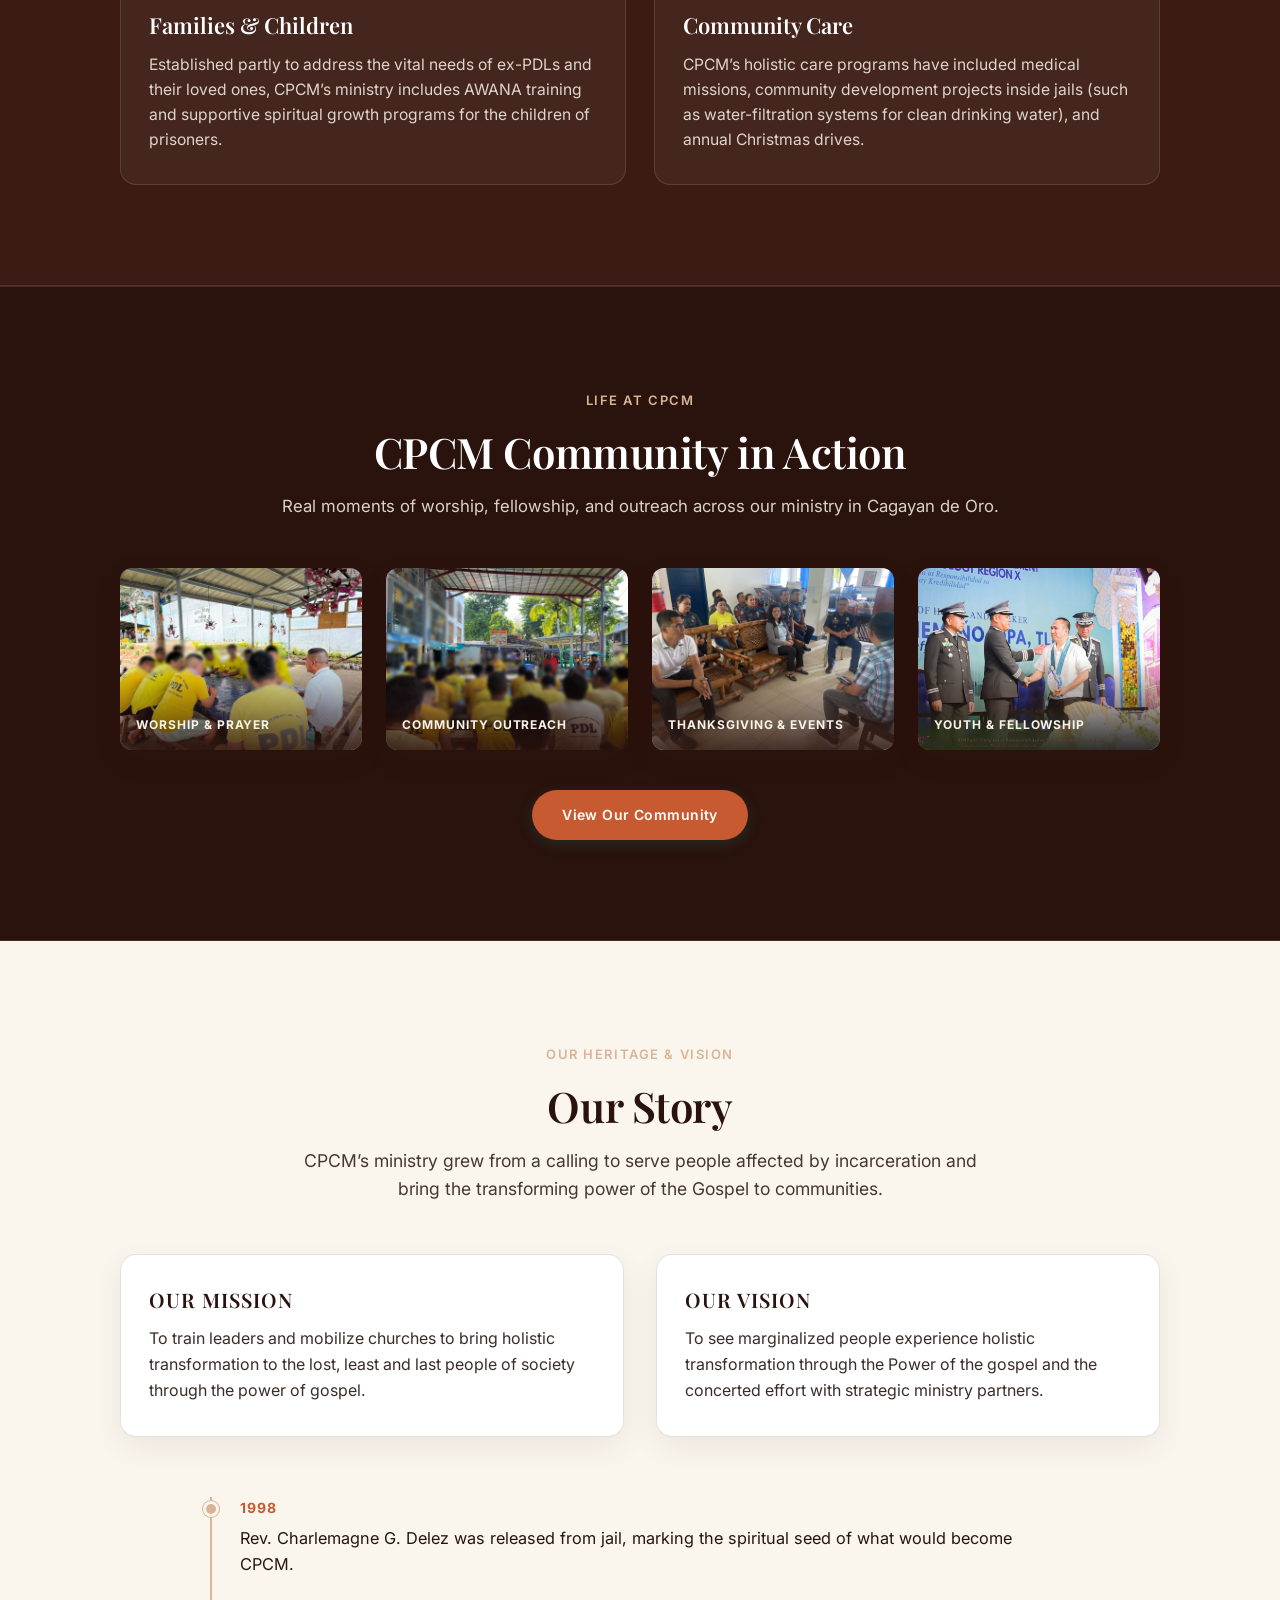
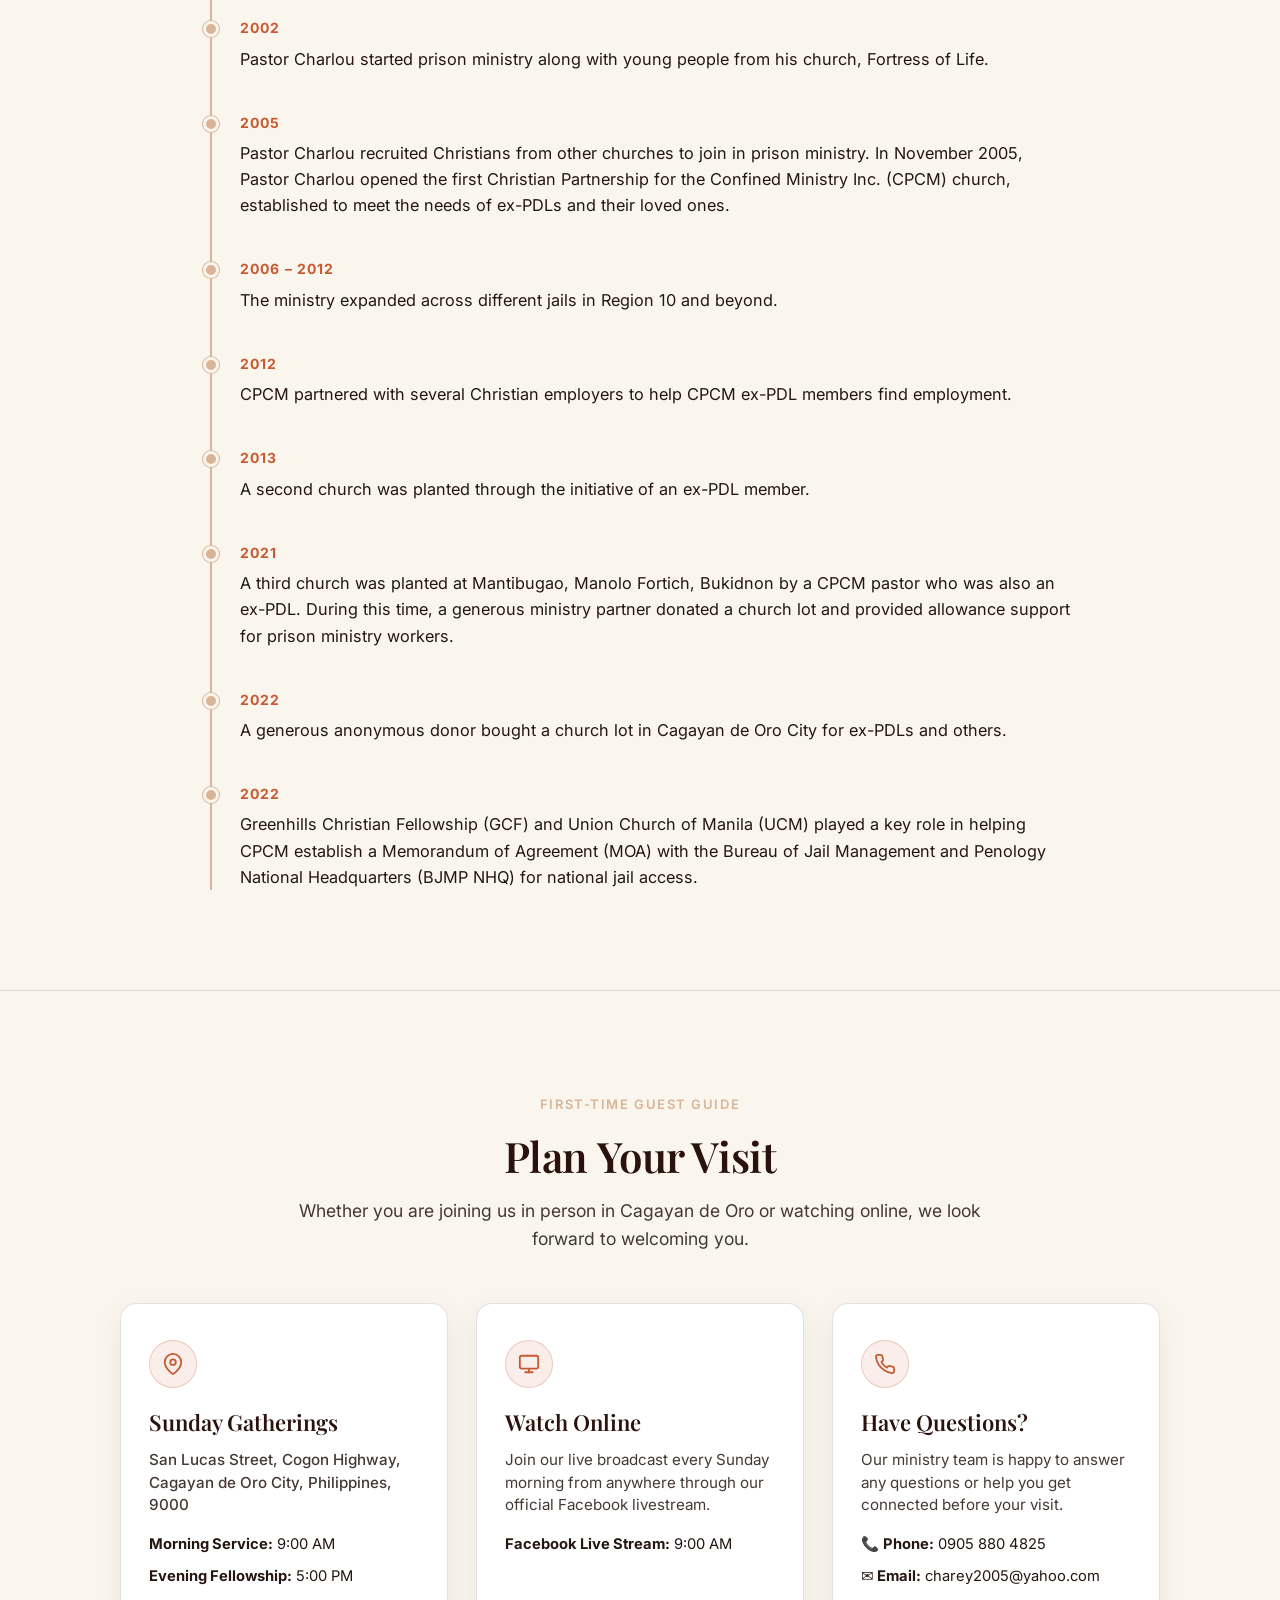
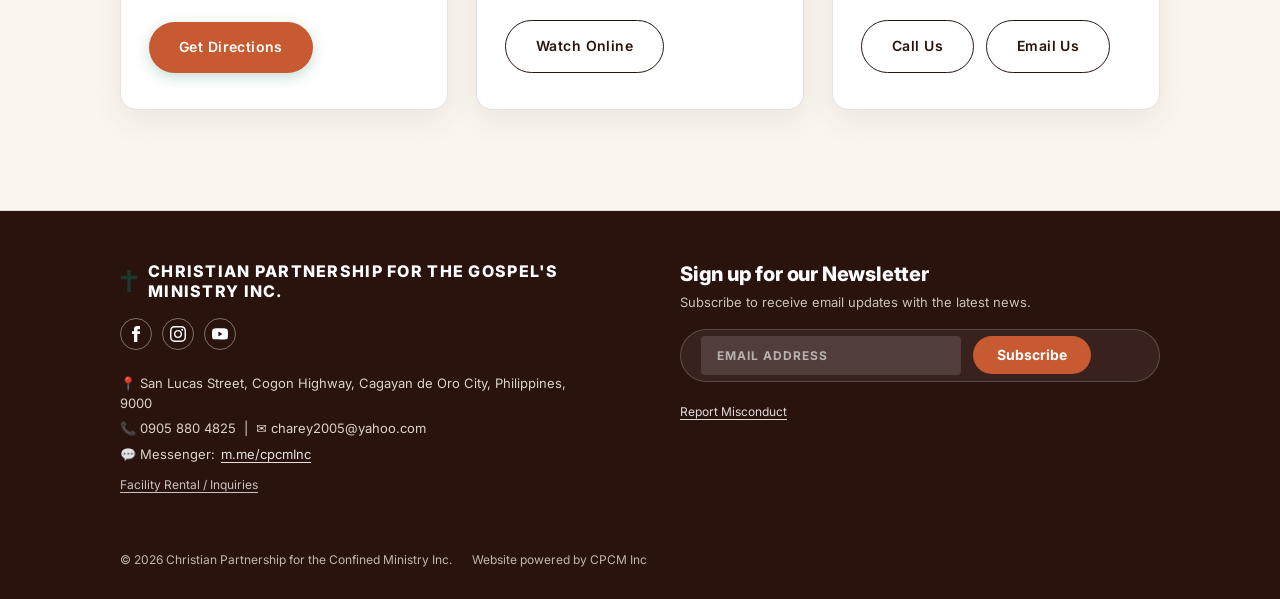
==== commit d98a2460: "added fix in header" ====
--- a/index.html
+++ b/index.html
@@ -299,9 +299,19 @@
       justify-content: space-between;
       padding-left: var(--gutter-mobile);
       padding-right: var(--gutter-mobile);
+      max-width: 1440px;
+      margin: 0 auto;
+      width: 100%;
     }
 
     @media (min-width: 992px) {
+      .header-container {
+        padding-left: 32px;
+        padding-right: 32px;
+      }
+    }
+
+    @media (min-width: 1200px) {
       .header-container {
         padding-left: 48px;
         padding-right: 48px;
@@ -312,16 +322,27 @@
     .brand-logo {
       display: flex;
       align-items: center;
-      gap: 12px;
+      gap: 10px;
       font-family: var(--font-sans);
       font-weight: 700;
-      font-size: 14px;
-      letter-spacing: 0.08em;
+      font-size: 13px;
+      letter-spacing: 0.06em;
       color: #1b3a2f; /* Dark forest green */
       text-transform: uppercase;
       z-index: 1002;
       transition: color 0.3s ease;
       line-height: 1;
+      white-space: nowrap;
+      margin-right: 16px;
+    }
+
+    @media (min-width: 1200px) {
+      .brand-logo {
+        font-size: 14px;
+        gap: 12px;
+        letter-spacing: 0.08em;
+        margin-right: 24px;
+      }
     }
 
     .cross-icon {
@@ -348,7 +369,19 @@
       display: flex;
       align-items: center;
       list-style: none;
-      gap: 32px;
+      gap: 16px;
+    }
+
+    @media (min-width: 1200px) {
+      .nav-list {
+        gap: 24px;
+      }
+    }
+
+    @media (min-width: 1400px) {
+      .nav-list {
+        gap: 32px;
+      }
     }
 
     .nav-link {
@@ -363,6 +396,7 @@
       padding: 8px 0;
       transition: color 0.3s ease;
       display: inline-block;
+      white-space: nowrap;
     }
 
     .nav-link:hover,
@@ -913,6 +947,190 @@
     }
 
     /* ==========================================================================
+       6C. CONFINED MINISTRY SECTION
+       ========================================================================== */
+    .confined-ministry-section {
+      background-color: var(--color-forest);
+      color: var(--color-text-light);
+      padding: var(--section-pad-mobile) 0;
+      border-bottom: 1px solid rgba(243, 237, 226, 0.12);
+    }
+
+    @media (min-width: 768px) {
+      .confined-ministry-section {
+        padding: 100px 0;
+      }
+    }
+
+    .confined-grid {
+      display: grid;
+      grid-template-columns: 1fr;
+      gap: 28px;
+    }
+
+    @media (min-width: 768px) {
+      .confined-grid {
+        grid-template-columns: repeat(2, 1fr);
+      }
+    }
+
+    .confined-card {
+      background: rgba(255, 255, 255, 0.05);
+      border: 1px solid rgba(255, 255, 255, 0.12);
+      border-radius: 16px;
+      padding: 32px 28px;
+      transition: var(--transition-smooth);
+      display: flex;
+      flex-direction: column;
+    }
+
+    .confined-card:hover {
+      transform: translateY(-4px);
+      background: rgba(255, 255, 255, 0.08);
+      border-color: rgba(255, 255, 255, 0.22);
+    }
+
+    .confined-card-icon {
+      width: 44px;
+      height: 44px;
+      border-radius: 50%;
+      background-color: rgba(200, 90, 50, 0.15);
+      border: 1px solid rgba(200, 90, 50, 0.3);
+      display: flex;
+      align-items: center;
+      justify-content: center;
+      color: var(--color-sage);
+      margin-bottom: 20px;
+    }
+
+    .confined-card-icon svg {
+      width: 20px;
+      height: 20px;
+      stroke: var(--color-sage);
+      fill: none;
+      stroke-width: 2;
+      stroke-linecap: round;
+      stroke-linejoin: round;
+    }
+
+    .confined-card h3 {
+      font-family: var(--font-serif);
+      font-size: 22px;
+      color: var(--color-white);
+      margin-bottom: 12px;
+    }
+
+    .confined-card p {
+      font-size: 0.98rem;
+      color: var(--color-text-light);
+      opacity: 0.88;
+      line-height: 1.6;
+      margin: 0;
+    }
+
+    /* ==========================================================================
+       6D. OUR STORY & TIMELINE SECTION
+       ========================================================================== */
+    .our-story-section {
+      background-color: var(--color-cream-light);
+      color: var(--color-text-dark);
+      padding: var(--section-pad-mobile) 0;
+      border-bottom: 1px solid var(--color-border-dark);
+    }
+
+    @media (min-width: 768px) {
+      .our-story-section {
+        padding: 100px 0;
+      }
+    }
+
+    .mission-vision-grid {
+      display: grid;
+      grid-template-columns: 1fr;
+      gap: 24px;
+      margin-bottom: 60px;
+    }
+
+    @media (min-width: 768px) {
+      .mission-vision-grid {
+        grid-template-columns: 1fr 1fr;
+        gap: 32px;
+      }
+    }
+
+    .mv-box {
+      background-color: var(--color-white);
+      border: 1px solid var(--color-border-dark);
+      border-radius: 16px;
+      padding: 32px 28px;
+      box-shadow: var(--shadow-subtle);
+    }
+
+    .mv-box h3 {
+      font-family: var(--font-serif);
+      font-size: 20px;
+      color: var(--color-forest-dark);
+      margin-bottom: 12px;
+      text-transform: uppercase;
+      letter-spacing: 0.05em;
+    }
+
+    .mv-box p {
+      font-size: 1rem;
+      color: var(--color-text-dark);
+      line-height: 1.65;
+      margin: 0;
+      opacity: 0.9;
+    }
+
+    /* Timeline component */
+    .timeline-container {
+      position: relative;
+      max-width: 860px;
+      margin: 0 auto;
+      padding-left: 28px;
+      border-left: 2px solid var(--color-sage);
+    }
+
+    .timeline-item {
+      position: relative;
+      margin-bottom: 40px;
+    }
+
+    .timeline-item:last-child {
+      margin-bottom: 0;
+    }
+
+    .timeline-dot {
+      position: absolute;
+      left: -37px;
+      top: 4px;
+      width: 16px;
+      height: 16px;
+      border-radius: 50%;
+      background-color: var(--color-sage);
+      border: 3px solid var(--color-cream-light);
+      box-shadow: 0 0 0 1px var(--color-sage);
+    }
+
+    .timeline-year {
+      font-family: var(--font-sans);
+      font-weight: 700;
+      font-size: 14px;
+      letter-spacing: 0.08em;
+      color: var(--color-teal-btn);
+      margin-bottom: 6px;
+      text-transform: uppercase;
+    }
+
+    .timeline-text {
+      font-size: 1.02rem;
+      color: var(--color-text-dark);
+      line-height: 1.6;
+      margin: 0;
+    }
+
+    /* ==========================================================================
        PLAN YOUR VISIT SECTION
        ========================================================================== */
     .plan-visit-section {
@@ -1462,7 +1680,8 @@
       <nav class="main-nav" aria-label="Main Navigation">
         <ul class="nav-list">
           <li><a href="#welcome" class="nav-link active">Welcome</a></li>
-          <li><a href="#worship" class="nav-link">Ministries</a></li>
+          <li><a href="#confined-ministry" class="nav-link">Ministries</a></li>
+          <li><a href="#our-story" class="nav-link">Our Story</a></li>
           <li><a href="#plan-your-visit" class="nav-link">Locations</a></li>
           <li><a href="#contact" class="nav-link">Give</a></li>
           <li><a href="gallery.html" class="nav-link">Gallery</a></li>
@@ -1492,9 +1711,11 @@
   <aside class="mobile-drawer" id="mobile-drawer" aria-label="Mobile Navigation">
     <ul class="mobile-nav-list">
       <li><a href="#welcome" class="mobile-nav-link active">Welcome</a></li>
-      <li><a href="#worship" class="mobile-nav-link">Ministries</a></li>
+      <li><a href="#confined-ministry" class="mobile-nav-link">Ministries</a></li>
+      <li><a href="#our-story" class="mobile-nav-link">Our Story</a></li>
       <li><a href="#plan-your-visit" class="mobile-nav-link">Locations</a></li>
       <li><a href="#contact" class="mobile-nav-link">Give</a></li>
+      <li><a href="gallery.html" class="mobile-nav-link">Gallery</a></li>
     </ul>
     <div style="margin-top: auto;">
       <a href="#contact" class="btn btn-teal-pill" style="width: 100%;">Contact Us</a>
@@ -1644,6 +1865,71 @@
 
 
   <!-- ==========================================================================
+       6C. CONFINED MINISTRY SECTION
+       ========================================================================== -->
+  <section class="confined-ministry-section" id="confined-ministry">
+    <div class="container">
+      <div class="community-preview-header">
+        <span class="eyebrow">OUR SPECIALIZED CALLING</span>
+        <h2>Confined Ministry</h2>
+        <p class="community-preview-lead">Bringing the hope of the Gospel beyond the church walls.</p>
+      </div>
+
+      <div class="confined-grid">
+        <!-- Block 1: Prison & Jail Ministry -->
+        <div class="confined-card">
+          <div class="confined-card-icon" aria-hidden="true">
+            <svg viewBox="0 0 24 24">
+              <path d="M3 3h18v18H3z" />
+              <path d="M8 3v18M13 3v18M18 3v18" />
+            </svg>
+          </div>
+          <h3>Prison & Jail Ministry</h3>
+          <p>CPCM’s prison ministry began in 2002. Between 2006 and 2012, the ministry expanded across different jails in Region 10 and beyond, conducting ongoing outreach and discipleship inside correctional facilities.</p>
+        </div>
+
+        <!-- Block 2: Livelihood & Employment -->
+        <div class="confined-card">
+          <div class="confined-card-icon" aria-hidden="true">
+            <svg viewBox="0 0 24 24">
+              <rect x="2" y="7" width="20" height="14" rx="2" ry="2" />
+              <path d="M16 21V5a2 2 0 0 0-2-2h-4a2 2 0 0 0-2 2v16" />
+            </svg>
+          </div>
+          <h3>Livelihood & Employment</h3>
+          <p>CPCM has provided livelihood training for prisoners inside jails. In 2012, CPCM partnered with several Christian employers to help ex-PDL (People Deprived of Liberty) members find meaningful employment.</p>
+        </div>
+
+        <!-- Block 3: Families & Children -->
+        <div class="confined-card">
+          <div class="confined-card-icon" aria-hidden="true">
+            <svg viewBox="0 0 24 24">
+              <path d="M17 21v-2a4 4 0 0 0-4-4H5a4 4 0 0 0-4 4v2" />
+              <circle cx="9" cy="7" r="4" />
+              <path d="M23 21v-2a4 4 0 0 0-3-3.87" />
+              <path d="M16 3.13a4 4 0 0 1 0 7.75" />
+            </svg>
+          </div>
+          <h3>Families & Children</h3>
+          <p>Established partly to address the vital needs of ex-PDLs and their loved ones, CPCM’s ministry includes AWANA training and supportive spiritual growth programs for the children of prisoners.</p>
+        </div>
+
+        <!-- Block 4: Community Care -->
+        <div class="confined-card">
+          <div class="confined-card-icon" aria-hidden="true">
+            <svg viewBox="0 0 24 24">
+              <path d="M20.84 4.61a5.5 5.5 0 0 0-7.78 0L12 5.67l-1.06-1.06a5.5 5.5 0 0 0-7.78 7.78l1.06 1.06L12 21.23l7.78-7.78 1.06-1.06a5.5 5.5 0 0 0 0-7.78z" />
+            </svg>
+          </div>
+          <h3>Community Care</h3>
+          <p>CPCM’s holistic care programs have included medical missions, community development projects inside jails (such as water-filtration systems for clean drinking water), and annual Christmas drives.</p>
+        </div>
+      </div>
+    </div>
+  </section>
+
+
+  <!-- ==========================================================================
        6B. HOMEPAGE COMMUNITY PHOTO PREVIEW SECTION
        ========================================================================== -->
   <section class="community-preview-section">
@@ -1683,6 +1969,89 @@
 
       <div class="community-preview-cta-wrap">
         <a href="gallery.html" class="btn btn-teal-pill">View Our Community</a>
+      </div>
+    </div>
+  </section>
+
+
+  <!-- ==========================================================================
+       6D. OUR STORY & TIMELINE SECTION
+       ========================================================================== -->
+  <section class="our-story-section" id="our-story">
+    <div class="container">
+      <div class="section-header-center">
+        <span class="eyebrow">OUR HERITAGE & VISION</span>
+        <h2>Our Story</h2>
+        <p class="section-lead-text">CPCM’s ministry grew from a calling to serve people affected by incarceration and bring the transforming power of the Gospel to communities.</p>
+      </div>
+
+      <!-- Mission & Vision Cards -->
+      <div class="mission-vision-grid">
+        <div class="mv-box">
+          <h3>Our Mission</h3>
+          <p>To train leaders and mobilize churches to bring holistic transformation to the lost, least and last people of society through the power of gospel.</p>
+        </div>
+        <div class="mv-box">
+          <h3>Our Vision</h3>
+          <p>To see marginalized people experience holistic transformation through the Power of the gospel and the concerted effort with strategic ministry partners.</p>
+        </div>
+      </div>
+
+      <!-- Historical Timeline -->
+      <div class="timeline-container">
+        <div class="timeline-item">
+          <div class="timeline-dot" aria-hidden="true"></div>
+          <div class="timeline-year">1998</div>
+          <p class="timeline-text">Rev. Charlemagne G. Delez was released from jail, marking the spiritual seed of what would become CPCM.</p>
+        </div>
+
+        <div class="timeline-item">
+          <div class="timeline-dot" aria-hidden="true"></div>
+          <div class="timeline-year">2002</div>
+          <p class="timeline-text">Pastor Charlou started prison ministry along with young people from his church, Fortress of Life.</p>
+        </div>
+
+        <div class="timeline-item">
+          <div class="timeline-dot" aria-hidden="true"></div>
+          <div class="timeline-year">2005</div>
+          <p class="timeline-text">Pastor Charlou recruited Christians from other churches to join in prison ministry. In November 2005, Pastor Charlou opened the first Christian Partnership for the Confined Ministry Inc. (CPCM) church, established to meet the needs of ex-PDLs and their loved ones.</p>
+        </div>
+
+        <div class="timeline-item">
+          <div class="timeline-dot" aria-hidden="true"></div>
+          <div class="timeline-year">2006 &ndash; 2012</div>
+          <p class="timeline-text">The ministry expanded across different jails in Region 10 and beyond.</p>
+        </div>
+
+        <div class="timeline-item">
+          <div class="timeline-dot" aria-hidden="true"></div>
+          <div class="timeline-year">2012</div>
+          <p class="timeline-text">CPCM partnered with several Christian employers to help CPCM ex-PDL members find employment.</p>
+        </div>
+
+        <div class="timeline-item">
+          <div class="timeline-dot" aria-hidden="true"></div>
+          <div class="timeline-year">2013</div>
+          <p class="timeline-text">A second church was planted through the initiative of an ex-PDL member.</p>
+        </div>
+
+        <div class="timeline-item">
+          <div class="timeline-dot" aria-hidden="true"></div>
+          <div class="timeline-year">2021</div>
+          <p class="timeline-text">A third church was planted at Mantibugao, Manolo Fortich, Bukidnon by a CPCM pastor who was also an ex-PDL. During this time, a generous ministry partner donated a church lot and provided allowance support for prison ministry workers.</p>
+        </div>
+
+        <div class="timeline-item">
+          <div class="timeline-dot" aria-hidden="true"></div>
+          <div class="timeline-year">2022</div>
+          <p class="timeline-text">A generous anonymous donor bought a church lot in Cagayan de Oro City for ex-PDLs and others.</p>
+        </div>
+
+        <div class="timeline-item">
+          <div class="timeline-dot" aria-hidden="true"></div>
+          <div class="timeline-year">2022</div>
+          <p class="timeline-text">Greenhills Christian Fellowship (GCF) and Union Church of Manila (UCM) played a key role in helping CPCM establish a Memorandum of Agreement (MOA) with the Bureau of Jail Management and Penology National Headquarters (BJMP NHQ) for national jail access.</p>
+        </div>
       </div>
     </div>
   </section>
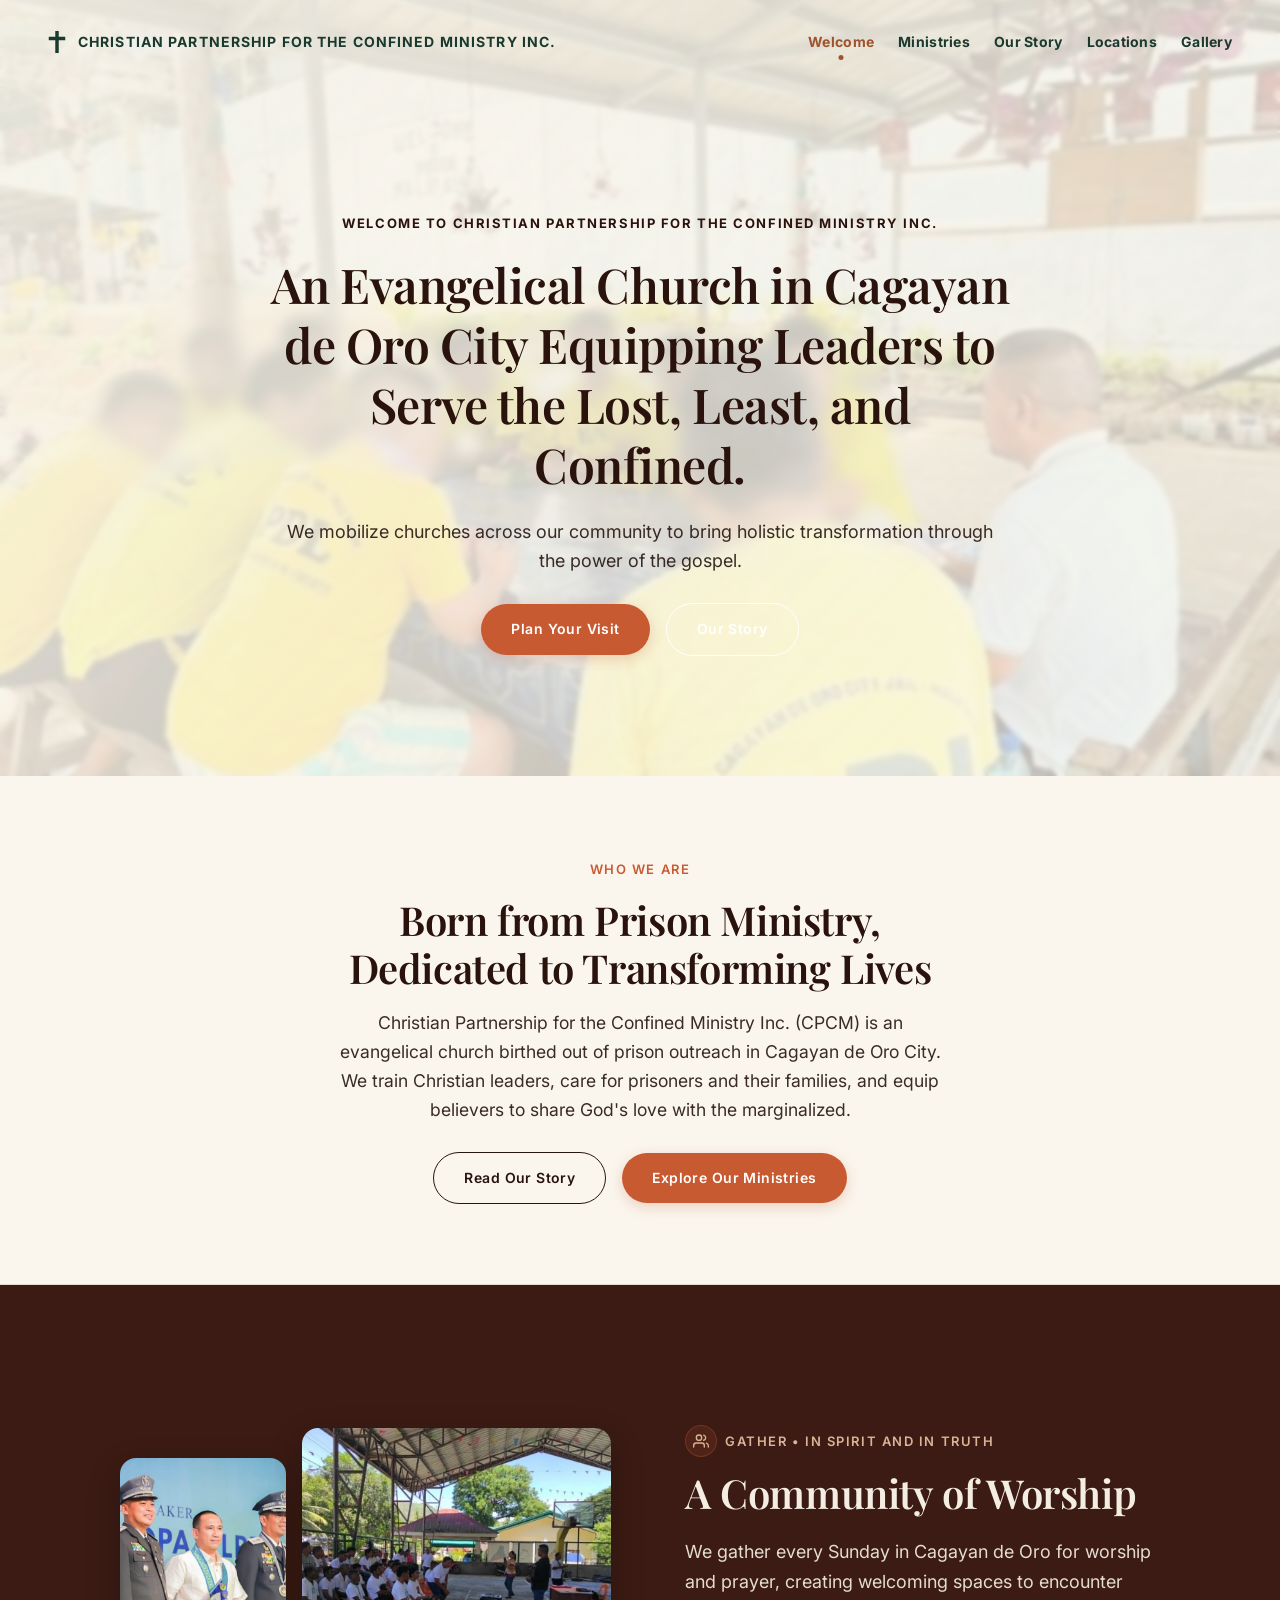
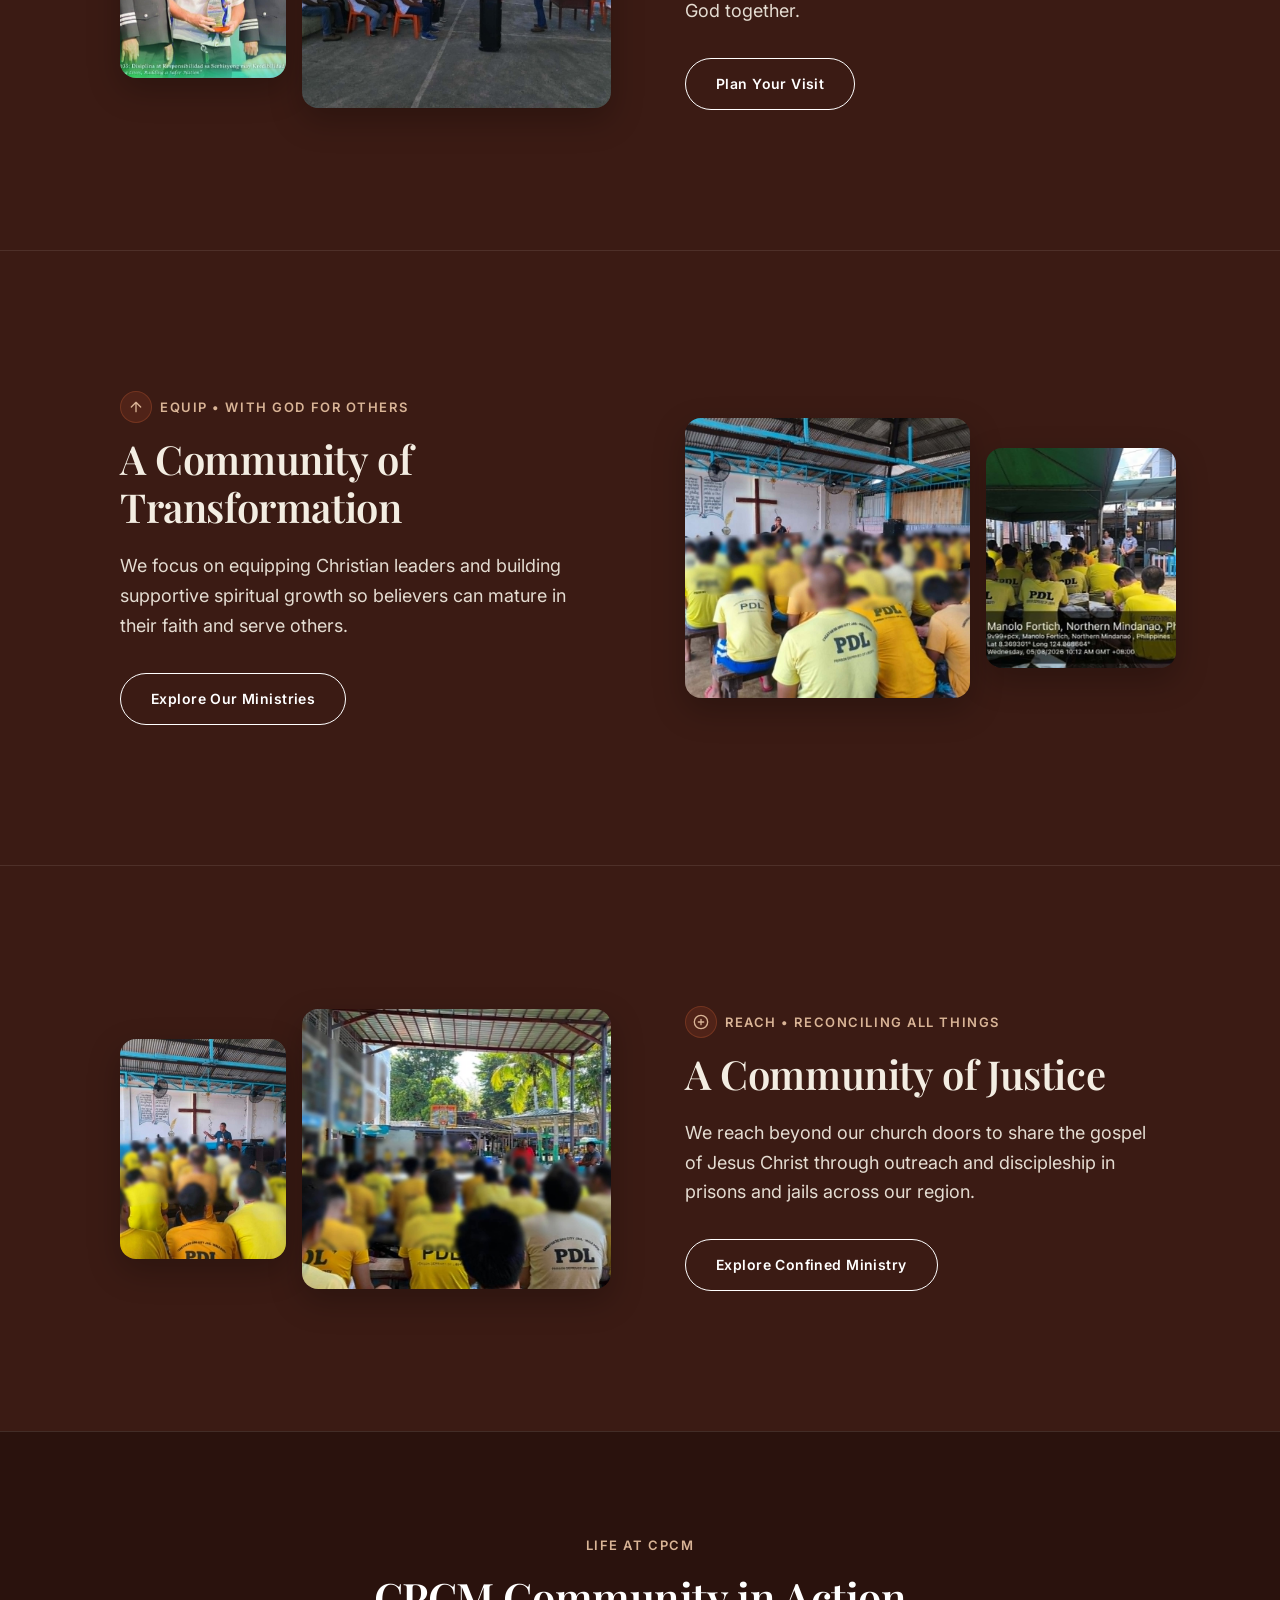
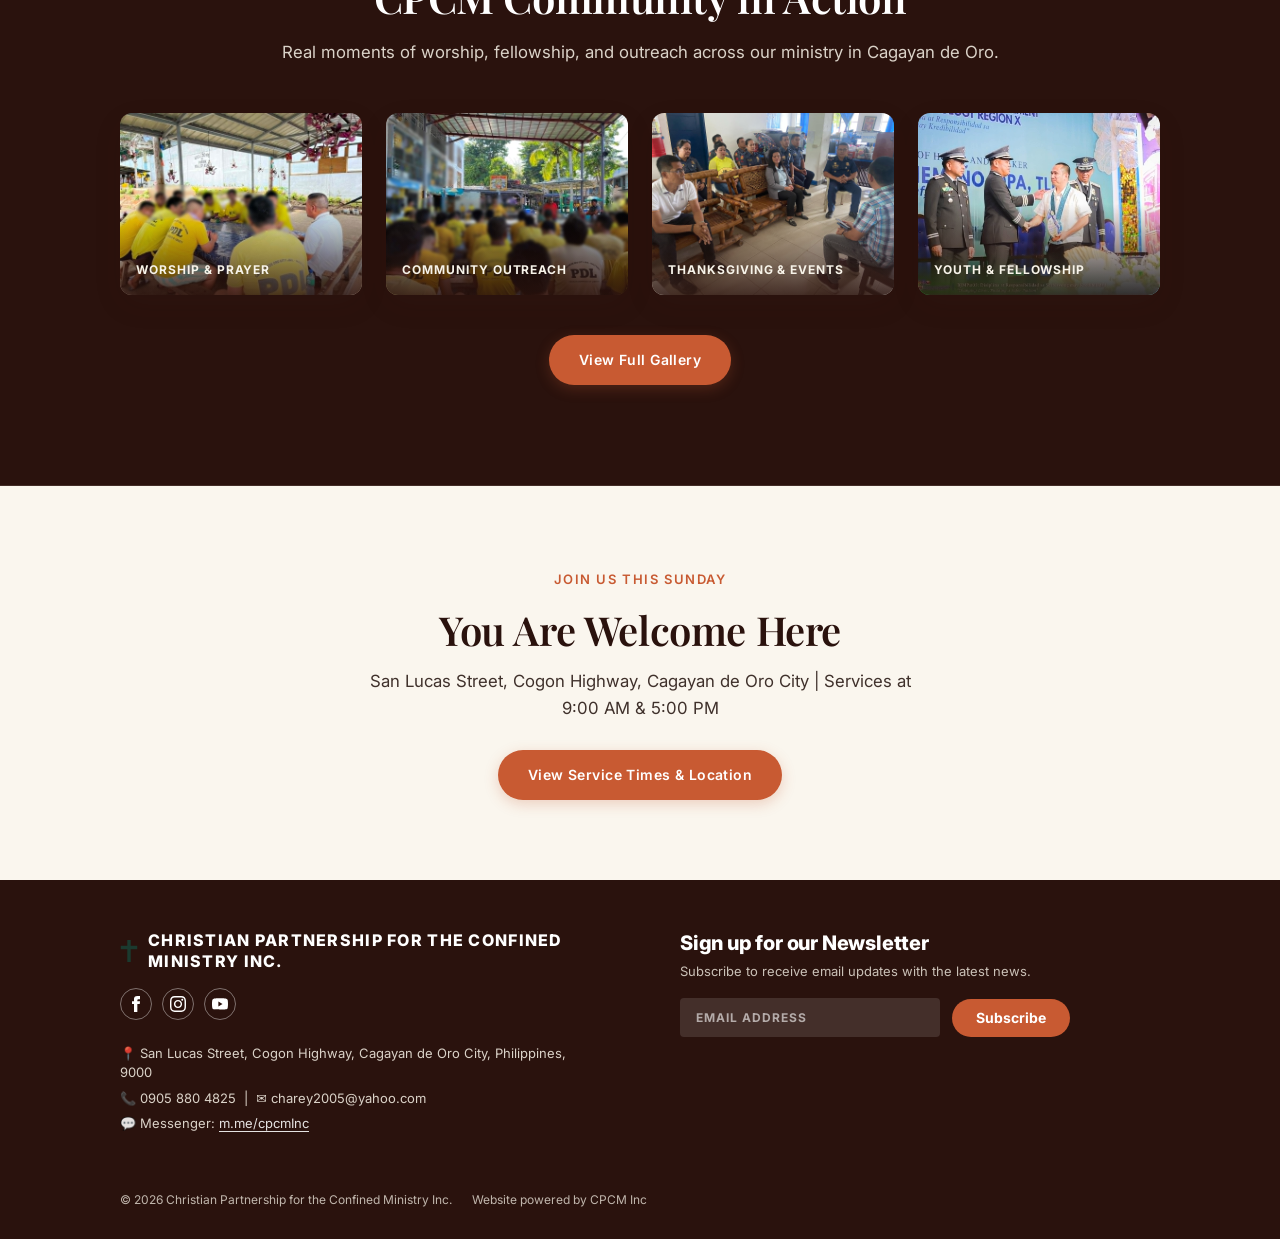
==== commit ffc23700: "added mobile header fix" ====
--- a/index.html
+++ b/index.html
@@ -5,8 +5,8 @@
   <meta charset="UTF-8">
   <meta name="viewport" content="width=device-width, initial-scale=1.0">
   <meta name="description"
-    content="Christian Partnership for the Confined Ministry Inc, — Evangelical Church located in San Lucas Street, Kauswagan, Cagayan de Oro, Philippines. The mission of the church is to train leaders and mobilize churches to bring holistic transformation to the lost, least and last people of society through the power of gospel.">
-  <title>Christian Partnership for the Confined Ministry Inc, — Evangelical Church</title>
+    content="Christian Partnership for the Confined Ministry Inc. — Evangelical Church located in San Lucas Street, Cogon Highway, Cagayan de Oro, Philippines. Training leaders and mobilizing churches to bring holistic transformation to the lost, least and confined.">
+  <title>Christian Partnership for the Confined Ministry Inc. — Evangelical Church</title>
 
   <!-- Typography Tokens via Google Fonts -->
   <link rel="preconnect" href="https://fonts.googleapis.com">
@@ -22,26 +22,16 @@
     :root {
       /* Color Tokens — Warm Terracotta + Cream */
       --color-forest: #3B1B14;
-      /* primary dark background (Deep Terracotta) */
       --color-forest-dark: #2A120D;
-      /* deep accent */
       --color-cream: #F7F3E9;
-      /* light section background (Warm Cream) */
       --color-cream-light: #FAF6EE;
-      /* surface accent */
       --color-sage: #D9B496;
-      /* eyebrow labels on dark bg (Warm Sand) */
       --color-teal-btn: #C85A32;
-      /* primary CTA fill (Warm Rust) */
       --color-teal-hover: #AC4924;
-      /* primary CTA hover */
       --color-rust: #E08238;
-      /* active nav underline accent (Warm Amber) */
       --color-white: #FFFFFF;
       --color-text-dark: #261611;
-      /* body text on cream */
       --color-text-light: #F3EDE2;
-      /* body text on dark (~90% opacity) */
       --color-border-dark: rgba(38, 22, 17, 0.12);
       --color-border-light: rgba(243, 237, 226, 0.18);
 
@@ -200,14 +190,14 @@
     .btn-teal-pill {
       background-color: var(--color-teal-btn);
       color: var(--color-white);
-      box-shadow: 0 4px 14px rgba(26, 122, 94, 0.25);
+      box-shadow: 0 4px 14px rgba(200, 90, 50, 0.25);
     }
 
     .btn-teal-pill:hover,
     .btn-teal-pill:focus-visible {
       background-color: var(--color-teal-hover);
       transform: translateY(-2px);
-      box-shadow: 0 8px 20px rgba(26, 122, 94, 0.35);
+      box-shadow: 0 8px 20px rgba(200, 90, 50, 0.35);
     }
 
     .btn-outline-pill {
@@ -250,25 +240,8 @@
       align-items: center;
     }
 
-    /* Links with underlines */
-    .underlined-link {
-      display: inline-block;
-      font-size: 14px;
-      font-weight: 500;
-      text-decoration: underline;
-      text-underline-offset: 5px;
-      transition: var(--transition-smooth);
-    }
-
-    .underlined-link:hover {
-      color: var(--color-sage);
-      text-underline-offset: 8px;
-    }
-
-
-    /* ==========================================================================
-       1. HEADER & NAVIGATION (Minimal Transparent Overlay Style)
-       ========================================================================== */
+
+    /* HEADER & NAVIGATION */
     .site-header {
       position: absolute;
       top: 0;
@@ -318,7 +291,6 @@
       }
     }
 
-    /* Logo Styling */
     .brand-logo {
       display: flex;
       align-items: center;
@@ -327,7 +299,7 @@
       font-weight: 700;
       font-size: 13px;
       letter-spacing: 0.06em;
-      color: #1b3a2f; /* Dark forest green */
+      color: #1b3a2f;
       text-transform: uppercase;
       z-index: 1002;
       transition: color 0.3s ease;
@@ -336,6 +308,25 @@
       margin-right: 16px;
     }
 
+    .brand-text-full {
+      display: none;
+    }
+
+    .brand-text-short {
+      display: inline;
+      font-size: 15px;
+      letter-spacing: 0.08em;
+    }
+
+    @media (min-width: 768px) {
+      .brand-text-full {
+        display: inline;
+      }
+      .brand-text-short {
+        display: none;
+      }
+    }
+
     @media (min-width: 1200px) {
       .brand-logo {
         font-size: 14px;
@@ -353,7 +344,6 @@
       transition: var(--transition-smooth);
     }
 
-    /* Header Nav Links */
     .main-nav {
       display: none;
     }
@@ -389,9 +379,8 @@
       font-size: 14px;
       font-weight: 700;
       line-height: 1.4;
-      text-transform: none;
       letter-spacing: 0.02em;
-      color: #1b3a2f; /* Inactive link color: Deep forest green */
+      color: #1b3a2f;
       position: relative;
       padding: 8px 0;
       transition: color 0.3s ease;
@@ -401,11 +390,11 @@
 
     .nav-link:hover,
     .nav-link:focus-visible {
-      color: #9E532B; /* Warm terracotta on hover */
+      color: #9E532B;
     }
 
     .nav-link.active {
-      color: #9E532B; /* Active link warm terracotta/brown text color */
+      color: #9E532B;
       font-weight: 700;
     }
 
@@ -417,7 +406,7 @@
       transform: translateX(-50%);
       width: 5px;
       height: 5px;
-      background-color: #9E532B; /* Small centered dot indicator beneath active text */
+      background-color: #9E532B;
       border-radius: 50%;
     }
 
@@ -441,7 +430,6 @@
       transform: scale(1.1);
     }
 
-    /* Mobile Hamburger */
     .mobile-menu-toggle {
       display: flex;
       flex-direction: column;
@@ -483,7 +471,6 @@
       transform: translateY(-9px) rotate(-45deg);
     }
 
-    /* Mobile Drawer */
     .mobile-drawer {
       position: fixed;
       top: 0;
@@ -544,9 +531,7 @@
     }
 
 
-    /* ==========================================================================
-       2. HERO SECTION
-       ========================================================================== */
+    /* HERO SECTION */
     .hero-section {
       position: relative;
       min-height: 85vh;
@@ -574,7 +559,6 @@
       filter: contrast(1.02);
     }
 
-    /* Soft light overlay with subtle gradient blur for crisp text readability */
     .hero-overlay {
       position: absolute;
       top: 0;
@@ -592,6 +576,8 @@
       z-index: 3;
       max-width: 760px;
       color: var(--color-text-dark);
+      text-align: center;
+      margin: 0 auto;
     }
 
     .hero-eyebrow {
@@ -604,115 +590,39 @@
       color: var(--color-forest-dark);
       font-size: clamp(32px, 4.2vw, 48px);
       line-height: 1.25;
-      margin-bottom: 36px;
+      margin-bottom: 24px;
       font-weight: 600;
     }
 
 
-    /* ==========================================================================
-       3. NEWSLETTER STRIP (Thin Forest Section)
-       ========================================================================== */
-    .newsletter-strip-section {
-      background-color: var(--color-forest);
-      color: var(--color-text-light);
-      padding: 56px 0;
-      border-top: 1px solid rgba(255, 255, 255, 0.08);
-      border-bottom: 1px solid rgba(255, 255, 255, 0.08);
-    }
-
-    .strip-grid {
-      display: grid;
-      grid-template-columns: 1fr;
-      gap: 36px;
-      align-items: center;
-    }
-
-    @media (min-width: 768px) {
-      .strip-grid {
-        grid-template-columns: 1fr 1.2fr;
-        gap: 60px;
-      }
-    }
-
-    .strip-collage {
-      display: flex;
-      align-items: center;
-      gap: 16px;
-    }
-
-    .strip-img-small {
-      width: 110px;
-      height: 90px;
-      border-radius: 12px;
-      object-fit: cover;
-      box-shadow: var(--shadow-subtle);
-      flex-shrink: 0;
-    }
-
-    .strip-img-large {
-      width: 200px;
-      height: 90px;
-      border-radius: 12px;
-      object-fit: cover;
-      box-shadow: var(--shadow-subtle);
-      flex-grow: 1;
-    }
-
-    .strip-form-wrapper {
-      display: flex;
-      flex-direction: column;
-      gap: 16px;
-    }
-
-    .newsletter-form-inline {
-      display: flex;
-      flex-direction: column;
-      gap: 12px;
-      width: 100%;
-    }
-
-    @media (min-width: 480px) {
-      .newsletter-form-inline {
-        flex-direction: row;
-        align-items: center;
-        background: rgba(255, 255, 255, 0.07);
-        border: 1px solid rgba(255, 255, 255, 0.18);
-        border-radius: 999px;
-        padding: 6px 6px 6px 20px;
-      }
-    }
-
-    .newsletter-input {
-      flex: 1;
-      background: rgba(255, 255, 255, 0.07);
-      border: 1px solid rgba(255, 255, 255, 0.18);
-      border-radius: 999px;
-      padding: 14px 20px;
-      color: var(--color-cream);
-      font-size: 15px;
-    }
-
-    @media (min-width: 480px) {
-      .newsletter-input {
-        background: transparent;
-        border: none;
-        padding: 8px 0;
-      }
-    }
-
-    .newsletter-input::placeholder {
-      color: var(--color-cream);
-      opacity: 0.65;
-    }
-
-    .newsletter-input:focus {
-      outline: none;
-    }
-
-
-    /* ==========================================================================
-       4, 5, 6. FEATURE SECTIONS (Clean spacious image containers)
-       ========================================================================== */
+    /* IDENTITY INTRO BANNER */
+    .identity-intro-section {
+      background-color: var(--color-cream-light);
+      color: var(--color-text-dark);
+      padding: 80px 0;
+      border-bottom: 1px solid var(--color-border-dark);
+      text-align: center;
+    }
+
+    .identity-intro-content {
+      max-width: 780px;
+      margin: 0 auto;
+    }
+
+    .identity-intro-content h2 {
+      color: var(--color-forest-dark);
+      margin-bottom: 16px;
+    }
+
+    .identity-intro-content p {
+      font-size: 1.1rem;
+      opacity: 0.9;
+      line-height: 1.65;
+      margin-bottom: 28px;
+    }
+
+
+    /* FEATURE SECTIONS (GATHER, EQUIP, REACH) */
     .feature-section {
       background-color: var(--color-forest);
       color: var(--color-text-light);
@@ -752,7 +662,6 @@
       }
     }
 
-    /* Clean structured photo frame layout */
     .collage-container {
       position: relative;
       width: 100%;
@@ -772,7 +681,6 @@
       transform: translateY(-4px);
     }
 
-    /* Structured Layout 1 & 3 */
     .collage-style-1 {
       display: flex;
       gap: 16px;
@@ -789,7 +697,6 @@
       height: 220px;
     }
 
-    /* Structured Layout 2 (Mirrored) */
     .collage-style-2 {
       display: flex;
       gap: 16px;
@@ -806,7 +713,6 @@
       height: 220px;
     }
 
-    /* Pillar Identifier Badge */
     .pillar-badge {
       display: inline-flex;
       align-items: center;
@@ -837,14 +743,12 @@
       stroke-linejoin: round;
     }
 
-    /* Section Divider lines */
     .feature-section-divider {
       border-top: 1px solid rgba(243, 237, 226, 0.1);
     }
 
-    /* ==========================================================================
-       6B. HOMEPAGE COMMUNITY PHOTO PREVIEW SECTION
-       ========================================================================== */
+
+    /* COMMUNITY PHOTO PREVIEW SECTION */
     .community-preview-section {
       background-color: var(--color-forest-dark);
       color: var(--color-text-light);
@@ -946,450 +850,39 @@
       text-align: center;
     }
 
-    /* ==========================================================================
-       6C. CONFINED MINISTRY SECTION
-       ========================================================================== */
-    .confined-ministry-section {
-      background-color: var(--color-forest);
-      color: var(--color-text-light);
-      padding: var(--section-pad-mobile) 0;
-      border-bottom: 1px solid rgba(243, 237, 226, 0.12);
-    }
-
-    @media (min-width: 768px) {
-      .confined-ministry-section {
-        padding: 100px 0;
-      }
-    }
-
-    .confined-grid {
-      display: grid;
-      grid-template-columns: 1fr;
-      gap: 28px;
-    }
-
-    @media (min-width: 768px) {
-      .confined-grid {
-        grid-template-columns: repeat(2, 1fr);
-      }
-    }
-
-    .confined-card {
-      background: rgba(255, 255, 255, 0.05);
-      border: 1px solid rgba(255, 255, 255, 0.12);
-      border-radius: 16px;
-      padding: 32px 28px;
-      transition: var(--transition-smooth);
-      display: flex;
-      flex-direction: column;
-    }
-
-    .confined-card:hover {
-      transform: translateY(-4px);
-      background: rgba(255, 255, 255, 0.08);
-      border-color: rgba(255, 255, 255, 0.22);
-    }
-
-    .confined-card-icon {
-      width: 44px;
-      height: 44px;
-      border-radius: 50%;
-      background-color: rgba(200, 90, 50, 0.15);
-      border: 1px solid rgba(200, 90, 50, 0.3);
-      display: flex;
-      align-items: center;
-      justify-content: center;
-      color: var(--color-sage);
-      margin-bottom: 20px;
-    }
-
-    .confined-card-icon svg {
-      width: 20px;
-      height: 20px;
-      stroke: var(--color-sage);
-      fill: none;
-      stroke-width: 2;
-      stroke-linecap: round;
-      stroke-linejoin: round;
-    }
-
-    .confined-card h3 {
-      font-family: var(--font-serif);
-      font-size: 22px;
-      color: var(--color-white);
-      margin-bottom: 12px;
-    }
-
-    .confined-card p {
-      font-size: 0.98rem;
-      color: var(--color-text-light);
-      opacity: 0.88;
-      line-height: 1.6;
-      margin: 0;
-    }
-
-    /* ==========================================================================
-       6D. OUR STORY & TIMELINE SECTION
-       ========================================================================== */
-    .our-story-section {
+
+    /* PLAN YOUR VISIT BANNER */
+    .visit-teaser-section {
       background-color: var(--color-cream-light);
       color: var(--color-text-dark);
-      padding: var(--section-pad-mobile) 0;
-      border-bottom: 1px solid var(--color-border-dark);
-    }
-
-    @media (min-width: 768px) {
-      .our-story-section {
-        padding: 100px 0;
-      }
-    }
-
-    .mission-vision-grid {
-      display: grid;
-      grid-template-columns: 1fr;
-      gap: 24px;
-      margin-bottom: 60px;
-    }
-
-    @media (min-width: 768px) {
-      .mission-vision-grid {
-        grid-template-columns: 1fr 1fr;
-        gap: 32px;
-      }
-    }
-
-    .mv-box {
-      background-color: var(--color-white);
-      border: 1px solid var(--color-border-dark);
-      border-radius: 16px;
-      padding: 32px 28px;
-      box-shadow: var(--shadow-subtle);
-    }
-
-    .mv-box h3 {
-      font-family: var(--font-serif);
-      font-size: 20px;
+      padding: 80px 0;
+      text-align: center;
+    }
+
+    .visit-teaser-content {
+      max-width: 720px;
+      margin: 0 auto;
+    }
+
+    .visit-teaser-content h2 {
       color: var(--color-forest-dark);
-      margin-bottom: 12px;
-      text-transform: uppercase;
-      letter-spacing: 0.05em;
-    }
-
-    .mv-box p {
-      font-size: 1rem;
-      color: var(--color-text-dark);
-      line-height: 1.65;
-      margin: 0;
-      opacity: 0.9;
-    }
-
-    /* Timeline component */
-    .timeline-container {
-      position: relative;
-      max-width: 860px;
-      margin: 0 auto;
-      padding-left: 28px;
-      border-left: 2px solid var(--color-sage);
-    }
-
-    .timeline-item {
-      position: relative;
-      margin-bottom: 40px;
-    }
-
-    .timeline-item:last-child {
-      margin-bottom: 0;
-    }
-
-    .timeline-dot {
-      position: absolute;
-      left: -37px;
-      top: 4px;
-      width: 16px;
-      height: 16px;
-      border-radius: 50%;
-      background-color: var(--color-sage);
-      border: 3px solid var(--color-cream-light);
-      box-shadow: 0 0 0 1px var(--color-sage);
-    }
-
-    .timeline-year {
-      font-family: var(--font-sans);
-      font-weight: 700;
-      font-size: 14px;
-      letter-spacing: 0.08em;
-      color: var(--color-teal-btn);
-      margin-bottom: 6px;
-      text-transform: uppercase;
-    }
-
-    .timeline-text {
-      font-size: 1.02rem;
-      color: var(--color-text-dark);
-      line-height: 1.6;
-      margin: 0;
-    }
-
-    /* ==========================================================================
-       PLAN YOUR VISIT SECTION
-       ========================================================================== */
-    .plan-visit-section {
-      padding: var(--section-pad-mobile) 0;
-      background-color: var(--color-cream-light);
-      border-bottom: 1px solid var(--color-border-dark);
-    }
-
-    @media (min-width: 992px) {
-      .plan-visit-section {
-        padding: 100px 0;
-      }
-    }
-
-    .section-header-center {
-      text-align: center;
-      max-width: 700px;
-      margin: 0 auto 50px auto;
-    }
-
-    .section-header-center h2 {
-      font-family: var(--font-serif);
-      font-size: clamp(28px, 3.5vw, 42px);
-      color: var(--color-forest-dark);
-      margin-bottom: 16px;
-    }
-
-    .section-lead-text {
-      font-size: 1.1rem;
-      color: var(--color-text-dark);
-      opacity: 0.85;
-      line-height: 1.6;
-    }
-
-    .plan-visit-grid {
-      display: grid;
-      grid-template-columns: 1fr;
-      gap: 32px;
-    }
-
-    @media (min-width: 768px) {
-      .plan-visit-grid {
-        grid-template-columns: repeat(3, 1fr);
-        gap: 28px;
-      }
-    }
-
-    .plan-card {
-      background-color: var(--color-white);
-      border-radius: 16px;
-      padding: 36px 28px;
-      box-shadow: var(--shadow-subtle);
-      border: 1px solid var(--color-border-dark);
-      display: flex;
-      flex-direction: column;
-      transition: var(--transition-smooth);
-    }
-
-    .plan-card:hover {
-      transform: translateY(-4px);
-      box-shadow: var(--shadow-hover);
-    }
-
-    .plan-card-icon-badge {
-      width: 48px;
-      height: 48px;
-      border-radius: 50%;
-      background-color: rgba(200, 90, 50, 0.1);
-      border: 1px solid rgba(200, 90, 50, 0.25);
-      display: flex;
-      align-items: center;
-      justify-content: center;
-      color: var(--color-teal-btn);
-      margin-bottom: 20px;
-      flex-shrink: 0;
-    }
-
-    .plan-card-icon-badge svg {
-      width: 22px;
-      height: 22px;
-      stroke: var(--color-teal-btn);
-      fill: none;
-      stroke-width: 2;
-      stroke-linecap: round;
-      stroke-linejoin: round;
-    }
-
-    .plan-card h3 {
-      font-family: var(--font-serif);
-      font-size: 22px;
-      color: var(--color-forest-dark);
-      margin-bottom: 12px;
-    }
-
-    .plan-card p {
-      font-size: 0.95rem;
-      color: var(--color-text-dark);
-      opacity: 0.85;
-      margin-bottom: 16px;
-      line-height: 1.5;
-    }
-
-    .plan-card-address {
-      font-weight: 500;
-    }
-
-    .plan-times-list,
-    .plan-contact-list {
-      list-style: none;
-      padding: 0;
-      margin: 0 0 24px 0;
-      font-size: 0.92rem;
-    }
-
-    .plan-times-list li,
-    .plan-contact-list li {
-      margin-bottom: 8px;
-      color: var(--color-text-dark);
-    }
-
-    .plan-card-actions {
-      margin-top: auto;
-    }
-
-    .plan-card-actions-row {
-      margin-top: auto;
-      display: flex;
-      gap: 12px;
-      flex-wrap: wrap;
-    }
-
-
-    /* ==========================================================================
-       7. SERVICE TIMES / LOCATION SECTION ("Join us on Sundays")
-       ========================================================================== */
-    .service-times-section {
-      background-color: var(--color-cream);
-      color: var(--color-text-dark);
-      padding: var(--section-pad-mobile) 0;
-    }
-
-    @media (min-width: 768px) {
-      .service-times-section {
-        padding: var(--section-pad-desktop) 0;
-      }
-    }
-
-    .service-container {
-      max-width: 900px;
-      margin: 0 auto;
-    }
-
-    .service-header {
-      margin-bottom: 44px;
-      text-align: left;
-    }
-
-    .service-header h2 {
-      font-family: var(--font-serif);
-      font-size: clamp(32px, 4vw, 48px);
-      color: var(--color-forest-dark);
-      margin-top: 6px;
-      font-weight: 700;
-    }
-
-    .section-category-title {
-      font-size: 14px;
-      font-weight: 700;
-      letter-spacing: 0.12em;
-      text-transform: uppercase;
-      color: var(--color-teal-btn);
-      margin-top: 36px;
-      margin-bottom: 12px;
-      display: block;
-    }
-
-    /* Clean Table-like Row Grid */
-    .service-list {
-      list-style: none;
-      display: flex;
-      flex-direction: column;
-      margin-bottom: 32px;
-      border-top: 1px solid var(--color-border-dark);
-    }
-
-    .service-row {
-      display: grid;
-      grid-template-columns: 1fr;
-      gap: 12px;
-      padding: 22px 0;
-      border-bottom: 1px solid var(--color-border-dark);
-      align-items: center;
-    }
-
-    @media (min-width: 680px) {
-      .service-row {
-        grid-template-columns: 220px 1fr auto;
-        gap: 28px;
-      }
-    }
-
-    .service-name {
-      font-weight: 700;
-      font-size: 16px;
-      color: var(--color-forest-dark);
-    }
-
-    .service-address {
-      font-size: 14px;
-      color: var(--color-text-dark);
+      margin-bottom: 14px;
+    }
+
+    .visit-teaser-content p {
+      font-size: 1.05rem;
       opacity: 0.88;
-      display: inline-flex;
-      align-items: center;
-      gap: 8px;
-      line-height: 1.4;
-    }
-
-    .service-icon {
-      flex-shrink: 0;
-      width: 16px;
-      height: 16px;
-      stroke: var(--color-teal-btn);
-      fill: none;
-      stroke-width: 2;
-      stroke-linecap: round;
-      stroke-linejoin: round;
-    }
-
-    .service-time {
-      font-size: 14px;
-      font-weight: 600;
-      color: var(--color-forest-dark);
-      display: inline-flex;
-      align-items: center;
-      gap: 8px;
-      background-color: rgba(59, 27, 20, 0.06);
-      padding: 8px 18px;
-      border-radius: 999px;
-      white-space: nowrap;
-      justify-self: start;
-    }
-
-    @media (min-width: 680px) {
-      .service-time {
-        justify-self: end;
-      }
-    }
-
-
-    /* ==========================================================================
-       8. FOOTER (Refactored Layout with Site Palette)
-       ========================================================================== */
+      margin-bottom: 28px;
+    }
+
+
+    /* FOOTER */
     .site-footer {
       background-color: var(--color-forest-dark);
       color: var(--color-text-light);
       padding-top: 50px;
       padding-bottom: 30px;
       margin-top: auto;
-      margin-bottom: 0;
     }
 
     .footer-grid-2col {
@@ -1455,12 +948,6 @@
       color: var(--color-text-light);
       opacity: 0.88;
       line-height: 1.5;
-    }
-
-    .footer-contact-details li {
-      display: flex;
-      align-items: flex-start;
-      gap: 6px;
     }
 
     .footer-contact-details a {
@@ -1530,11 +1017,6 @@
       letter-spacing: 0.08em;
     }
 
-    .newsletter-input-dark:focus {
-      outline: none;
-      background-color: rgba(255, 255, 255, 0.18);
-    }
-
     .btn-emerald-pill {
       background-color: var(--color-teal-btn);
       color: var(--color-white);
@@ -1556,21 +1038,6 @@
       transform: translateY(-1px);
     }
 
-    .footer-helper-link {
-      display: inline-block;
-      font-size: 12px;
-      color: var(--color-white);
-      text-decoration: underline;
-      text-underline-offset: 3px;
-      opacity: 0.85;
-      transition: var(--transition-smooth);
-    }
-
-    .footer-helper-link:hover {
-      opacity: 1;
-      color: var(--color-sage);
-    }
-
     .footer-bottom-bar {
       padding-top: 16px;
       display: flex;
@@ -1590,20 +1057,7 @@
       }
     }
 
-    .footer-bottom-bar a {
-      color: var(--color-text-light);
-      transition: var(--transition-smooth);
-    }
-
-    .footer-bottom-bar a:hover {
-      color: var(--color-white);
-      text-decoration: underline;
-    }
-
-
-    /* ==========================================================================
-       MODAL & INTERACTIVE OVERLAYS
-       ========================================================================== */
+    /* SEARCH MODAL */
     .search-modal {
       position: fixed;
       top: 0;
@@ -1662,38 +1116,27 @@
 
 <body>
 
-  <!-- ==========================================================================
-       1. HEADER (Fixed / Sticky Transparent over Hero)
-       ========================================================================== -->
+  <!-- HEADER & NAVIGATION -->
   <header class="site-header" id="main-header">
     <div class="container header-container">
 
       <!-- Brand / Logo -->
-      <a href="#welcome" class="brand-logo" aria-label="Christian Partnership for the Confined Ministry Inc Homepage">
+      <a href="index.html" class="brand-logo" aria-label="Christian Partnership for the Confined Ministry Inc. Homepage">
         <svg class="cross-icon" viewBox="0 0 24 32" aria-hidden="true">
           <path d="M9.5 0H14.5V8.5H24V13.5H14.5V32H9.5V13.5H0V8.5H9.5V0Z" />
         </svg>
-        <span>CHRISTIAN PARTNERSHIP FOR THE CONFINED MINISTRY INC,</span>
+        <span class="brand-text-full">CHRISTIAN PARTNERSHIP FOR THE CONFINED MINISTRY INC.</span>
+        <span class="brand-text-short">CPCM</span>
       </a>
 
       <!-- Desktop Navigation -->
       <nav class="main-nav" aria-label="Main Navigation">
         <ul class="nav-list">
-          <li><a href="#welcome" class="nav-link active">Welcome</a></li>
-          <li><a href="#confined-ministry" class="nav-link">Ministries</a></li>
-          <li><a href="#our-story" class="nav-link">Our Story</a></li>
-          <li><a href="#plan-your-visit" class="nav-link">Locations</a></li>
-          <li><a href="#contact" class="nav-link">Give</a></li>
+          <li><a href="index.html" class="nav-link active" aria-current="page">Welcome</a></li>
+          <li><a href="ministries.html" class="nav-link">Ministries</a></li>
+          <li><a href="our-story.html" class="nav-link">Our Story</a></li>
+          <li><a href="locations.html" class="nav-link">Locations</a></li>
           <li><a href="gallery.html" class="nav-link">Gallery</a></li>
-          <li>
-            <button class="search-trigger-btn" id="search-open-btn" aria-label="Open Search">
-              <svg width="18" height="18" viewBox="0 0 24 24" fill="none" stroke="currentColor" stroke-width="2.2"
-                stroke-linecap="round" stroke-linejoin="round">
-                <circle cx="11" cy="11" r="8"></circle>
-                <line x1="21" y1="21" x2="16.65" y2="16.65"></line>
-              </svg>
-            </button>
-          </li>
         </ul>
       </nav>
 
@@ -1710,22 +1153,19 @@
   <div class="drawer-backdrop" id="drawer-backdrop"></div>
   <aside class="mobile-drawer" id="mobile-drawer" aria-label="Mobile Navigation">
     <ul class="mobile-nav-list">
-      <li><a href="#welcome" class="mobile-nav-link active">Welcome</a></li>
-      <li><a href="#confined-ministry" class="mobile-nav-link">Ministries</a></li>
-      <li><a href="#our-story" class="mobile-nav-link">Our Story</a></li>
-      <li><a href="#plan-your-visit" class="mobile-nav-link">Locations</a></li>
-      <li><a href="#contact" class="mobile-nav-link">Give</a></li>
+      <li><a href="index.html" class="mobile-nav-link active" aria-current="page">Welcome</a></li>
+      <li><a href="ministries.html" class="mobile-nav-link">Ministries</a></li>
+      <li><a href="our-story.html" class="mobile-nav-link">Our Story</a></li>
+      <li><a href="locations.html" class="mobile-nav-link">Locations</a></li>
       <li><a href="gallery.html" class="mobile-nav-link">Gallery</a></li>
     </ul>
     <div style="margin-top: auto;">
-      <a href="#contact" class="btn btn-teal-pill" style="width: 100%;">Contact Us</a>
+      <a href="locations.html" class="btn btn-teal-pill" style="width: 100%;">Plan Your Visit</a>
     </div>
   </aside>
 
 
-  <!-- ==========================================================================
-       2. HERO SECTION
-       ========================================================================== -->
+  <!-- HERO SECTION -->
   <section class="hero-section" id="welcome">
     <div class="hero-bg-wrapper">
       <img src="images/04049e8e-2781-45a4-b405-ed1c49c8228a.jfif"
@@ -1737,26 +1177,35 @@
       <div class="hero-content">
         <span class="eyebrow hero-eyebrow">WELCOME TO CHRISTIAN PARTNERSHIP FOR THE CONFINED MINISTRY INC.</span>
         <h1 class="hero-title">An Evangelical Church in Cagayan de Oro City Equipping Leaders to Serve the Lost, Least, and Confined.</h1>
-        <p class="hero-description" style="max-width: 720px; margin: 0 auto 28px auto; font-size: 1.125rem; opacity: 0.9; line-height: 1.6;">We mobilize churches across our community to bring holistic transformation through the gospel.</p>
+        <p class="hero-description" style="max-width: 720px; margin: 0 auto 28px auto; font-size: 1.125rem; opacity: 0.9; line-height: 1.6;">We mobilize churches across our community to bring holistic transformation through the power of the gospel.</p>
         <div class="btn-group" style="justify-content: center;">
-          <a href="#plan-your-visit" class="btn btn-teal-pill">Plan Your Visit</a>
-          <a href="#contact" class="btn btn-outline-pill">Contact Us</a>
+          <a href="locations.html" class="btn btn-teal-pill">Plan Your Visit</a>
+          <a href="our-story.html" class="btn btn-outline-pill">Our Story</a>
         </div>
       </div>
     </div>
   </section>
 
 
-
-
-  <!-- ==========================================================================
-       4. FEATURE SECTION 1 — "A Community of Worship" (GATHER)
-       ========================================================================== -->
+  <!-- SHORT CONFINED MINISTRY IDENTITY INTRO -->
+  <section class="identity-intro-section">
+    <div class="container identity-intro-content">
+      <span class="eyebrow eyebrow-dark">WHO WE ARE</span>
+      <h2>Born from Prison Ministry, Dedicated to Transforming Lives</h2>
+      <p>Christian Partnership for the Confined Ministry Inc. (CPCM) is an evangelical church birthed out of prison outreach in Cagayan de Oro City. We train Christian leaders, care for prisoners and their families, and equip believers to share God's love with the marginalized.</p>
+      <div class="btn-group" style="justify-content: center;">
+        <a href="our-story.html" class="btn btn-outline-dark">Read Our Story</a>
+        <a href="ministries.html" class="btn btn-teal-pill">Explore Our Ministries</a>
+      </div>
+    </div>
+  </section>
+
+
+  <!-- FEATURE SECTION 1 — GATHER -->
   <section class="feature-section" id="worship">
     <div class="container">
       <div class="feature-grid">
 
-        <!-- Left: Stacked Image Collage -->
         <div class="feature-collage-block">
           <div class="collage-container collage-style-1">
             <img src="images/08946c86-fdfc-45ee-a84c-e0edcb708e23.jfif" alt="Communion elements on wooden table"
@@ -1766,7 +1215,6 @@
           </div>
         </div>
 
-        <!-- Right: Text Block -->
         <div class="feature-text-block">
           <div class="pillar-badge">
             <span class="pillar-icon-badge" aria-hidden="true">
@@ -1781,7 +1229,7 @@
           </div>
           <h2>A Community of Worship</h2>
           <p class="body-text">We gather every Sunday in Cagayan de Oro for worship and prayer, creating welcoming spaces to encounter God together.</p>
-          <a href="#plan-your-visit" class="btn btn-outline-pill">Plan Your Visit</a>
+          <a href="locations.html" class="btn btn-outline-pill">Plan Your Visit</a>
         </div>
 
       </div>
@@ -1789,14 +1237,11 @@
   </section>
 
 
-  <!-- ==========================================================================
-       5. FEATURE SECTION 2 — "A Community of Transformation" (EQUIP)
-       ========================================================================== -->
+  <!-- FEATURE SECTION 2 — EQUIP -->
   <section class="feature-section feature-mirrored feature-section-divider" id="transformation">
     <div class="container">
       <div class="feature-grid">
 
-        <!-- Left: Text Block -->
         <div class="feature-text-block">
           <div class="pillar-badge">
             <span class="pillar-icon-badge" aria-hidden="true">
@@ -1808,10 +1253,9 @@
           </div>
           <h2>A Community of Transformation</h2>
           <p class="body-text">We focus on equipping Christian leaders and building supportive spiritual growth so believers can mature in their faith and serve others.</p>
-          <a href="gallery.html" class="btn btn-outline-pill">View Our Community</a>
+          <a href="ministries.html" class="btn btn-outline-pill">Explore Our Ministries</a>
         </div>
 
-        <!-- Right: Two-Image Stack Collage (Mirrored Layout) -->
         <div class="feature-collage-block">
           <div class="collage-container collage-style-2">
             <img src="images/588e509f-d9ae-4d91-82ce-46c5da46464c.jfif" alt="Small group event gathering"
@@ -1826,14 +1270,11 @@
   </section>
 
 
-  <!-- ==========================================================================
-       6. FEATURE SECTION 3 — "A Community of Justice" (REACH)
-       ========================================================================== -->
+  <!-- FEATURE SECTION 3 — REACH -->
   <section class="feature-section feature-section-divider" id="justice">
     <div class="container">
       <div class="feature-grid">
 
-        <!-- Left: Stacked Images Collage -->
         <div class="feature-collage-block">
           <div class="collage-container collage-style-1">
             <img src="images/791af3e1-f908-4545-84da-49698ac3ec84.jfif"
@@ -1843,7 +1284,6 @@
           </div>
         </div>
 
-        <!-- Right: Text Block -->
         <div class="feature-text-block">
           <div class="pillar-badge">
             <span class="pillar-icon-badge" aria-hidden="true">
@@ -1856,7 +1296,7 @@
           </div>
           <h2>A Community of Justice</h2>
           <p class="body-text">We reach beyond our church doors to share the gospel of Jesus Christ through outreach and discipleship in prisons and jails across our region.</p>
-          <a href="#plan-your-visit" class="btn btn-outline-pill">Get Involved</a>
+          <a href="ministries.html#confined-ministry" class="btn btn-outline-pill">Explore Confined Ministry</a>
         </div>
 
       </div>
@@ -1864,74 +1304,7 @@
   </section>
 
 
-  <!-- ==========================================================================
-       6C. CONFINED MINISTRY SECTION
-       ========================================================================== -->
-  <section class="confined-ministry-section" id="confined-ministry">
-    <div class="container">
-      <div class="community-preview-header">
-        <span class="eyebrow">OUR SPECIALIZED CALLING</span>
-        <h2>Confined Ministry</h2>
-        <p class="community-preview-lead">Bringing the hope of the Gospel beyond the church walls.</p>
-      </div>
-
-      <div class="confined-grid">
-        <!-- Block 1: Prison & Jail Ministry -->
-        <div class="confined-card">
-          <div class="confined-card-icon" aria-hidden="true">
-            <svg viewBox="0 0 24 24">
-              <path d="M3 3h18v18H3z" />
-              <path d="M8 3v18M13 3v18M18 3v18" />
-            </svg>
-          </div>
-          <h3>Prison & Jail Ministry</h3>
-          <p>CPCM’s prison ministry began in 2002. Between 2006 and 2012, the ministry expanded across different jails in Region 10 and beyond, conducting ongoing outreach and discipleship inside correctional facilities.</p>
-        </div>
-
-        <!-- Block 2: Livelihood & Employment -->
-        <div class="confined-card">
-          <div class="confined-card-icon" aria-hidden="true">
-            <svg viewBox="0 0 24 24">
-              <rect x="2" y="7" width="20" height="14" rx="2" ry="2" />
-              <path d="M16 21V5a2 2 0 0 0-2-2h-4a2 2 0 0 0-2 2v16" />
-            </svg>
-          </div>
-          <h3>Livelihood & Employment</h3>
-          <p>CPCM has provided livelihood training for prisoners inside jails. In 2012, CPCM partnered with several Christian employers to help ex-PDL (People Deprived of Liberty) members find meaningful employment.</p>
-        </div>
-
-        <!-- Block 3: Families & Children -->
-        <div class="confined-card">
-          <div class="confined-card-icon" aria-hidden="true">
-            <svg viewBox="0 0 24 24">
-              <path d="M17 21v-2a4 4 0 0 0-4-4H5a4 4 0 0 0-4 4v2" />
-              <circle cx="9" cy="7" r="4" />
-              <path d="M23 21v-2a4 4 0 0 0-3-3.87" />
-              <path d="M16 3.13a4 4 0 0 1 0 7.75" />
-            </svg>
-          </div>
-          <h3>Families & Children</h3>
-          <p>Established partly to address the vital needs of ex-PDLs and their loved ones, CPCM’s ministry includes AWANA training and supportive spiritual growth programs for the children of prisoners.</p>
-        </div>
-
-        <!-- Block 4: Community Care -->
-        <div class="confined-card">
-          <div class="confined-card-icon" aria-hidden="true">
-            <svg viewBox="0 0 24 24">
-              <path d="M20.84 4.61a5.5 5.5 0 0 0-7.78 0L12 5.67l-1.06-1.06a5.5 5.5 0 0 0-7.78 7.78l1.06 1.06L12 21.23l7.78-7.78 1.06-1.06a5.5 5.5 0 0 0 0-7.78z" />
-            </svg>
-          </div>
-          <h3>Community Care</h3>
-          <p>CPCM’s holistic care programs have included medical missions, community development projects inside jails (such as water-filtration systems for clean drinking water), and annual Christmas drives.</p>
-        </div>
-      </div>
-    </div>
-  </section>
-
-
-  <!-- ==========================================================================
-       6B. HOMEPAGE COMMUNITY PHOTO PREVIEW SECTION
-       ========================================================================== -->
+  <!-- COMMUNITY PHOTO PREVIEW SECTION -->
   <section class="community-preview-section">
     <div class="container">
       <div class="community-preview-header">
@@ -1968,186 +1341,39 @@
       </div>
 
       <div class="community-preview-cta-wrap">
-        <a href="gallery.html" class="btn btn-teal-pill">View Our Community</a>
+        <a href="gallery.html" class="btn btn-teal-pill">View Full Gallery</a>
       </div>
     </div>
   </section>
 
 
-  <!-- ==========================================================================
-       6D. OUR STORY & TIMELINE SECTION
-       ========================================================================== -->
-  <section class="our-story-section" id="our-story">
-    <div class="container">
-      <div class="section-header-center">
-        <span class="eyebrow">OUR HERITAGE & VISION</span>
-        <h2>Our Story</h2>
-        <p class="section-lead-text">CPCM’s ministry grew from a calling to serve people affected by incarceration and bring the transforming power of the Gospel to communities.</p>
-      </div>
-
-      <!-- Mission & Vision Cards -->
-      <div class="mission-vision-grid">
-        <div class="mv-box">
-          <h3>Our Mission</h3>
-          <p>To train leaders and mobilize churches to bring holistic transformation to the lost, least and last people of society through the power of gospel.</p>
-        </div>
-        <div class="mv-box">
-          <h3>Our Vision</h3>
-          <p>To see marginalized people experience holistic transformation through the Power of the gospel and the concerted effort with strategic ministry partners.</p>
-        </div>
-      </div>
-
-      <!-- Historical Timeline -->
-      <div class="timeline-container">
-        <div class="timeline-item">
-          <div class="timeline-dot" aria-hidden="true"></div>
-          <div class="timeline-year">1998</div>
-          <p class="timeline-text">Rev. Charlemagne G. Delez was released from jail, marking the spiritual seed of what would become CPCM.</p>
-        </div>
-
-        <div class="timeline-item">
-          <div class="timeline-dot" aria-hidden="true"></div>
-          <div class="timeline-year">2002</div>
-          <p class="timeline-text">Pastor Charlou started prison ministry along with young people from his church, Fortress of Life.</p>
-        </div>
-
-        <div class="timeline-item">
-          <div class="timeline-dot" aria-hidden="true"></div>
-          <div class="timeline-year">2005</div>
-          <p class="timeline-text">Pastor Charlou recruited Christians from other churches to join in prison ministry. In November 2005, Pastor Charlou opened the first Christian Partnership for the Confined Ministry Inc. (CPCM) church, established to meet the needs of ex-PDLs and their loved ones.</p>
-        </div>
-
-        <div class="timeline-item">
-          <div class="timeline-dot" aria-hidden="true"></div>
-          <div class="timeline-year">2006 &ndash; 2012</div>
-          <p class="timeline-text">The ministry expanded across different jails in Region 10 and beyond.</p>
-        </div>
-
-        <div class="timeline-item">
-          <div class="timeline-dot" aria-hidden="true"></div>
-          <div class="timeline-year">2012</div>
-          <p class="timeline-text">CPCM partnered with several Christian employers to help CPCM ex-PDL members find employment.</p>
-        </div>
-
-        <div class="timeline-item">
-          <div class="timeline-dot" aria-hidden="true"></div>
-          <div class="timeline-year">2013</div>
-          <p class="timeline-text">A second church was planted through the initiative of an ex-PDL member.</p>
-        </div>
-
-        <div class="timeline-item">
-          <div class="timeline-dot" aria-hidden="true"></div>
-          <div class="timeline-year">2021</div>
-          <p class="timeline-text">A third church was planted at Mantibugao, Manolo Fortich, Bukidnon by a CPCM pastor who was also an ex-PDL. During this time, a generous ministry partner donated a church lot and provided allowance support for prison ministry workers.</p>
-        </div>
-
-        <div class="timeline-item">
-          <div class="timeline-dot" aria-hidden="true"></div>
-          <div class="timeline-year">2022</div>
-          <p class="timeline-text">A generous anonymous donor bought a church lot in Cagayan de Oro City for ex-PDLs and others.</p>
-        </div>
-
-        <div class="timeline-item">
-          <div class="timeline-dot" aria-hidden="true"></div>
-          <div class="timeline-year">2022</div>
-          <p class="timeline-text">Greenhills Christian Fellowship (GCF) and Union Church of Manila (UCM) played a key role in helping CPCM establish a Memorandum of Agreement (MOA) with the Bureau of Jail Management and Penology National Headquarters (BJMP NHQ) for national jail access.</p>
-        </div>
+  <!-- VISIT TEASER BANNER -->
+  <section class="visit-teaser-section">
+    <div class="container visit-teaser-content">
+      <span class="eyebrow eyebrow-dark">JOIN US THIS SUNDAY</span>
+      <h2>You Are Welcome Here</h2>
+      <p>San Lucas Street, Cogon Highway, Cagayan de Oro City | Services at 9:00 AM & 5:00 PM</p>
+      <div class="btn-group" style="justify-content: center;">
+        <a href="locations.html" class="btn btn-teal-pill">View Service Times & Location</a>
       </div>
     </div>
   </section>
 
 
-  <!-- ==========================================================================
-       7. PLAN YOUR VISIT SECTION
-       ========================================================================== -->
-  <section class="plan-visit-section" id="plan-your-visit">
-    <div class="container">
-      <div class="section-header-center">
-        <span class="eyebrow">FIRST-TIME GUEST GUIDE</span>
-        <h2>Plan Your Visit</h2>
-        <p class="section-lead-text">Whether you are joining us in person in Cagayan de Oro or watching online, we look forward to welcoming you.</p>
-      </div>
-
-      <div class="plan-visit-grid">
-        
-        <!-- Card 1: Onsite Sunday Service -->
-        <div class="plan-card">
-          <div class="plan-card-icon-badge" aria-hidden="true">
-            <svg viewBox="0 0 24 24">
-              <path d="M21 10c0 7-9 13-9 13s-9-6-9-13a9 9 0 0 1 18 0z" />
-              <circle cx="12" cy="10" r="3" />
-            </svg>
-          </div>
-          <h3>Sunday Gatherings</h3>
-          <p class="plan-card-address">San Lucas Street, Cogon Highway, Cagayan de Oro City, Philippines, 9000</p>
-          <ul class="plan-times-list">
-            <li><strong>Morning Service:</strong> 9:00 AM</li>
-            <li><strong>Evening Fellowship:</strong> 5:00 PM</li>
-          </ul>
-          <div class="plan-card-actions">
-            <a href="https://maps.google.com/?q=San+Lucas+Street,+Cogon+Highway,+Cagayan+de+Oro+City,+Philippines" target="_blank" rel="noopener" class="btn btn-teal-pill">Get Directions</a>
-          </div>
-        </div>
-
-        <!-- Card 2: Online Broadcast -->
-        <div class="plan-card">
-          <div class="plan-card-icon-badge" aria-hidden="true">
-            <svg viewBox="0 0 24 24">
-              <rect x="2" y="3" width="20" height="14" rx="2" ry="2" />
-              <line x1="8" y1="21" x2="16" y2="21" />
-              <line x1="12" y1="17" x2="12" y2="21" />
-            </svg>
-          </div>
-          <h3>Watch Online</h3>
-          <p>Join our live broadcast every Sunday morning from anywhere through our official Facebook livestream.</p>
-          <ul class="plan-times-list">
-            <li><strong>Facebook Live Stream:</strong> 9:00 AM</li>
-          </ul>
-          <div class="plan-card-actions">
-            <a href="https://facebook.com/cpcmInc" target="_blank" rel="noopener" class="btn btn-outline-dark">Watch Online</a>
-          </div>
-        </div>
-
-        <!-- Card 3: Contact & Questions -->
-        <div class="plan-card">
-          <div class="plan-card-icon-badge" aria-hidden="true">
-            <svg viewBox="0 0 24 24">
-              <path d="M22 16.92v3a2 2 0 0 1-2.18 2 19.79 19.79 0 0 1-8.63-3.07 19.5 19.5 0 0 1-6-6 19.79 19.79 0 0 1-3.07-8.67A2 2 0 0 1 4.11 2h3a2 2 0 0 1 2 1.72 12.84 12.84 0 0 0 .7 2.81 2 2 0 0 1-.45 2.11L8.09 9.91a16 16 0 0 0 6 6l1.27-1.27a2 2 0 0 1 2.11-.45 12.84 12.84 0 0 0 2.81.7A2 2 0 0 1 22 16.92z" />
-            </svg>
-          </div>
-          <h3>Have Questions?</h3>
-          <p>Our ministry team is happy to answer any questions or help you get connected before your visit.</p>
-          <ul class="plan-contact-list">
-            <li>📞 <strong>Phone:</strong> 0905 880 4825</li>
-            <li>✉️ <strong>Email:</strong> charey2005@yahoo.com</li>
-          </ul>
-          <div class="plan-card-actions-row">
-            <a href="tel:09058804825" class="btn btn-outline-dark">Call Us</a>
-            <a href="mailto:charey2005@yahoo.com?subject=Inquiry%20from%20Website" class="btn btn-outline-dark">Email Us</a>
-          </div>
-        </div>
-
-      </div>
-    </div>
-  </section>
-
-  <!-- ==========================================================================
-       8. FOOTER (Tenth Church Style 2-Column Split)
-       ========================================================================== -->
+  <!-- FOOTER -->
   <footer class="site-footer">
     <div class="container">
       <div class="footer-grid-2col">
 
-        <!-- Left Column: Logo, Social Icons, Contact & Info -->
-        <div class="footer-left-col" id="contact">
+        <!-- Left Column -->
+        <div class="footer-left-col">
           <div class="footer-brand">
             <svg class="cross-icon" viewBox="0 0 24 32" aria-hidden="true" style="width: 18px; height: 22px;">
               <path d="M9.5 0H14.5V8.5H24V13.5H14.5V32H9.5V13.5H0V8.5H9.5V0Z" />
             </svg>
-            <span>CHRISTIAN PARTNERSHIP FOR THE GOSPEL'S MINISTRY INC.</span>
+            <span>CHRISTIAN PARTNERSHIP FOR THE CONFINED MINISTRY INC.</span>
           </div>
 
-          <!-- Social Media Icons (Circular Outlines) -->
           <div class="social-icons-row" aria-label="Social Media Links">
             <a href="https://facebook.com/cpcmInc" class="social-icon-circle" aria-label="Facebook" target="_blank" rel="noopener">
               <svg width="16" height="16" fill="currentColor" viewBox="0 0 24 24">
@@ -2166,18 +1392,14 @@
             </a>
           </div>
 
-          <!-- Contact Details -->
           <ul class="footer-contact-details">
             <li>📍 San Lucas Street, Cogon Highway, Cagayan de Oro City, Philippines, 9000</li>
             <li>📞 0905 880 4825 &nbsp;|&nbsp; ✉️ charey2005@yahoo.com</li>
             <li>💬 Messenger: <a href="https://m.me/cpcmInc" target="_blank" rel="noopener">m.me/cpcmInc</a></li>
-            <li style="margin-top: 6px;">
-              <a href="mailto:charey2005@yahoo.com?subject=Facility%20Rental%20Inquiry" class="footer-helper-link">Facility Rental / Inquiries</a>
-            </li>
           </ul>
         </div>
 
-        <!-- Right Column: Newsletter Signup Form -->
+        <!-- Right Column -->
         <div class="footer-newsletter-box">
           <h3>Sign up for our Newsletter</h3>
           <p>Subscribe to receive email updates with the latest news.</p>
@@ -2186,9 +1408,6 @@
             <button type="submit" class="btn-emerald-pill">Subscribe</button>
           </form>
           <div id="index-newsletter-feedback" class="newsletter-feedback-msg" role="status" aria-live="polite"></div>
-          <div style="margin-top: 12px;">
-            <a href="mailto:charey2005@yahoo.com?subject=Report%20Misconduct" class="footer-helper-link">Report Misconduct</a>
-          </div>
         </div>
 
       </div>
@@ -2207,20 +1426,7 @@
   </footer>
 
 
-  <!-- ==========================================================================
-       SEARCH MODAL
-       ========================================================================== -->
-  <div class="search-modal" id="search-modal" aria-hidden="true">
-    <div class="search-modal-content">
-      <button class="search-modal-close" id="search-close-btn" aria-label="Close Search">&times;</button>
-      <input type="text" class="search-big-input" placeholder="Search CPCM Inc..." id="search-input">
-    </div>
-  </div>
-
-
-  <!-- ==========================================================================
-       MINIMAL JS (Scroll Header, Mobile Drawer, Search Modal, Active Links)
-       ========================================================================== -->
+  <!-- MINIMAL JS -->
   <script>
     document.addEventListener('DOMContentLoaded', () => {
       // 1. Sticky Header Scroll Effect
@@ -2255,53 +1461,14 @@
         link.addEventListener('click', () => toggleDrawer(false));
       });
 
-      // 3. Search Modal Functionality
-      const searchOpenBtn = document.getElementById('search-open-btn');
-      const searchCloseBtn = document.getElementById('search-close-btn');
-      const searchModal = document.getElementById('search-modal');
-      const searchInput = document.getElementById('search-input');
-
-      function toggleSearch(open) {
-        searchModal.classList.toggle('active', open);
-        searchModal.setAttribute('aria-hidden', !open);
-        if (open) {
-          setTimeout(() => searchInput.focus(), 100);
-        }
-      }
-
-      searchOpenBtn.addEventListener('click', () => toggleSearch(true));
-      searchCloseBtn.addEventListener('click', () => toggleSearch(false));
-
       document.addEventListener('keydown', (e) => {
         if (e.key === 'Escape') {
-          toggleSearch(false);
           toggleDrawer(false);
         }
       });
-
-      // 4. Scroll Active Navigation Highlight
-      const sections = document.querySelectorAll('section[id]');
-      const navLinks = document.querySelectorAll('.nav-link');
-
-      window.addEventListener('scroll', () => {
-        let currentSection = '';
-        sections.forEach(section => {
-          const sectionTop = section.offsetTop - 120;
-          if (window.scrollY >= sectionTop) {
-            currentSection = section.getAttribute('id');
-          }
-        });
-
-        navLinks.forEach(link => {
-          link.classList.remove('active');
-          if (link.getAttribute('href') === `#${currentSection}`) {
-            link.classList.add('active');
-          }
-        });
-      });
     });
 
-    // 5. Subscription Feedback Toast
+    // 4. Subscription Feedback Toast
     function handleSubscribe(e) {
       e.preventDefault();
       const feedback = document.getElementById('index-newsletter-feedback');
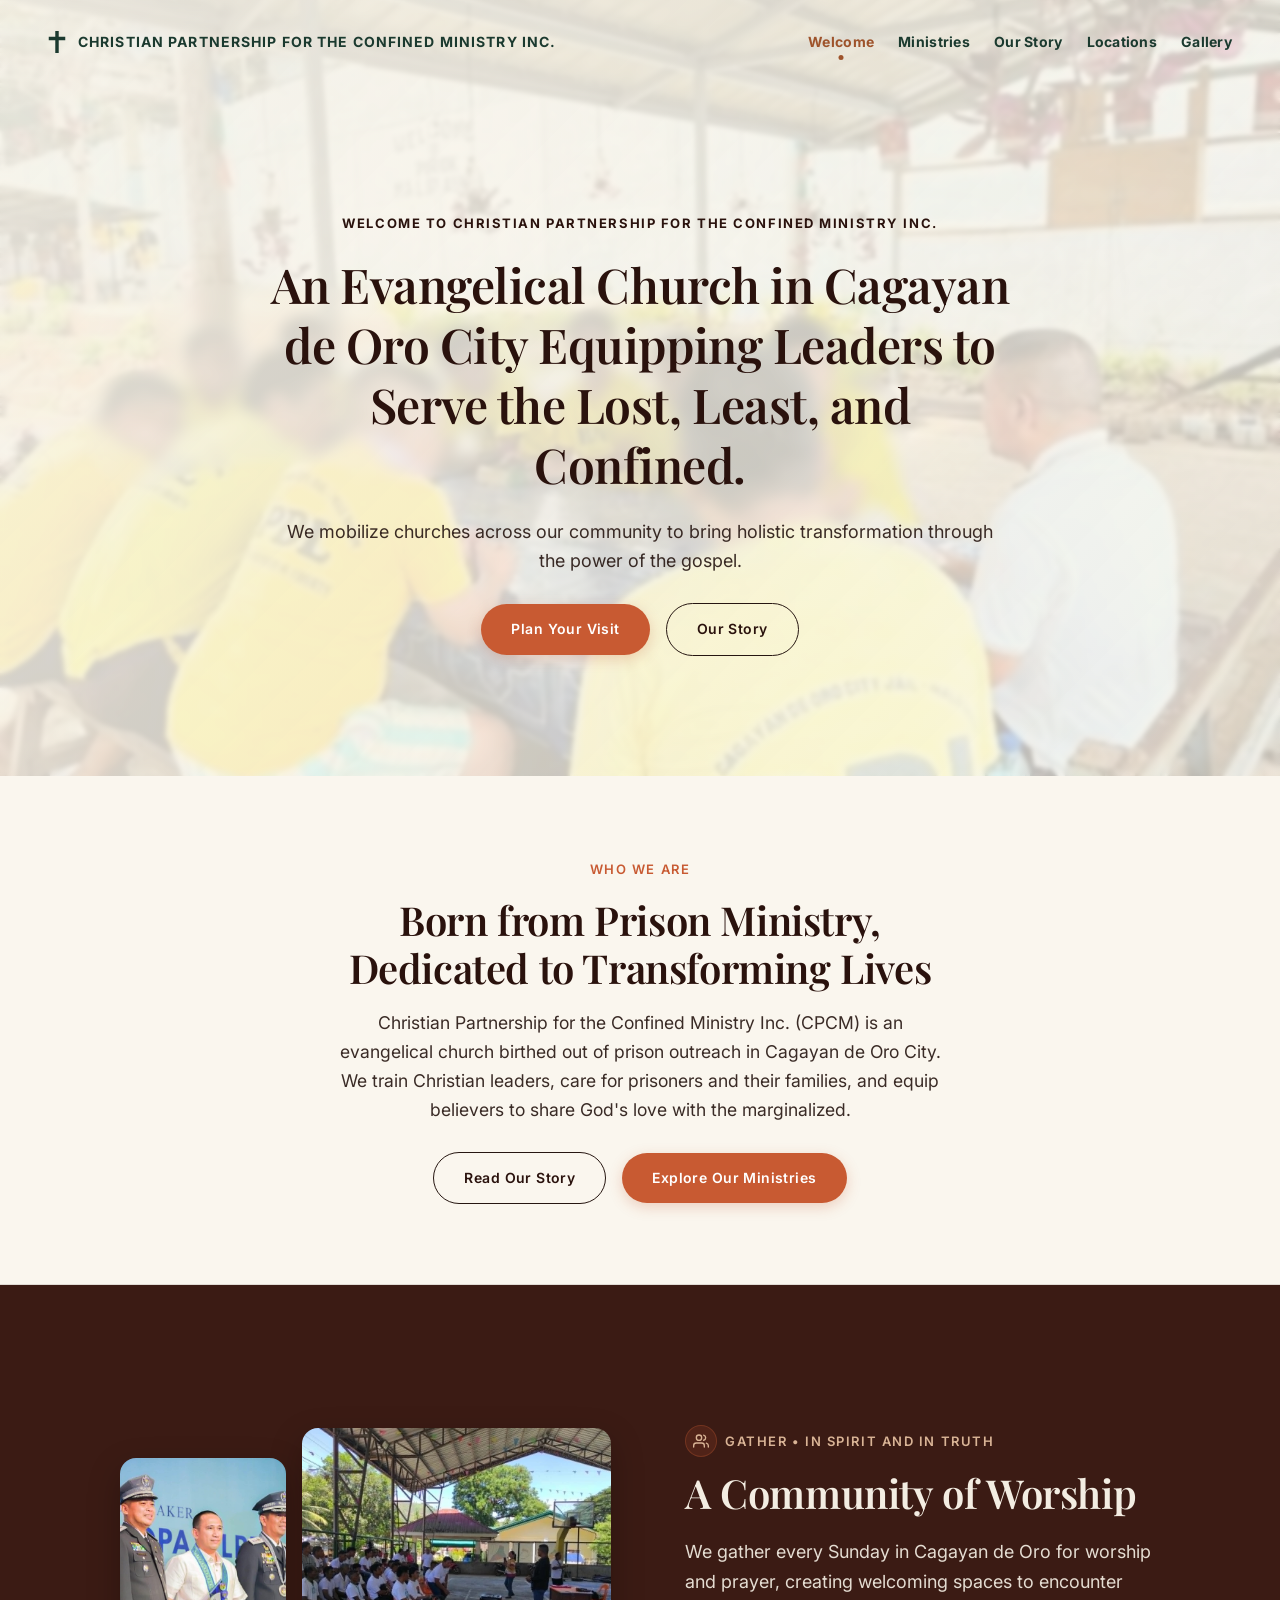
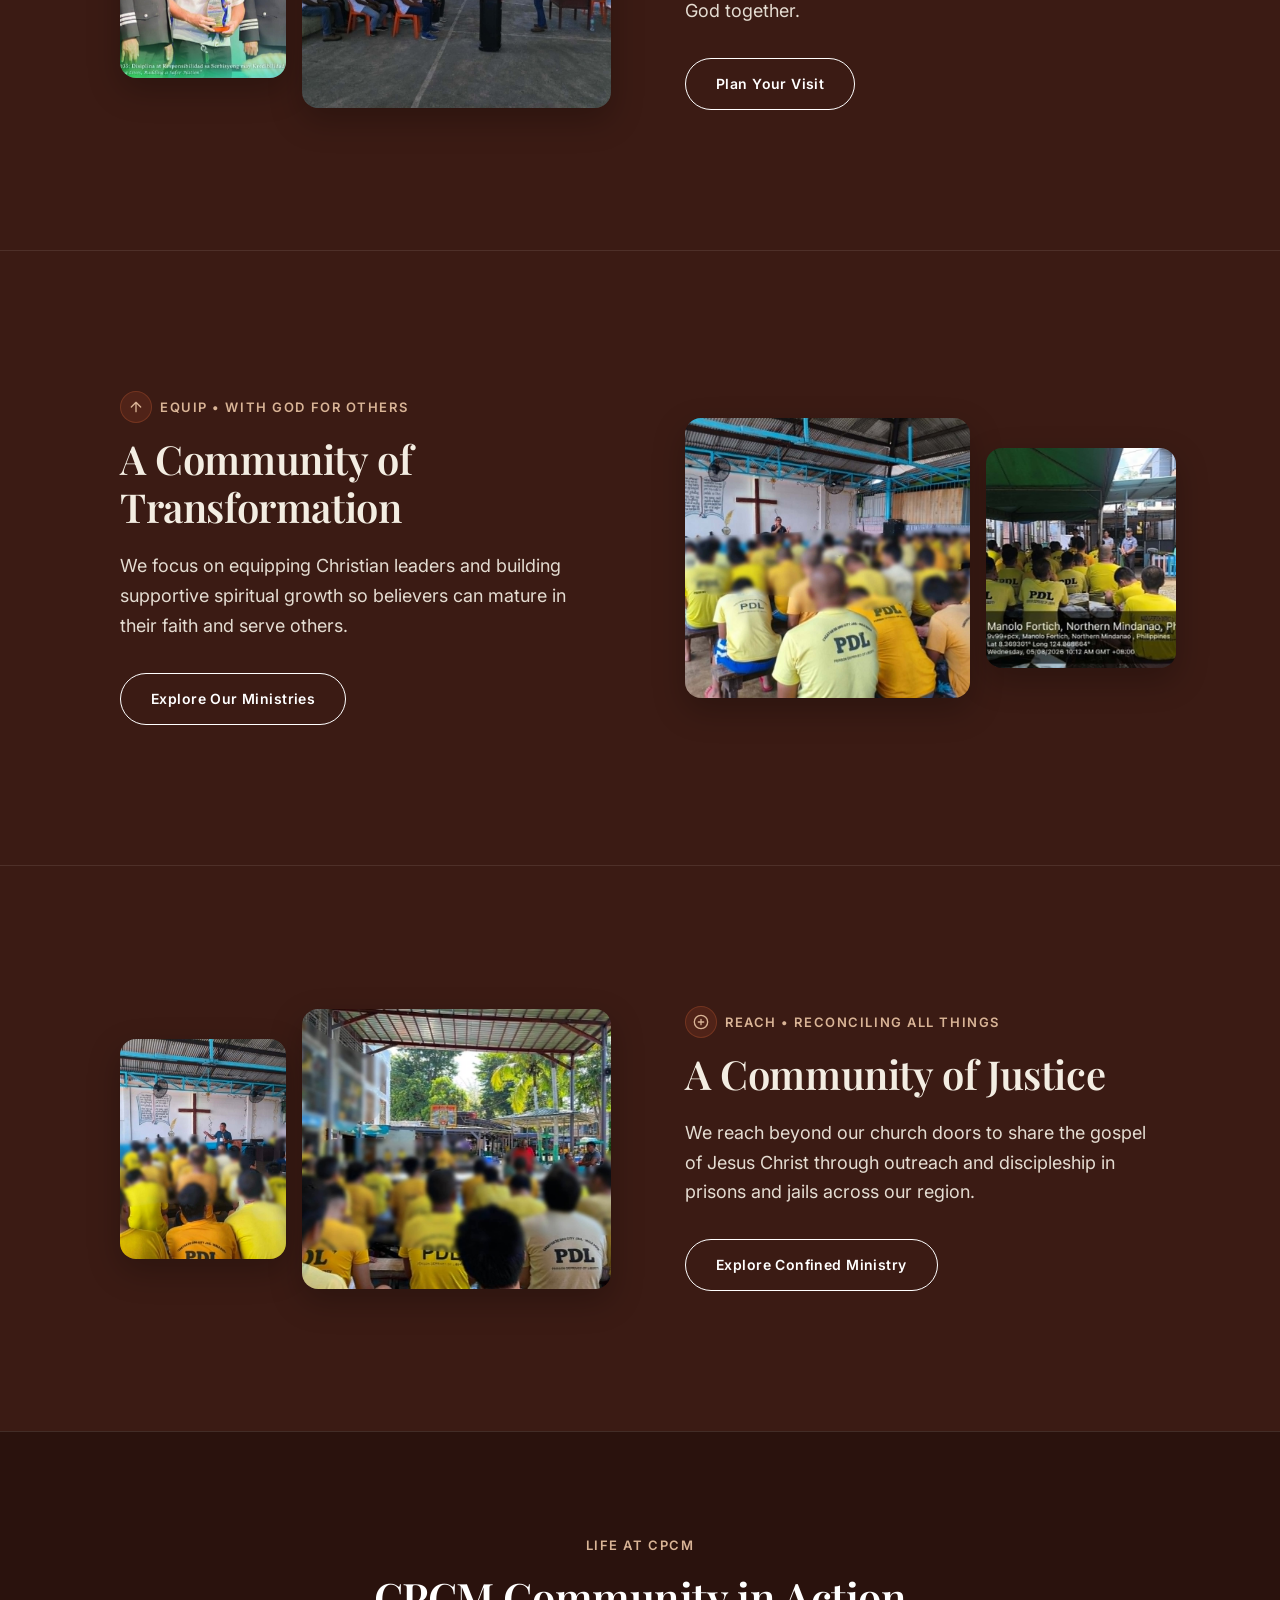
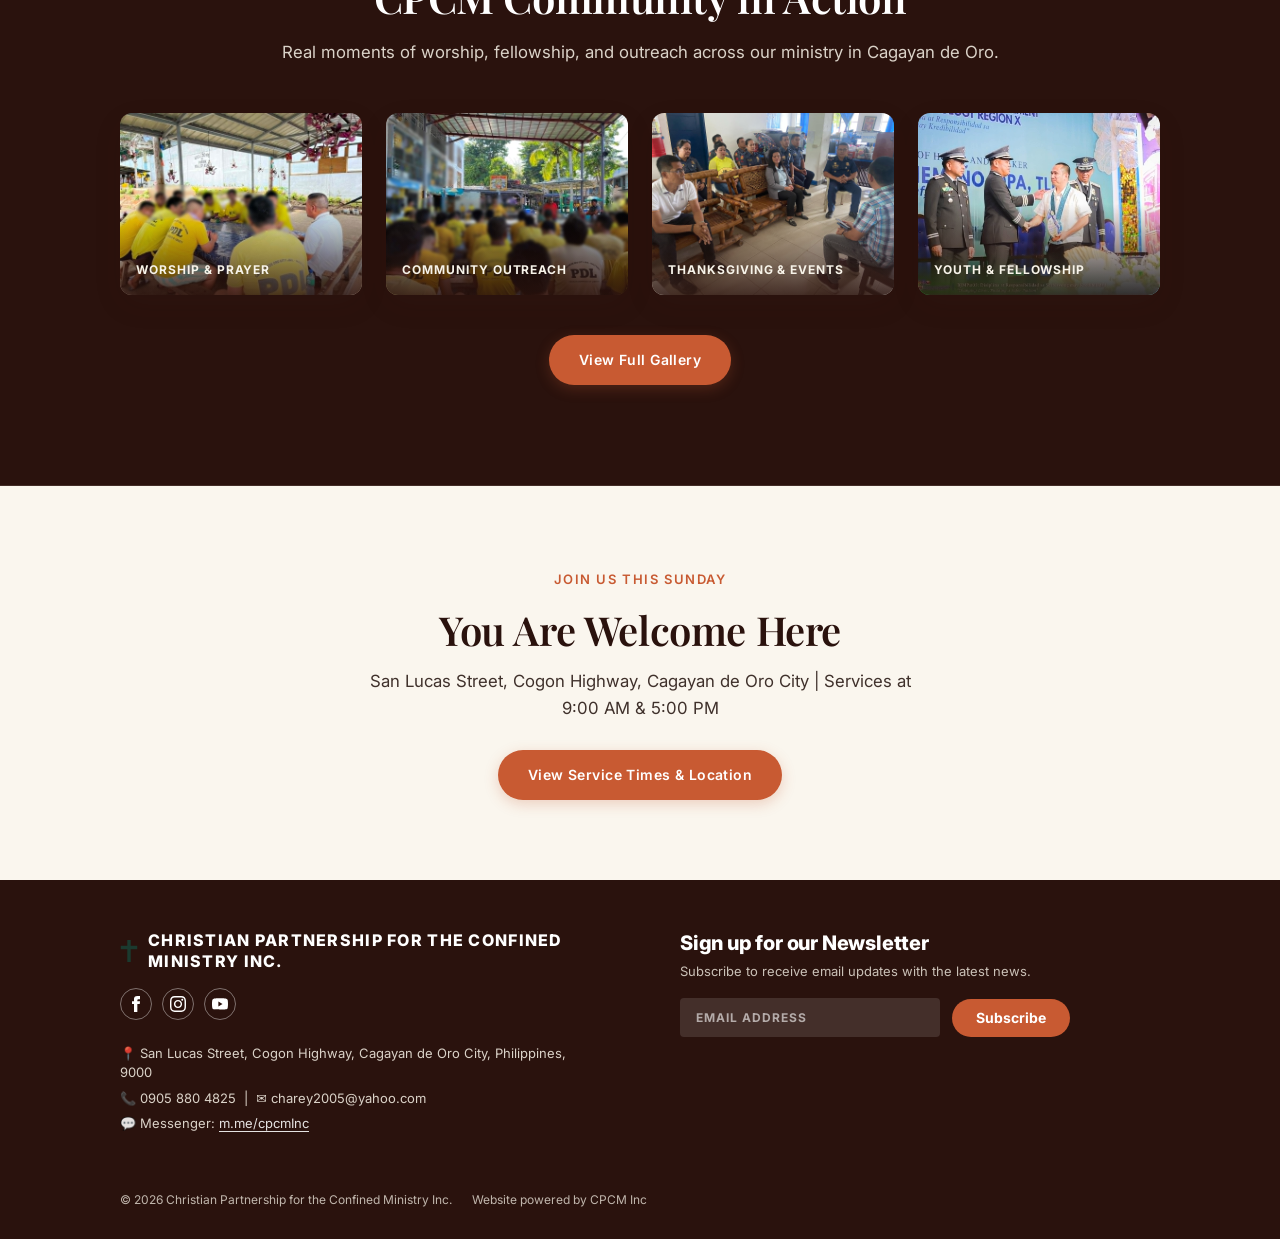
==== commit 1556f158: "fixed transparency and menu button in mobile" ====
--- a/index.html
+++ b/index.html
@@ -459,6 +459,10 @@
       background-color: var(--color-white);
     }
 
+    .mobile-menu-toggle.open span {
+      background-color: var(--color-white) !important;
+    }
+
     .mobile-menu-toggle.open span:nth-child(1) {
       transform: translateY(9px) rotate(45deg);
     }
@@ -479,13 +483,40 @@
       max-width: 380px;
       height: 100vh;
       background-color: var(--color-forest);
-      z-index: 1001;
-      padding: 120px 40px 60px;
+      z-index: 1010;
+      padding: 24px 28px 40px;
       display: flex;
       flex-direction: column;
-      justify-content: space-between;
+      justify-content: flex-start;
       transition: right 0.4s cubic-bezier(0.16, 1, 0.3, 1);
       box-shadow: -10px 0 30px rgba(0, 0, 0, 0.3);
+    }
+
+    .drawer-header {
+      display: flex;
+      justify-content: flex-end;
+      align-items: center;
+      margin-bottom: 32px;
+      width: 100%;
+    }
+
+    .drawer-close-btn {
+      background: transparent;
+      border: none;
+      color: var(--color-white);
+      cursor: pointer;
+      padding: 8px;
+      display: flex;
+      align-items: center;
+      justify-content: center;
+      border-radius: 50%;
+      transition: background-color 0.2s ease, transform 0.2s ease;
+    }
+
+    .drawer-close-btn:hover,
+    .drawer-close-btn:focus-visible {
+      background-color: rgba(255, 255, 255, 0.15);
+      transform: scale(1.08);
     }
 
     .mobile-drawer.open {
@@ -519,7 +550,7 @@
       height: 100vh;
       background-color: rgba(0, 0, 0, 0.5);
       backdrop-filter: blur(4px);
-      z-index: 1000;
+      z-index: 1009;
       opacity: 0;
       pointer-events: none;
       transition: opacity 0.3s ease;
@@ -1141,7 +1172,7 @@
       </nav>
 
       <!-- Mobile Hamburger Button -->
-      <button class="mobile-menu-toggle" id="mobile-menu-btn" aria-label="Toggle Navigation Menu" aria-expanded="false">
+      <button class="mobile-menu-toggle" id="mobile-menu-btn" aria-label="Open navigation menu" aria-expanded="false">
         <span></span>
         <span></span>
         <span></span>
@@ -1152,6 +1183,14 @@
   <!-- Mobile Drawer -->
   <div class="drawer-backdrop" id="drawer-backdrop"></div>
   <aside class="mobile-drawer" id="mobile-drawer" aria-label="Mobile Navigation">
+    <div class="drawer-header">
+      <button class="drawer-close-btn" id="drawer-close-btn" aria-label="Close navigation menu">
+        <svg width="24" height="24" viewBox="0 0 24 24" fill="none" stroke="currentColor" stroke-width="2.2" stroke-linecap="round" stroke-linejoin="round">
+          <line x1="18" y1="6" x2="6" y2="18"></line>
+          <line x1="6" y1="6" x2="18" y2="18"></line>
+        </svg>
+      </button>
+    </div>
     <ul class="mobile-nav-list">
       <li><a href="index.html" class="mobile-nav-link active" aria-current="page">Welcome</a></li>
       <li><a href="ministries.html" class="mobile-nav-link">Ministries</a></li>
@@ -1159,9 +1198,6 @@
       <li><a href="locations.html" class="mobile-nav-link">Locations</a></li>
       <li><a href="gallery.html" class="mobile-nav-link">Gallery</a></li>
     </ul>
-    <div style="margin-top: auto;">
-      <a href="locations.html" class="btn btn-teal-pill" style="width: 100%;">Plan Your Visit</a>
-    </div>
   </aside>
 
 
@@ -1180,7 +1216,7 @@
         <p class="hero-description" style="max-width: 720px; margin: 0 auto 28px auto; font-size: 1.125rem; opacity: 0.9; line-height: 1.6;">We mobilize churches across our community to bring holistic transformation through the power of the gospel.</p>
         <div class="btn-group" style="justify-content: center;">
           <a href="locations.html" class="btn btn-teal-pill">Plan Your Visit</a>
-          <a href="our-story.html" class="btn btn-outline-pill">Our Story</a>
+          <a href="our-story.html" class="btn btn-outline-dark">Our Story</a>
         </div>
       </div>
     </div>
@@ -1441,6 +1477,7 @@
 
       // 2. Mobile Drawer Navigation Toggle
       const mobileBtn = document.getElementById('mobile-menu-btn');
+      const drawerCloseBtn = document.getElementById('drawer-close-btn');
       const mobileDrawer = document.getElementById('mobile-drawer');
       const drawerBackdrop = document.getElementById('drawer-backdrop');
       const mobileNavLinks = document.querySelectorAll('.mobile-nav-link');
@@ -1449,13 +1486,17 @@
         const isOpen = open !== undefined ? open : !mobileDrawer.classList.contains('open');
         mobileDrawer.classList.toggle('open', isOpen);
         drawerBackdrop.classList.toggle('open', isOpen);
-        mobileBtn.classList.toggle('open', isOpen);
-        mobileBtn.setAttribute('aria-expanded', isOpen);
+        if (mobileBtn) {
+          mobileBtn.classList.toggle('open', isOpen);
+          mobileBtn.setAttribute('aria-expanded', isOpen ? 'true' : 'false');
+          mobileBtn.setAttribute('aria-label', isOpen ? 'Close navigation menu' : 'Open navigation menu');
+        }
         document.body.style.overflow = isOpen ? 'hidden' : '';
       }
 
-      mobileBtn.addEventListener('click', () => toggleDrawer());
-      drawerBackdrop.addEventListener('click', () => toggleDrawer(false));
+      if (mobileBtn) mobileBtn.addEventListener('click', () => toggleDrawer());
+      if (drawerCloseBtn) drawerCloseBtn.addEventListener('click', () => toggleDrawer(false));
+      if (drawerBackdrop) drawerBackdrop.addEventListener('click', () => toggleDrawer(false));
 
       mobileNavLinks.forEach(link => {
         link.addEventListener('click', () => toggleDrawer(false));
